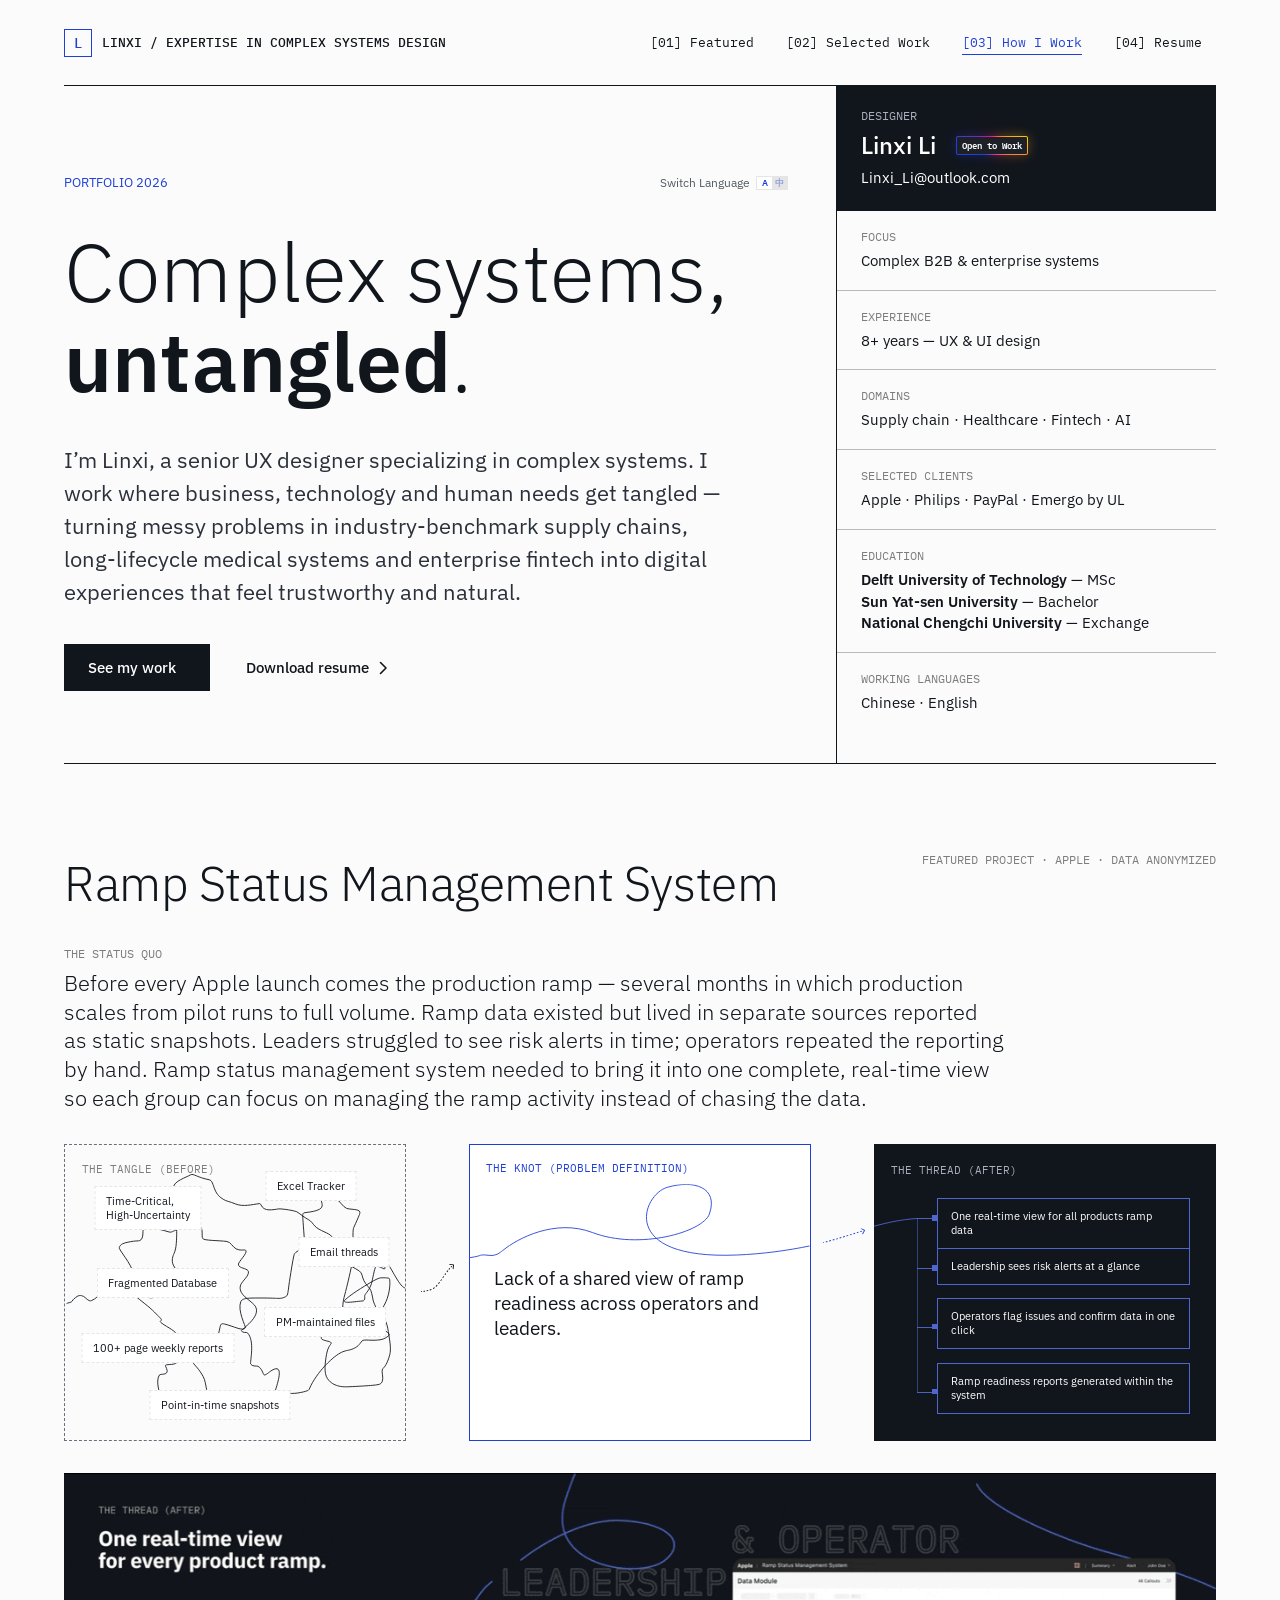
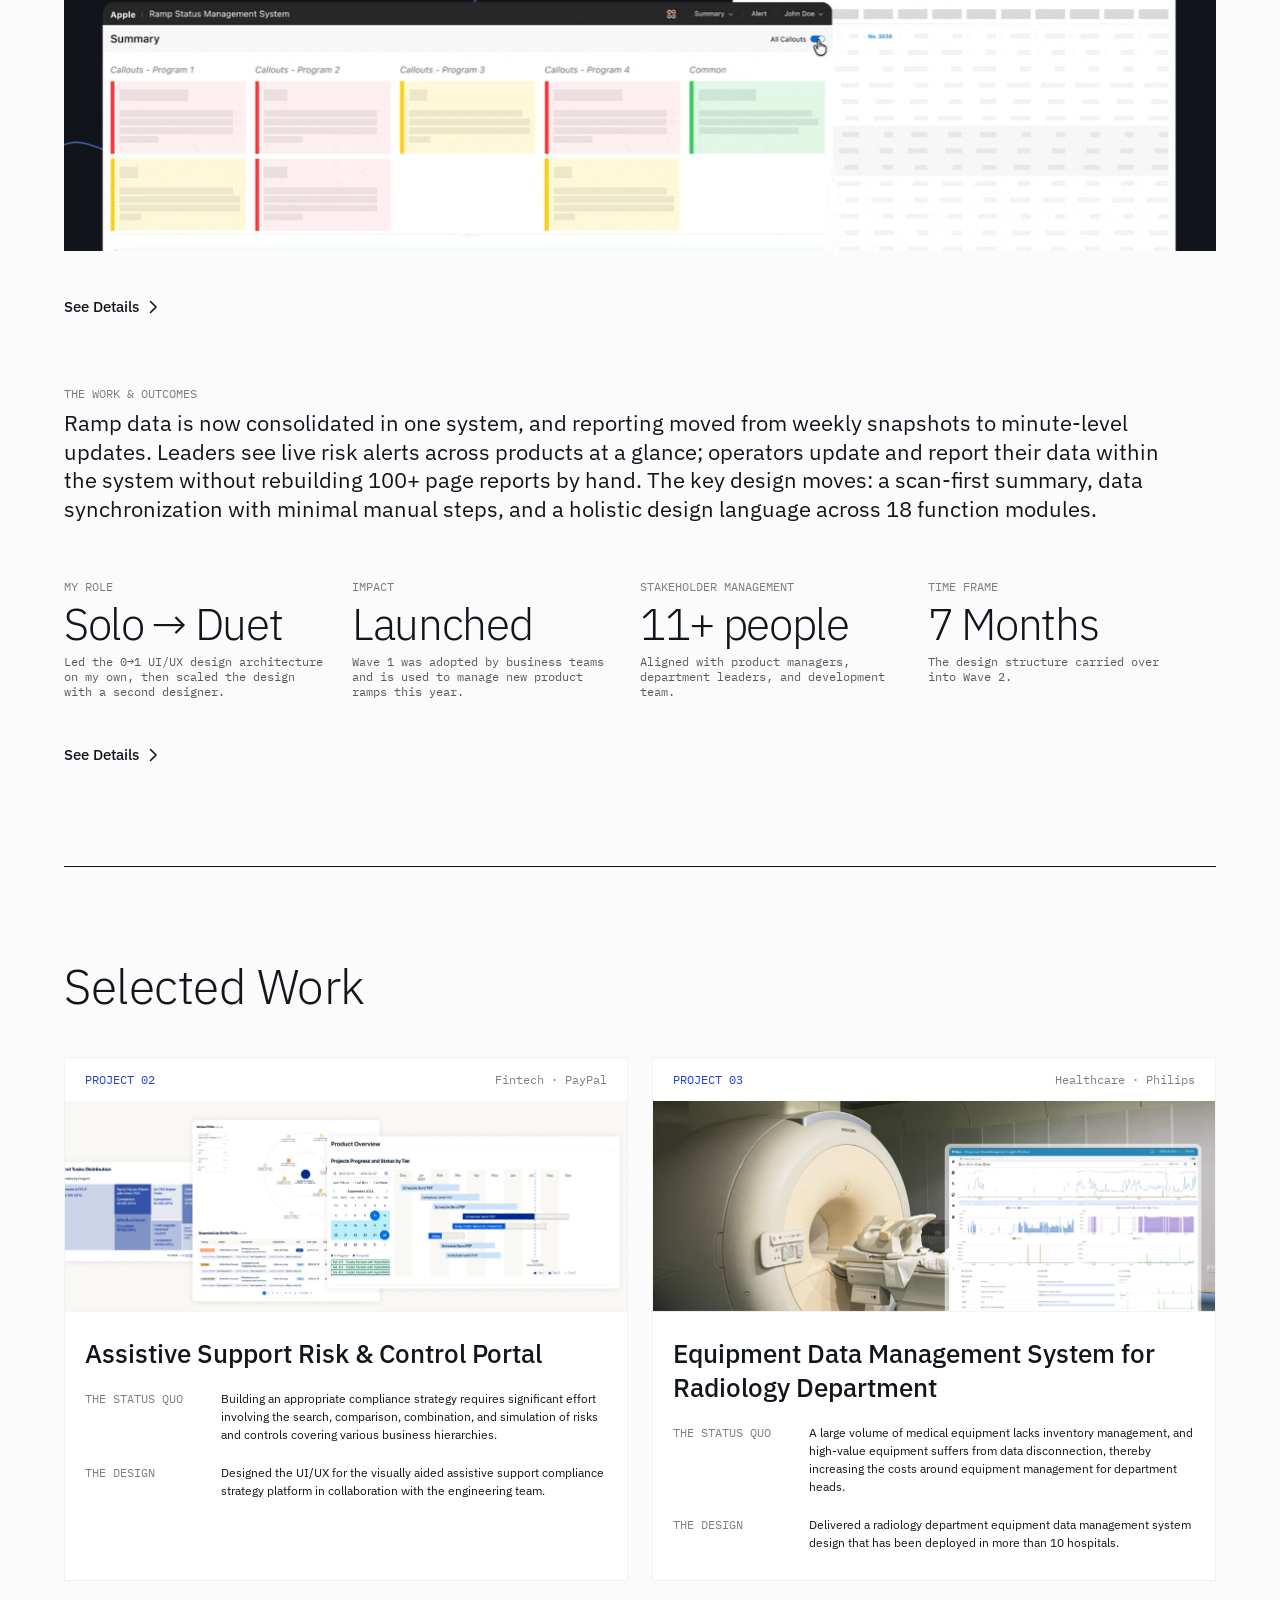
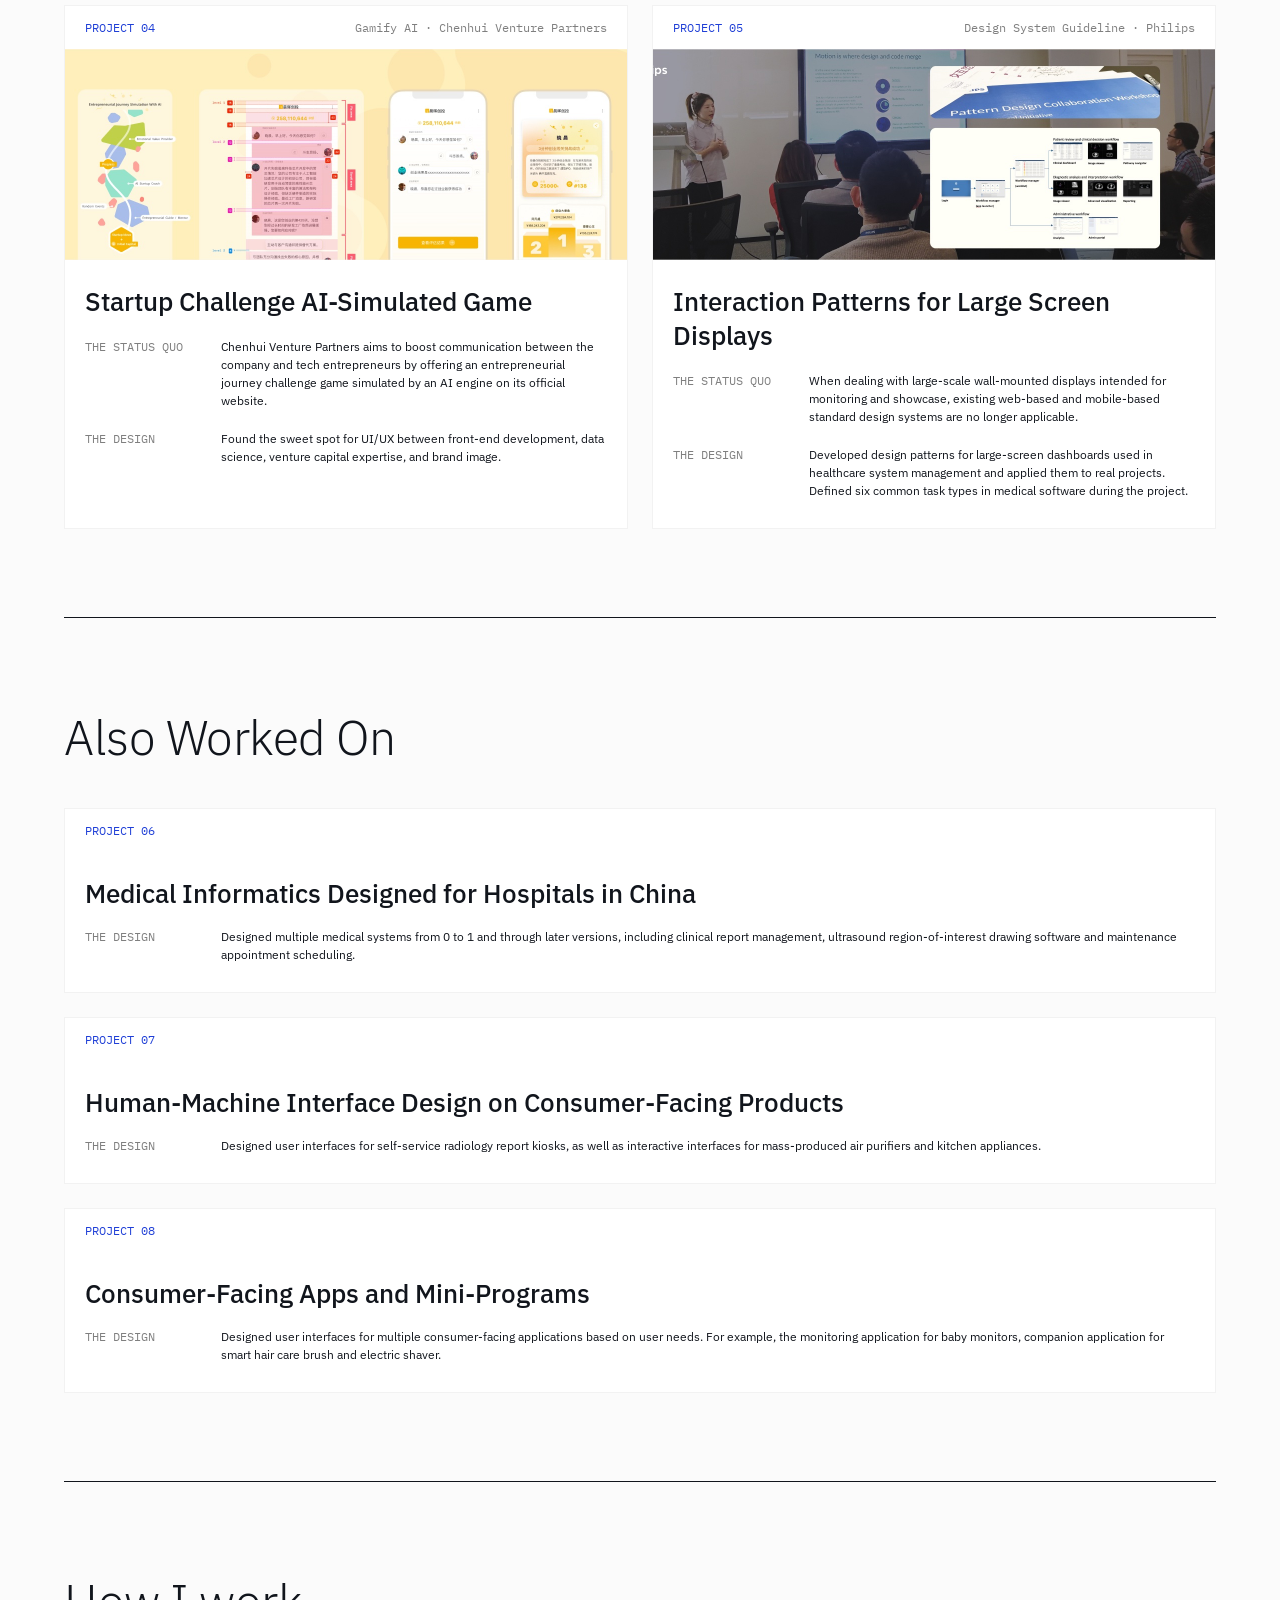
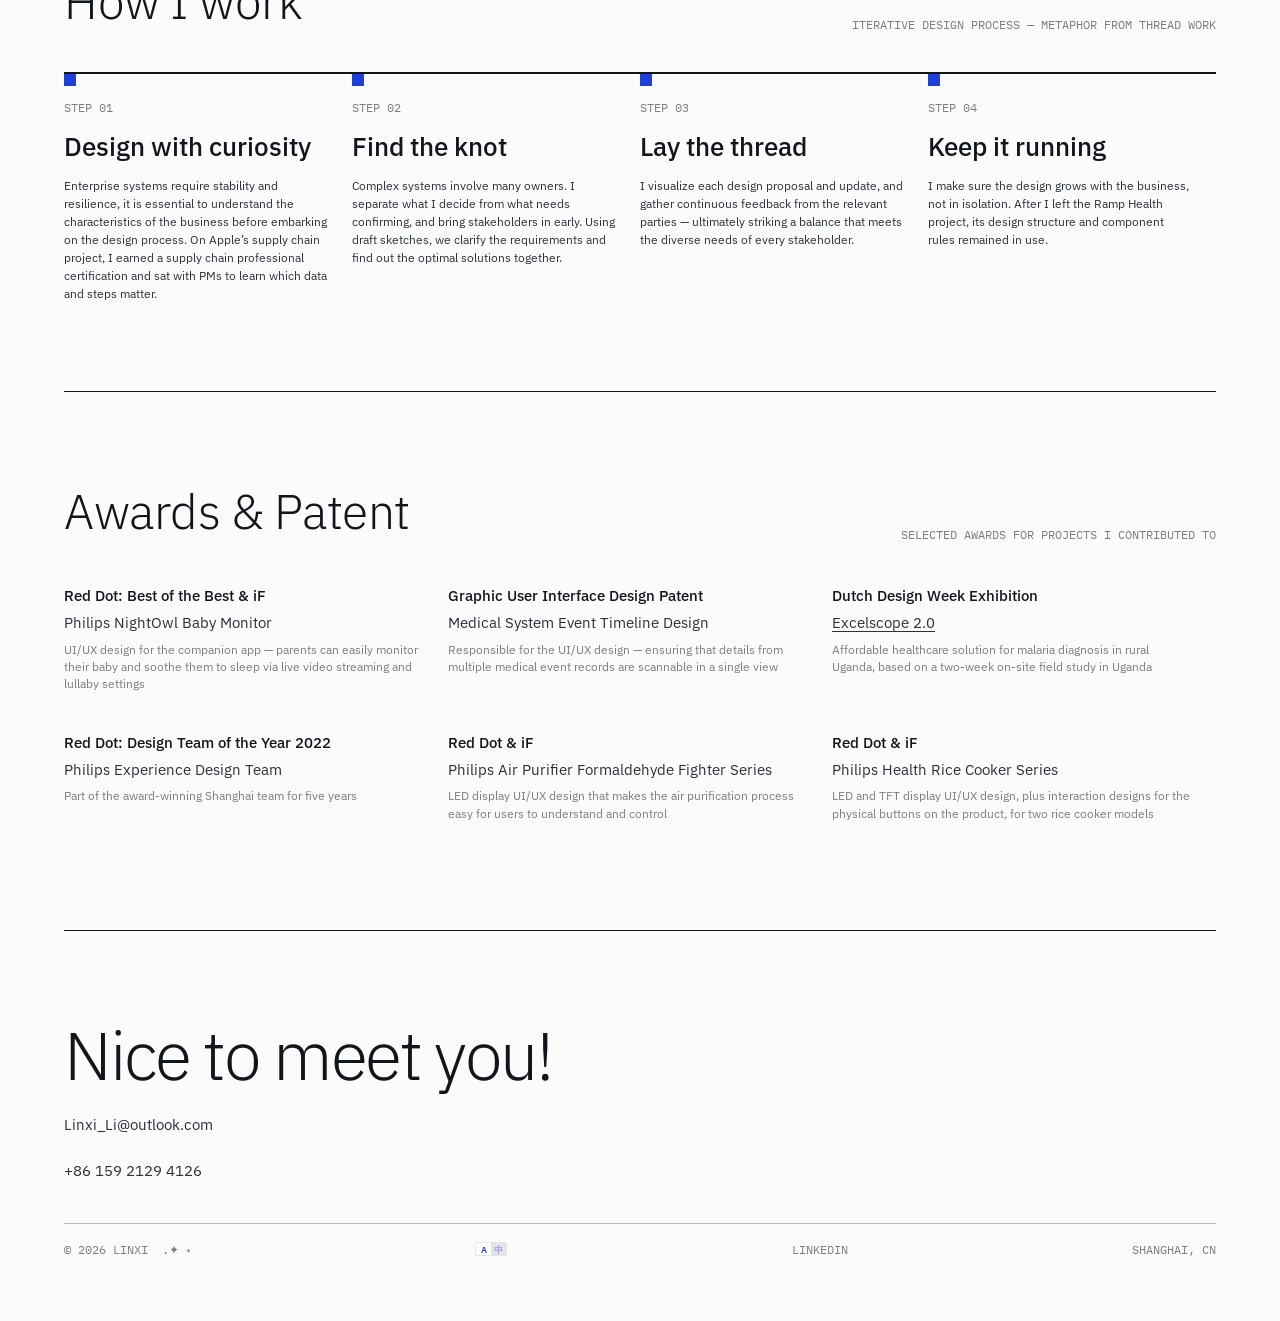
==== index.html @ 212a77ed "fix(ui): refresh cached shared stylesheet Version the shared stylesheet URL on both language homepag" ====
<!doctype html>
<html lang="en">
<head>
  <meta charset="utf-8">
  <meta name="viewport" content="width=device-width, initial-scale=1">
  <title>Linxi Li — Senior UX Designer, Complex Systems</title>
  <meta name="description" content="Linxi Li is a senior UX designer specializing in complex systems — supply chain, healthcare & MedTech, fintech and AI.">
  <meta property="og:title" content="Linxi Li — Complex systems, untangled.">
  <meta property="og:description" content="Senior UX designer specializing in complex B2B & enterprise systems.">
  <meta property="og:type" content="website">
  <meta property="og:locale" content="en_US">
  <meta property="og:locale:alternate" content="zh_CN">
  <meta property="og:url" content="https://hellolinxi.com/">
  <meta property="og:site_name" content="Linxi Li">
  <meta property="og:image" content="https://hellolinxi.com/assets/img/og-card.png">
  <meta property="og:image:width" content="1200">
  <meta property="og:image:height" content="630">
  <meta property="og:image:alt" content="Linxi Li, Senior UX Designer — Complex systems, untangled.">
  <meta name="twitter:card" content="summary_large_image">
  <link rel="canonical" href="https://hellolinxi.com/">
  <script type="application/ld+json">
  {
    "@context": "https://schema.org",
    "@type": "Person",
    "name": "Linxi Li",
    "alternateName": "李林溪",
    "jobTitle": "Senior UX Designer",
    "description": "Senior UX designer specializing in complex systems — supply chain, healthcare & MedTech, fintech and AI.",
    "url": "https://hellolinxi.com/",
    "image": "https://hellolinxi.com/assets/img/og-card.png",
    "email": "mailto:Linxi_Li@outlook.com",
    "address": { "@type": "PostalAddress", "addressLocality": "Shanghai", "addressCountry": "CN" },
    "alumniOf": [
      { "@type": "CollegeOrUniversity", "name": "Delft University of Technology" },
      { "@type": "CollegeOrUniversity", "name": "Sun Yat-sen University" }
    ],
    "knowsLanguage": ["en", "zh"],
    "sameAs": ["https://www.linkedin.com/in/lilinxi/"]
  }
  </script>
  <link rel="alternate" hreflang="en" href="https://hellolinxi.com/">
  <link rel="alternate" hreflang="zh-CN" href="https://hellolinxi.com/zh/">
  <link rel="alternate" hreflang="x-default" href="https://hellolinxi.com/">
  <link rel="icon" href="assets/img/favicon.svg" type="image/svg+xml">
  <link rel="preconnect" href="https://fonts.googleapis.com">
  <link rel="preconnect" href="https://fonts.gstatic.com" crossorigin>
  <link href="https://fonts.googleapis.com/css2?family=IBM+Plex+Mono:wght@400;500;600&family=IBM+Plex+Sans:wght@300;400;500;600&display=swap" rel="stylesheet">
  <link rel="stylesheet" href="assets/css/style.css?v=2b9e898">
  <script>
    document.documentElement.classList.add('js');
    // First visit: open the language the browser asks for. A choice made with the A/中 toggle wins; crawlers stay put.
    (function () {
      try {
        if (localStorage.getItem('lang') || /bot|crawl|spider|slurp|lighthouse/i.test(navigator.userAgent)) return;
        var want = ((navigator.languages && navigator.languages[0]) || navigator.language || '').toLowerCase();
        if (want.indexOf('zh') === 0) location.replace('zh/' + location.search + location.hash);
      } catch (e) {}
    })();
  </script>
</head>
<body>

  <header class="site-header" id="top">
    <div class="page">
      <div class="site-header__inner">
        <a class="logo" href="./" aria-label="Linxi — home">
          <span class="logo__mark">L</span>
          <span class="logo__text">Linxi / expertise in complex systems design</span>
        </a>
        <nav class="nav" aria-label="Main">
          <a class="nav__link" href="#featured">[01] Featured</a>
          <a class="nav__link" href="#work">[02] Selected Work</a>
          <a class="nav__link" href="#approach">[03] How I Work</a>
          <a class="nav__link" href="assets/resume/LinxiLi_Resume.pdf" download="LinxiLi_Resume.pdf">[04] Resume</a>
        </nav>
      </div>
    </div>
  </header>

  <main class="page">

    <!-- Hero -->
    <section class="hero" aria-label="Introduction">
      <div class="hero__intro">
        <div class="hero__top" data-reveal>
          <p class="hero__eyebrow">PORTFOLIO 2026</p>
          <a class="lang-switch" href="zh/" hreflang="zh-CN" data-lang-switch>
            <span class="lang-switch__label">Switch Language</span>
            <span class="lang-toggle" aria-hidden="true"><span class="is-on">A</span><span lang="zh-CN">中</span></span>
            <span class="visually-hidden" lang="zh-CN">（切换到中文）</span>
          </a>
        </div>
        <h1 class="hero__title" data-reveal style="--delay:.08s">Complex systems, <strong>untangled</strong>.</h1>
        <p class="hero__lede" data-reveal style="--delay:.16s">I’m Linxi, a senior UX designer specializing in complex systems. I work where business, technology and human needs get tangled — turning messy problems in industry-benchmark supply chains, long-lifecycle medical systems and enterprise fintech into digital experiences that feel trustworthy and natural.</p>
        <div class="hero__actions" data-reveal style="--delay:.24s">
          <a class="btn" href="#featured">See my work <span class="btn__arrow" aria-hidden="true">→</span></a>
          <a class="text-link" href="assets/resume/LinxiLi_Resume.pdf" download="LinxiLi_Resume.pdf">Download resume
            <svg viewBox="0 0 9 14" fill="none" aria-hidden="true"><path d="M1.5 1.5 7 7l-5.5 5.5" stroke="currentColor" stroke-width="1.6" stroke-linecap="round" stroke-linejoin="round"/></svg>
          </a>
        </div>
      </div>

      <aside class="profile" data-reveal style="--delay:.2s">
        <div class="profile__head">
          <p class="label">Designer</p>
          <div class="profile__name-row">
            <p class="profile__name">Linxi Li</p>
            <span class="status-badge">Open to Work</span>
          </div>
          <span class="profile__email">Linxi_Li@outlook.com</span>
        </div>
        <div class="profile__row">
          <p class="label">Focus</p>
          <p class="profile__value">Complex B2B &amp; enterprise systems</p>
        </div>
        <div class="profile__row">
          <p class="label">Experience</p>
          <p class="profile__value">8+ years — UX &amp; UI design</p>
        </div>
        <div class="profile__row">
          <p class="label">Domains</p>
          <p class="profile__value">Supply chain · Healthcare · Fintech · AI</p>
        </div>
        <div class="profile__row">
          <p class="label">Selected clients</p>
          <p class="profile__value">Apple · Philips · PayPal · Emergo by UL</p>
        </div>
        <div class="profile__row">
          <p class="label">Education</p>
          <p class="profile__value"><strong>Delft University of Technology</strong> — MSc<br><strong>Sun Yat-sen University</strong> — Bachelor<br><strong>National Chengchi University</strong> — Exchange</p>
        </div>
        <div class="profile__row">
          <p class="label">WORKING LANGUAGES</p>
          <p class="profile__value">Chinese · English</p>
        </div>
      </aside>
    </section>

    <!-- Featured project -->
    <section class="section section--featured section--ruled" id="featured" aria-labelledby="featured-title">
      <div class="section-header section-header--top" data-reveal>
        <h2 class="section-title" id="featured-title">Ramp Status Management System</h2>
        <p class="section-meta">Featured Project · Apple · Data Anonymized</p>
      </div>

      <div class="status-quo" data-reveal>
        <p class="label">The status quo</p>
        <p class="status-quo__text">Before every Apple launch comes the production ramp — several months in which production scales from pilot runs to full volume. Ramp data existed but lived in separate sources reported as static snapshots. Leaders struggled to see risk alerts in time; operators repeated the reporting by hand. Ramp status management system needed to bring it into one complete, real-time view so each group can focus on managing the ramp activity instead of chasing the data.</p>
      </div>

      <!-- Fig. 1 — tangle to thread -->
      <div class="flow" role="img" aria-label="Diagram: the tangle of scattered sources, the knot of the core problem, and the thread of the designed solution">
        <div class="flow__box tangle">
          <img class="tangle__lines wipe" src="assets/img/tangle-lines.svg" width="386" height="272.595" alt="" style="--delay:.1s">
          <p class="flow__label">The tangle (Before)</p>
          <div class="chip pop" style="left:calc(50% - 99px);top:46px;--delay:.35s">Time-Critical,<br>High-Uncertainty</div>
          <div class="chip pop" style="left:calc(50% + 86px);top:29px;--delay:.45s">Excel Tracker</div>
          <div class="chip pop" style="left:calc(50% + 123.5px);top:104px;--delay:.55s">Email threads</div>
          <div class="chip pop" style="left:calc(50% - 82.5px);top:140px;--delay:.65s">Fragmented Database</div>
          <div class="chip pop" style="left:calc(50% + 102.5px);top:184px;--delay:.75s">PM-maintained files</div>
          <div class="chip pop" style="left:calc(50% - 88px);top:214px;--delay:.85s">100+ page weekly reports</div>
          <div class="chip pop" style="left:calc(50% - 17px);top:279px;--delay:.95s">Point-in-time snapshots</div>
        </div>

        <div class="flow__arrow flow__arrow--1" aria-hidden="true">
          <img class="wipe" src="assets/img/arrow-1.svg" width="38.0937" height="32.6339" alt="" style="--delay:1.1s">
        </div>

        <div class="flow__box knot">
          <p class="flow__label">The knot (Problem Definition)</p>
          <img class="knot__line wipe" src="assets/img/knot-line.svg" width="387" height="84.4166" alt="" style="--delay:1.25s">
          <p class="knot__text pop" style="--delay:1.7s">Lack of a shared view of ramp readiness across operators and leaders.</p>
        </div>

        <div class="flow__arrow flow__arrow--2" aria-hidden="true">
          <img class="wipe" src="assets/img/arrow-2.svg" width="48.2404" height="17.0959" alt="" style="--delay:1.9s">
        </div>

        <div class="flow__box thread">
          <p class="flow__label">The thread (After)</p>
          <img class="thread__in wipe" src="assets/img/thread-in.svg" width="60.5001" height="12.3673" alt="" style="--delay:2.05s">
          <img class="thread__spine wipe wipe--down" src="assets/img/thread-vline.svg" width="1" height="198.5" alt="" style="--delay:2.25s">
          <img class="thread__tick pop" src="assets/img/thread-hline.svg" width="21" height="1" alt="" style="top:84px;--delay:2.35s">
          <img class="thread__tick pop" src="assets/img/thread-hline.svg" width="21" height="1" alt="" style="top:141px;--delay:2.5s">
          <img class="thread__tick pop" src="assets/img/thread-hline.svg" width="21" height="1" alt="" style="top:208px;--delay:2.65s">
          <img class="thread__tick pop" src="assets/img/thread-hline.svg" width="21" height="1" alt="" style="top:282px;--delay:2.8s">
          <span class="thread__node pop" style="top:81px;--delay:2.35s"></span>
          <span class="thread__node pop" style="top:138px;--delay:2.5s"></span>
          <span class="thread__node pop" style="top:205px;--delay:2.65s"></span>
          <span class="thread__node pop" style="top:279px;--delay:2.8s"></span>
          <p class="thread__item pop" style="top:61px;--delay:2.4s">One real-time view for all products ramp data</p>
          <p class="thread__item pop" style="top:118px;--delay:2.55s">Leadership sees risk alerts at a glance</p>
          <p class="thread__item pop" style="top:175px;--delay:2.7s">Operators flag issues and confirm data in one click</p>
          <p class="thread__item pop" style="top:249px;--delay:2.85s">Ramp readiness reports generated within the system</p>
        </div>
      </div>

      <a class="feature-image" href="ramp-health/" aria-label="Ramp Status Management System — view the case study" data-reveal>
        <picture>
          <source srcset="assets/img/ramp-health-banner.png" media="(prefers-reduced-motion: reduce)">
          <img src="assets/img/ramp-health-banner.gif" alt="Ramp Status Management System — the Summary view and a data module, connecting leadership and operators" width="1310" height="430">
        </picture>
      </a>

      <div data-reveal>
        <a class="text-link" href="ramp-health/">See Details
          <svg viewBox="0 0 9 14" fill="none" aria-hidden="true"><path d="M1.5 1.5 7 7l-5.5 5.5" stroke="currentColor" stroke-width="1.6" stroke-linecap="round" stroke-linejoin="round"/></svg>
        </a>
      </div>

      <div class="outcomes" data-reveal>
        <p class="label">The work &amp; outcomes</p>
        <p class="outcomes__text">Ramp data is now consolidated in one system, and reporting moved from weekly snapshots to minute-level updates. Leaders see live risk alerts across products at a glance; operators update and report their data within the system without rebuilding 100+ page reports by hand. The key design moves: a scan-first summary, data synchronization with minimal manual steps, and a holistic design language across 18 function modules.</p>
      </div>

      <div class="stats">
        <div class="stat" data-reveal>
          <p class="label">My Role</p>
          <p class="stat__value">Solo → Duet</p>
          <p class="stat__note">Led the 0→1 UI/UX design architecture on my own, then scaled the design with a second designer.</p>
        </div>
        <div class="stat" data-reveal style="--delay:.08s">
          <p class="label">Impact</p>
          <p class="stat__value">Launched</p>
          <p class="stat__note">Wave 1 was adopted by business teams and is used to manage new product ramps this year.</p>
        </div>
        <div class="stat" data-reveal style="--delay:.16s">
          <p class="label">Stakeholder Management</p>
          <p class="stat__value"><span data-count="11">11</span>+ people</p>
          <p class="stat__note">Aligned with product managers, department leaders, and development team.</p>
        </div>
        <div class="stat" data-reveal style="--delay:.24s">
          <p class="label">Time Frame</p>
          <p class="stat__value"><span data-count="7">7</span> Months</p>
          <p class="stat__note">The design structure carried over into Wave 2.</p>
        </div>
      </div>

      <div data-reveal>
        <a class="text-link" href="ramp-health/">See Details
          <svg viewBox="0 0 9 14" fill="none" aria-hidden="true"><path d="M1.5 1.5 7 7l-5.5 5.5" stroke="currentColor" stroke-width="1.6" stroke-linecap="round" stroke-linejoin="round"/></svg>
        </a>
      </div>
    </section>

    <!-- Selected work -->
    <section class="section section--ruled" id="work" aria-labelledby="work-title">
      <div class="section-header" data-reveal>
        <h2 class="section-title" id="work-title">Selected Work</h2>
      </div>

      <div class="cards">
        <a class="card" role="button" tabindex="0" data-soon data-reveal>
          <div class="card__bar">
            <span class="card__num">PROJECT 02 <svg viewBox="0 0 12 12" fill="none" aria-hidden="true"><path d="M2 10 10 2M4 2h6v6" stroke="currentColor" stroke-width="1.4"/></svg></span>
            <span class="card__client">Fintech · PayPal</span>
          </div>
          <div class="card__media"><img src="assets/img/card-paypal.jpg" alt="" width="1284" height="423" loading="lazy"></div>
          <div class="card__body">
            <h3 class="card__title">Assistive Support Risk &amp; Control Portal</h3>
            <div class="card__details">
              <div class="card__detail">
                <p class="label">The status quo</p>
                <p>Building an appropriate compliance strategy requires significant effort involving the search, comparison, combination, and simulation of risks and controls covering various business hierarchies.</p>
              </div>
              <div class="card__detail">
                <p class="label">The design</p>
                <p>Designed the UI/UX for the visually aided assistive support compliance strategy platform in collaboration with the engineering team.</p>
              </div>
            </div>
          </div>
        </a>

        <a class="card" role="button" tabindex="0" data-soon data-reveal style="--delay:.1s">
          <div class="card__bar">
            <span class="card__num">PROJECT 03 <svg viewBox="0 0 12 12" fill="none" aria-hidden="true"><path d="M2 10 10 2M4 2h6v6" stroke="currentColor" stroke-width="1.4"/></svg></span>
            <span class="card__client">Healthcare · Philips</span>
          </div>
          <div class="card__media"><img src="assets/img/card-philips-radiology.jpg" alt="" width="1284" height="423" loading="lazy"></div>
          <div class="card__body">
            <h3 class="card__title">Equipment Data Management System for Radiology Department</h3>
            <div class="card__details">
              <div class="card__detail">
                <p class="label">The status quo</p>
                <p>A large volume of medical equipment lacks inventory management, and high-value equipment suffers from data disconnection, thereby increasing the costs around equipment management for department heads.</p>
              </div>
              <div class="card__detail">
                <p class="label">The design</p>
                <p>Delivered a radiology department equipment data management system design that has been deployed in more than 10 hospitals.</p>
              </div>
            </div>
          </div>
        </a>

        <a class="card" role="button" tabindex="0" data-soon data-reveal>
          <div class="card__bar">
            <span class="card__num">PROJECT 04 <svg viewBox="0 0 12 12" fill="none" aria-hidden="true"><path d="M2 10 10 2M4 2h6v6" stroke="currentColor" stroke-width="1.4"/></svg></span>
            <span class="card__client">Gamify AI · Chenhui Venture Partners</span>
          </div>
          <div class="card__media"><img src="assets/img/card-ai-game.jpg" alt="" width="1284" height="423" loading="lazy"></div>
          <div class="card__body">
            <h3 class="card__title">Startup Challenge AI-Simulated Game</h3>
            <div class="card__details">
              <div class="card__detail">
                <p class="label">The status quo</p>
                <p>Chenhui Venture Partners aims to boost communication between the company and tech entrepreneurs by offering an entrepreneurial journey challenge game simulated by an AI engine on its official website.</p>
              </div>
              <div class="card__detail">
                <p class="label">The design</p>
                <p>Found the sweet spot for UI/UX between front-end development, data science, venture capital expertise, and brand image.</p>
              </div>
            </div>
          </div>
        </a>

        <a class="card" role="button" tabindex="0" data-soon data-reveal style="--delay:.1s">
          <div class="card__bar">
            <span class="card__num">PROJECT 05 <svg viewBox="0 0 12 12" fill="none" aria-hidden="true"><path d="M2 10 10 2M4 2h6v6" stroke="currentColor" stroke-width="1.4"/></svg></span>
            <span class="card__client">Design System Guideline · Philips</span>
          </div>
          <div class="card__media"><img src="assets/img/card-large-screen.jpg" alt="" width="1284" height="423" loading="lazy"></div>
          <div class="card__body">
            <h3 class="card__title">Interaction Patterns for Large Screen Displays</h3>
            <div class="card__details">
              <div class="card__detail">
                <p class="label">The status quo</p>
                <p>When dealing with large-scale wall-mounted displays intended for monitoring and showcase, existing web-based and mobile-based standard design systems are no longer applicable.</p>
              </div>
              <div class="card__detail">
                <p class="label">The design</p>
                <p>Developed design patterns for large-screen dashboards used in healthcare system management and applied them to real projects. Defined six common task types in medical software during the project.</p>
              </div>
            </div>
          </div>
        </a>
      </div>
    </section>

    <!-- Also worked on -->
    <section class="section section--ruled" aria-labelledby="also-title">
      <div class="section-header" data-reveal>
        <h2 class="section-title" id="also-title">Also Worked On</h2>
      </div>

      <div class="cards cards--stack">
        <a class="card" role="button" tabindex="0" data-soon data-reveal>
          <div class="card__bar">
            <span class="card__num">PROJECT 06 <svg viewBox="0 0 12 12" fill="none" aria-hidden="true"><path d="M2 10 10 2M4 2h6v6" stroke="currentColor" stroke-width="1.4"/></svg></span>
          </div>
          <div class="card__body">
            <h3 class="card__title">Medical Informatics Designed for Hospitals in China</h3>
            <div class="card__details">
              <div class="card__detail">
                <p class="label">The design</p>
                <p>Designed multiple medical systems from 0 to 1 and through later versions, including clinical report management, ultrasound region-of-interest drawing software and maintenance appointment scheduling.</p>
              </div>
            </div>
          </div>
        </a>

        <a class="card" role="button" tabindex="0" data-soon data-reveal>
          <div class="card__bar">
            <span class="card__num">PROJECT 07 <svg viewBox="0 0 12 12" fill="none" aria-hidden="true"><path d="M2 10 10 2M4 2h6v6" stroke="currentColor" stroke-width="1.4"/></svg></span>
          </div>
          <div class="card__body">
            <h3 class="card__title">Human-Machine Interface Design on Consumer-Facing Products</h3>
            <div class="card__details">
              <div class="card__detail">
                <p class="label">The design</p>
                <p>Designed user interfaces for self-service radiology report kiosks, as well as interactive interfaces for mass-produced air purifiers and kitchen appliances.</p>
              </div>
            </div>
          </div>
        </a>

        <a class="card" role="button" tabindex="0" data-soon data-reveal>
          <div class="card__bar">
            <span class="card__num">PROJECT 08 <svg viewBox="0 0 12 12" fill="none" aria-hidden="true"><path d="M2 10 10 2M4 2h6v6" stroke="currentColor" stroke-width="1.4"/></svg></span>
          </div>
          <div class="card__body">
            <h3 class="card__title">Consumer-Facing Apps and Mini-Programs</h3>
            <div class="card__details">
              <div class="card__detail">
                <p class="label">The design</p>
                <p>Designed user interfaces for multiple consumer-facing applications based on user needs. For example, the monitoring application for baby monitors, companion application for smart hair care brush and electric shaver.</p>
              </div>
            </div>
          </div>
        </a>
      </div>
    </section>

    <!-- How I work -->
    <section class="section section--ruled" id="approach" aria-labelledby="approach-title">
      <div class="section-header" data-reveal>
        <h2 class="section-title" id="approach-title">How I work</h2>
        <p class="section-meta">Iterative design process — metaphor from thread work</p>
      </div>

      <div class="steps">
        <div class="step" data-reveal>
          <span class="step__marker"></span>
          <p class="step__num">STEP 01</p>
          <h3 class="step__title">Design with curiosity</h3>
          <p class="step__text">Enterprise systems require stability and resilience, it is essential to understand the characteristics of the business before embarking on the design process. On Apple’s supply chain project, I earned a supply chain professional certification and sat with PMs to learn which data and steps matter.</p>
        </div>
        <div class="step" data-reveal style="--delay:.1s">
          <span class="step__marker"></span>
          <p class="step__num">STEP 02</p>
          <h3 class="step__title">Find the knot</h3>
          <p class="step__text">Complex systems involve many owners. I separate what I decide from what needs confirming, and bring stakeholders in early. Using draft sketches, we clarify the requirements and find out the optimal solutions together.</p>
        </div>
        <div class="step" data-reveal style="--delay:.2s">
          <span class="step__marker"></span>
          <p class="step__num">STEP 03</p>
          <h3 class="step__title">Lay the thread</h3>
          <p class="step__text">I visualize each design proposal and update, and gather continuous feedback from the relevant parties — ultimately striking a balance that meets the diverse needs of every stakeholder.</p>
        </div>
        <div class="step" data-reveal style="--delay:.3s">
          <span class="step__marker"></span>
          <p class="step__num">STEP 04</p>
          <h3 class="step__title">Keep it running</h3>
          <p class="step__text">I make sure the design grows with the business, not in isolation. After I left the Ramp Health project, its design structure and component rules remained in use.</p>
        </div>
      </div>
    </section>

    <!-- Awards & patent -->
    <section class="section section--tight" aria-labelledby="awards-title">
      <div class="section-header" data-reveal>
        <h2 class="section-title" id="awards-title">Awards &amp; Patent</h2>
        <p class="section-meta">Selected awards for projects I contributed to</p>
      </div>

      <div class="awards">
        <div class="award" data-reveal>
          <p class="award__title">Red Dot: Best of the Best &amp; iF</p>
          <p class="award__project">Philips NightOwl Baby Monitor</p>
          <p class="award__role">UI/UX design for the companion app — parents can easily monitor their baby and soothe them to sleep via live video streaming and lullaby settings</p>
        </div>
        <div class="award" data-reveal style="--delay:.08s">
          <p class="award__title">Graphic User Interface Design Patent</p>
          <p class="award__project">Medical System Event Timeline Design</p>
          <p class="award__role">Responsible for the UI/UX design — ensuring that details from multiple medical event records are scannable in a single view</p>
        </div>
        <div class="award" data-reveal style="--delay:.16s">
          <p class="award__title">Dutch Design Week Exhibition</p>
          <p class="award__project"><a href="https://www.tudelft.nl/en/innovatie-impact/project-cases/excelscope" target="_blank" rel="noopener">Excelscope 2.0</a></p>
          <p class="award__role">Affordable healthcare solution for malaria diagnosis in rural Uganda, based on a two-week on-site field study in Uganda</p>
        </div>
        <div class="award" data-reveal>
          <p class="award__title">Red Dot: Design Team of the Year 2022</p>
          <p class="award__project">Philips Experience Design Team</p>
          <p class="award__role">Part of the award-winning Shanghai team for five years</p>
        </div>
        <div class="award" data-reveal style="--delay:.08s">
          <p class="award__title">Red Dot &amp; iF</p>
          <p class="award__project">Philips Air Purifier Formaldehyde Fighter Series</p>
          <p class="award__role">LED display UI/UX design that makes the air purification process easy for users to understand and control</p>
        </div>
        <div class="award" data-reveal style="--delay:.16s">
          <p class="award__title">Red Dot &amp; iF</p>
          <p class="award__project">Philips Health Rice Cooker Series</p>
          <p class="award__role">LED and TFT display UI/UX design, plus interaction designs for the physical buttons on the product, for two rice cooker models</p>
        </div>
      </div>
    </section>

    <!-- Footer -->
    <footer class="footer" id="contact">
      <div class="footer__contact">
        <p class="footer__title" data-reveal>Nice to meet you!</p>
        <span class="footer__link">Linxi_Li@outlook.com</span>
        <a class="footer__link" href="tel:+8615921294126">+86 159 2129 4126</a>
      </div>
      <div class="legal">
        <p>© 2026 LINXI&nbsp;&nbsp;.✦ ˖</p>
        <a class="lang-toggle" href="zh/" hreflang="zh-CN" data-lang-switch aria-label="切换到中文 (Switch to Chinese)" lang="zh-CN"><span class="is-on" lang="en">A</span><span>中</span></a>
        <a href="https://www.linkedin.com/in/lilinxi/" target="_blank" rel="noopener">LINKEDIN</a>
        <p>SHANGHAI, CN</p>
      </div>
    </footer>

  </main>

  <!-- Case studies aren't online yet: their links show this toast instead -->
  <div class="toast" role="status" aria-live="polite">
    <div class="toast__inner">
      <p class="toast__title">Coming soon.</p>
      <p class="toast__text">The full story of this project is on its way. In the meantime, I’m happy to walk you through it in person.</p>
    </div>
  </div>

  <script src="assets/js/main.js"></script>
</body>
</html>
---- assets/css/style.css ----
/* ==========================================================================
   Linxi Li — Portfolio
   Built from Figma "LinxiWebsite-MainPage"
   ========================================================================== */

:root {
  --bg: #fbfbfb;
  --ink: #11151c;
  --ink-2: #2b313b;
  --muted: #555b63;
  --label: rgba(0, 0, 0, 0.5);
  --hairline: rgba(0, 0, 0, 0.05);
  --muted-on-dark: #a9b0bc;
  --blue: #1f3fd6;
  --blue-soft: #4f66d0;
  --rule: #b9bcb5;
  --paper: #f3f4f1;
  --dash: #6a707a;
  --chip-border: #e6e6e6;
  --white: #ffffff;

  --sans: "IBM Plex Sans", system-ui, -apple-system, "Helvetica Neue", Arial, sans-serif;
  --mono: "IBM Plex Mono", ui-monospace, "SFMono-Regular", Menlo, monospace;

  --page-max: 1312px;
  --gutter: 64px;
  --section-pad: 88px;

  --ease: cubic-bezier(0.22, 1, 0.36, 1);
}

*,
*::before,
*::after {
  box-sizing: border-box;
}

html {
  scroll-behavior: smooth;
  scroll-padding-top: 96px;
  -webkit-text-size-adjust: 100%;
}

body {
  margin: 0;
  background: var(--bg);
  color: var(--ink);
  font-family: var(--sans);
  -webkit-font-smoothing: antialiased;
  -moz-osx-font-smoothing: grayscale;
  overflow-x: hidden;
}

p,
h1,
h2,
h3 {
  margin: 0;
}

h1,
h2,
h3 {
  font-weight: inherit;
}

a {
  color: inherit;
  text-decoration: none;
}

img {
  display: block;
  max-width: none;
}

::selection {
  background: var(--blue);
  color: var(--white);
}

:focus-visible {
  outline: 2px solid var(--blue);
  outline-offset: 3px;
}

.page {
  max-width: calc(var(--page-max) + var(--gutter) * 2);
  margin: 0 auto;
  padding: 0 var(--gutter);
}

.visually-hidden {
  position: absolute;
  width: 1px;
  height: 1px;
  margin: -1px;
  padding: 0;
  overflow: hidden;
  clip: rect(0 0 0 0);
  white-space: nowrap;
  border: 0;
}

.mono {
  font-family: var(--mono);
  font-weight: 400;
}

.label {
  font-family: var(--mono);
  font-size: 12px;
  line-height: normal;
  color: var(--label);
  text-transform: uppercase;
}

/* --------------------------------------------------------------------------
   Header
   -------------------------------------------------------------------------- */

.site-header {
  position: sticky;
  top: 0;
  z-index: 50;
  background: rgba(251, 251, 251, 0.86);
  backdrop-filter: saturate(1.4) blur(10px);
  -webkit-backdrop-filter: saturate(1.4) blur(10px);
}

.site-header__inner {
  display: flex;
  align-items: center;
  justify-content: space-between;
  gap: 16px;
  padding: 22px 0;
  border-bottom: 1px solid var(--ink);
  transition: padding 0.4s var(--ease);
}

.site-header.is-scrolled .site-header__inner {
  padding: 12px 0;
}

.logo {
  display: flex;
  align-items: center;
  gap: 10px;
  min-width: 0;
}

.logo__mark {
  display: flex;
  align-items: center;
  justify-content: center;
  flex-shrink: 0;
  width: 28px;
  height: 28px;
  border: 1.5px solid var(--blue);
  font-family: var(--mono);
  font-weight: 500;
  font-size: 14px;
  color: var(--blue);
  transition: background-color 0.35s var(--ease), color 0.35s var(--ease), transform 0.5s var(--ease);
}

.logo:hover .logo__mark,
.logo:focus-visible .logo__mark,
.logo.is-leaving .logo__mark {
  background: var(--blue);
  color: var(--white);
  transform: rotate(-90deg);
}

.logo__text {
  font-family: var(--mono);
  font-weight: 500;
  font-size: 13px;
  text-transform: uppercase;
  white-space: nowrap;
}

.nav {
  display: flex;
  gap: 4px;
}

.nav__link {
  position: relative;
  padding: 12px 14px;
  font-family: var(--mono);
  font-size: 13px;
  white-space: nowrap;
}

.nav__link::after {
  content: "";
  position: absolute;
  left: 14px;
  right: 14px;
  bottom: 8px;
  height: 1px;
  background: var(--blue);
  transform: scaleX(0);
  transform-origin: right center;
  transition: transform 0.45s var(--ease);
}

.nav__link:hover,
.nav__link.is-active {
  color: var(--blue);
}

.nav__link:hover::after,
.nav__link.is-active::after {
  transform: scaleX(1);
  transform-origin: left center;
}

/* --------------------------------------------------------------------------
   Buttons & links
   -------------------------------------------------------------------------- */

.btn {
  position: relative;
  display: inline-flex;
  align-items: center;
  gap: 10px;
  padding: 14px 24px;
  background: var(--ink);
  color: var(--white);
  font-family: var(--sans);
  font-weight: 500;
  font-size: 15px;
  overflow: hidden;
  isolation: isolate;
}

.btn::before {
  content: "";
  position: absolute;
  inset: 0;
  z-index: -1;
  background: var(--blue);
  transform: translateY(101%);
  transition: transform 0.5s var(--ease);
}

.btn:hover::before {
  transform: translateY(0);
}

.btn__arrow {
  display: inline-block;
  width: 0;
  opacity: 0;
  transform: translateX(-6px);
  transition: width 0.45s var(--ease), opacity 0.3s ease, transform 0.45s var(--ease);
}

.btn:hover .btn__arrow {
  width: 14px;
  opacity: 1;
  transform: translateX(0);
}

.text-link {
  display: inline-flex;
  align-items: center;
  gap: 10px;
  padding: 14px 0;
  font-weight: 500;
  font-size: 15px;
  color: var(--ink);
  background-image: linear-gradient(var(--blue), var(--blue));
  background-size: 0% 1px;
  background-position: 0 calc(100% - 10px);
  background-repeat: no-repeat;
  transition: color 0.3s ease, background-size 0.5s var(--ease);
}

.text-link svg {
  width: 9px;
  height: 14px;
  transition: transform 0.45s var(--ease);
}

.text-link:hover {
  color: var(--blue);
  background-size: 100% 1px;
}

.text-link:hover svg {
  transform: translateX(5px);
}

/* --------------------------------------------------------------------------
   Hero
   -------------------------------------------------------------------------- */

.hero {
  display: grid;
  grid-template-columns: minmax(0, 1fr) 380px;
  border-bottom: 1px solid var(--ink);
}

.hero__intro {
  display: flex;
  flex-direction: column;
  align-items: flex-start;
  gap: 36px;
  padding: 88px 48px 72px 0;
}

.hero__top {
  display: flex;
  align-items: center;
  justify-content: space-between;
  gap: 24px;
  align-self: stretch;
}

.hero__eyebrow {
  font-family: var(--sans);
  font-size: 13px;
  color: var(--blue);
}

.hero__title {
  font-weight: 300;
  font-size: clamp(48px, 6.4vw, 92px);
  line-height: 1.1;
  letter-spacing: 0.003em;
}

.hero__title strong {
  font-weight: 600;
}

.hero__lede {
  max-width: 680px;
  font-size: 22px;
  line-height: 1.5;
  color: var(--ink-2);
}

.profile {
  display: flex;
  flex-direction: column;
  border-left: 1px solid var(--ink);
}

.profile__head {
  display: flex;
  flex-direction: column;
  gap: 6px;
  min-height: 120px;
  padding: 22px 24px;
  background: var(--ink);
}

.profile__head .label {
  color: var(--muted-on-dark);
}

.profile__name {
  font-weight: 500;
  font-size: 24px;
  color: var(--white);
}

.profile__name-row {
  display: flex;
  flex-wrap: wrap;
  align-items: center;
  gap: 6px 20px;
}

.profile__name-row .profile__name {
  flex-shrink: 0;
}

/* "Open to Work" badge — a gradient stroke that drifts around the badge */
@property --badge-angle {
  syntax: "<angle>";
  inherits: false;
  initial-value: 0deg;
}

.status-badge {
  position: relative;
  padding: 2px 5px;
  border: 1px solid transparent;
  /* Paint the opaque center above the border; no mask can cover the text. */
  background:
    linear-gradient(#1d2127, #1d2127) padding-box,
    conic-gradient(from var(--badge-angle), #ff0f7f, #fdca00 22%, #ff398b 40%, #1f3fd6 62%, #1f3fd6 75%, #ff0f7f) border-box;
  border-radius: 2px;
  font-family: var(--mono);
  font-weight: 600;
  font-size: 9px;
  line-height: 13px;
  color: var(--white);
  white-space: nowrap;
  animation: badge-drift 4s linear infinite;
}

:lang(zh) .status-badge {
  font-weight: 500;
  letter-spacing: 0.06em;
}

/* a soft glow that breathes behind the opaque badge */
.status-badge::after {
  content: "";
  position: absolute;
  z-index: -1;
  inset: -1px;
  border-radius: inherit;
  background: conic-gradient(from var(--badge-angle), #ff0f7f, #fdca00 22%, #ff398b 40%, #1f3fd6 62%, #1f3fd6 75%, #ff0f7f);
  pointer-events: none;
  filter: blur(6px);
  opacity: 0.35;
  animation: badge-drift 4s linear infinite, badge-glow 2s ease-in-out infinite alternate;
}

.profile__head {
  isolation: isolate;
}

@keyframes badge-drift {
  to {
    --badge-angle: 360deg;
  }
}

@keyframes badge-glow {
  from {
    opacity: 0.15;
  }

  to {
    opacity: 0.5;
  }
}

.profile__email {
  align-self: flex-start;
  font-size: 15px;
  line-height: 1.45;
  color: #ffffff;
}

.profile__row {
  display: flex;
  flex-direction: column;
  gap: 6px;
  padding: 18px 24px;
  border-bottom: 1px solid var(--rule);
  transition: background-color 0.35s ease;
}

.profile__row:last-child {
  border-bottom: 0;
}

.profile__row:hover {
  background: var(--paper);
}

.profile__value {
  font-size: 15px;
  line-height: 1.45;
}

.profile__value strong {
  font-weight: 600;
}

/* --------------------------------------------------------------------------
   Sections
   -------------------------------------------------------------------------- */

.section {
  display: flex;
  flex-direction: column;
  gap: 40px;
  padding: var(--section-pad) 0;
}

.section--ruled {
  border-bottom: 1px solid var(--ink);
}

.section--tight {
  gap: 24px;
}

.section--featured {
  gap: 32px;
}

.section-header {
  display: flex;
  align-items: flex-end;
  justify-content: space-between;
  gap: 24px;
  flex-wrap: wrap;
}

.section-title {
  font-weight: 300;
  font-size: 48px;
  letter-spacing: -0.01em;
  line-height: normal;
}

.section-meta {
  font-family: var(--mono);
  font-size: 12px;
  color: var(--label);
  text-transform: uppercase;
}

.section-header--top {
  align-items: flex-start;
}

.section-header--top .section-meta {
  text-transform: uppercase;
}

/* --------------------------------------------------------------------------
   Featured project
   -------------------------------------------------------------------------- */

.status-quo {
  display: flex;
  flex-direction: column;
  gap: 8px;
}

.status-quo__text {
  max-width: 940px;
  font-weight: 300;
  font-size: 22px;
  line-height: 1.3;
}

.feature-image {
  position: relative;
  display: block;
  width: 100%;
  aspect-ratio: 1310 / 430;
  background: var(--ink);
  overflow: hidden;
}

.feature-image img {
  width: 100%;
  height: 100%;
  object-fit: cover;
  transition: transform 1.2s var(--ease);
}

.feature-image:hover img {
  transform: scale(1.025);
}

/* Fig. 1 — tangle → knot → thread */

.flow {
  display: flex;
  align-items: stretch;
  width: 1312px;
  /* main.js scales the diagram with `zoom` to fit narrower screens */
}

.flow__box {
  position: relative;
  flex: 0 0 390px;
  height: 338px;
  overflow: hidden;
}

.flow__label {
  position: absolute;
  font-family: var(--mono);
  font-size: 12px;
  text-transform: uppercase;
  white-space: nowrap;
}

.flow__arrow {
  position: relative;
  flex: 0 0 71px;
}

.flow__arrow img {
  position: absolute;
}

.flow__arrow--1 img {
  left: calc(50% - 19px);
  top: 136px;
}

.flow__arrow--2 img {
  left: calc(50% - 22px);
  top: 96px;
}

/* tangle */
.tangle {
  border: 1px dashed var(--dash);
}

.tangle__lines {
  position: absolute;
  left: 1.5px;
  top: 32.6px;
}

.tangle .flow__label {
  left: 19px;
  top: 19px;
  color: var(--label);
}

.chip {
  position: absolute;
  transform: translateX(-50%);
  padding: 8px 12px;
  background: var(--white);
  border: 1px dashed var(--chip-border);
  font-size: 12px;
  line-height: normal;
  white-space: nowrap;
  transition: border-color 0.3s ease, transform 0.45s var(--ease), box-shadow 0.45s var(--ease);
}

.chip:hover {
  border-color: var(--ink);
  border-style: solid;
  transform: translateX(-50%) translateY(-3px) rotate(-1.5deg);
  box-shadow: 3px 3px 0 var(--ink);
  z-index: 2;
}

/* knot */
.knot {
  background: var(--white);
  border: 1.5px solid var(--blue);
}

.knot .flow__label {
  left: 18.5px;
  top: 18.5px;
  color: var(--blue);
}

.knot__line {
  position: absolute;
  left: 0;
  top: 44.58px;
}

.knot__text {
  position: absolute;
  left: 28px;
  right: 28px;
  top: 136.5px;
  font-weight: 400;
  font-size: 22px;
  line-height: 1.3;
}

/* thread */
.thread {
  background: var(--ink);
}

.thread .flow__label {
  left: 20px;
  top: 21px;
  color: var(--muted-on-dark);
}

.thread__in {
  position: absolute;
  left: -9.5px;
  top: 84px;
}

.thread__spine {
  position: absolute;
  left: 50px;
  top: 84px;
}

.thread__tick {
  position: absolute;
  left: 49.5px;
}

.thread__node {
  position: absolute;
  left: 67px;
  width: 6px;
  height: 6px;
  background: var(--blue-soft);
}

.thread__item {
  position: absolute;
  left: 72.83px;
  right: 30px;
  padding: 12px 14px;
  border: 1px solid var(--blue-soft);
  font-size: 12px;
  line-height: normal;
  color: var(--white);
  transition: background-color 0.35s ease, border-color 0.35s ease;
}

.thread__item:hover {
  background: rgba(79, 102, 208, 0.18);
}

/* Stats */

.outcomes {
  display: flex;
  flex-direction: column;
  gap: 8px;
  padding: 24px 24px 0 0;
}

.outcomes__text {
  font-weight: 400;
  font-size: 22px;
  line-height: 1.3;
}

.stats {
  display: grid;
  grid-template-columns: repeat(4, minmax(0, 1fr));
}

.stat {
  display: flex;
  flex-direction: column;
  gap: 8px;
  padding: 24px 24px 0 0;
}

.stat__value {
  font-weight: 300;
  font-size: 48px;
  line-height: 1;
  letter-spacing: -0.03em;
  white-space: nowrap;
}

.stat__note {
  font-family: var(--mono);
  font-size: 12px;
  line-height: normal;
  color: var(--muted);
}

/* --------------------------------------------------------------------------
   Project cards
   -------------------------------------------------------------------------- */

.cards {
  display: grid;
  grid-template-columns: repeat(2, minmax(0, 1fr));
  gap: 24px;
}

.cards--stack {
  grid-template-columns: minmax(0, 1fr);
}

.card {
  display: flex;
  flex-direction: column;
  min-height: 500px;
  background: var(--white);
  border: 1px solid var(--hairline);
  transition: translate 0.5s var(--ease), box-shadow 0.5s var(--ease), border-color 0.5s var(--ease);
}

.cards--stack .card {
  min-height: 0;
}

.cards:not(.cards--stack) .card__body,
.cards:not(.cards--stack) .card__details {
  gap: 20px;
}

/* Lift with `translate`, not `transform`: the scroll reveal owns `transform` */
a.card:hover {
  translate: 0 -4px;
  border-color: rgba(0, 0, 0, 0.12);
  box-shadow: 0 16px 40px rgba(17, 21, 28, 0.08);
}

.card__bar {
  display: flex;
  justify-content: space-between;
  gap: 16px;
  padding: 14px 20px;
  font-family: var(--mono);
  font-size: 12px;
  line-height: normal;
  white-space: nowrap;
}

.card__num {
  color: var(--blue);
  display: inline-flex;
  align-items: center;
  gap: 8px;
}

.card__num svg {
  width: 12px;
  height: 12px;
  opacity: 0;
  transform: translate(-4px, 4px);
  transition: opacity 0.3s ease, transform 0.45s var(--ease);
}

a.card:hover .card__num svg {
  opacity: 1;
  transform: translate(0, 0);
}

.card__client {
  color: var(--label);
  overflow: hidden;
  text-overflow: ellipsis;
}

.card__media {
  position: relative;
  height: 211px;
  background: var(--paper);
  overflow: hidden;
}

.card__media img {
  width: 100%;
  height: 100%;
  object-fit: cover;
  object-position: 50% 50%;
  transition: transform 1s var(--ease);
}

a.card:hover .card__media img {
  transform: scale(1.04);
}

.card__body {
  display: flex;
  flex-direction: column;
  gap: 18px;
  padding: 24px 20px 28px;
}

.card__title {
  font-weight: 500;
  font-size: 26px;
  line-height: normal;
  transition: color 0.3s ease;
}

a.card:hover .card__title {
  color: var(--blue);
}

.card__details {
  display: flex;
  flex-direction: column;
  gap: 12px;
}

.card__detail {
  display: flex;
  gap: 16px;
}

.card__detail .label {
  flex: 0 0 120px;
}

.card__detail .label {
  line-height: 1.5;
}

.card__detail p:last-child {
  flex: 1 1 0;
  min-width: 0;
  font-size: 12px;
  line-height: 1.5;
}

/* --------------------------------------------------------------------------
   How I work
   -------------------------------------------------------------------------- */

.steps {
  display: grid;
  grid-template-columns: repeat(4, minmax(0, 1fr));
  border-top: 2px solid var(--ink);
}

.step {
  display: flex;
  flex-direction: column;
  gap: 14px;
  padding-right: 24px;
}

.step__marker {
  width: 12px;
  height: 12px;
  background: var(--blue);
  transition: transform 0.6s var(--ease), border-radius 0.6s var(--ease);
}

.step:hover .step__marker {
  transform: rotate(45deg) scale(1.15);
}

.step__num {
  font-family: var(--mono);
  font-size: 12px;
  color: var(--label);
}

.step__title {
  font-weight: 500;
  font-size: 26px;
  line-height: normal;
}

.step__text {
  font-size: 12px;
  line-height: 1.5;
  color: var(--ink-2);
}

/* --------------------------------------------------------------------------
   Awards
   -------------------------------------------------------------------------- */

.awards {
  display: grid;
  grid-template-columns: repeat(3, minmax(0, 1fr));
}

.award {
  position: relative;
  display: flex;
  flex-direction: column;
  gap: 6px;
  padding: 20px 24px 20px 0;
}

.award__title {
  font-weight: 500;
  font-size: 15px;
  line-height: normal;
}

.award__project {
  font-size: 15px;
  line-height: 1.55;
  color: var(--ink-2);
}

.award__project a {
  text-decoration: underline;
  text-decoration-thickness: 1px;
  text-underline-offset: 3px;
  transition: color 0.3s ease;
}

.award__project a:hover {
  color: var(--blue);
}

.award__role {
  font-size: 12px;
  line-height: 1.45;
  color: var(--label);
}

/* --------------------------------------------------------------------------
   Hero actions
   -------------------------------------------------------------------------- */

.hero__actions {
  display: flex;
  align-items: center;
  gap: 36px;
  flex-wrap: wrap;
}

/* --------------------------------------------------------------------------
   Footer
   -------------------------------------------------------------------------- */

.footer {
  display: flex;
  flex-direction: column;
  gap: 40px;
  padding: 88px 0 64px;
  border-top: 1px solid var(--ink);
}

.footer__contact {
  display: flex;
  flex-direction: column;
  align-items: flex-start;
  gap: 23px;
}

.footer__title {
  font-weight: 300;
  font-size: clamp(44px, 5.3vw, 76px);
  line-height: 1.05;
  letter-spacing: -0.035em;
}

.footer__link {
  font-size: 15px;
  line-height: 1.55;
  color: var(--ink-2);
}

a.footer__link {
  background-image: linear-gradient(var(--blue), var(--blue));
  background-size: 0% 1px;
  background-position: 0 100%;
  background-repeat: no-repeat;
  transition: color 0.3s ease, background-size 0.5s var(--ease);
}

a.footer__link:hover {
  color: var(--blue);
  background-size: 100% 1px;
}

.legal {
  display: flex;
  justify-content: space-between;
  gap: 16px;
  flex-wrap: wrap;
  padding-top: 18px;
  border-top: 1px solid var(--rule);
  font-family: var(--mono);
  font-size: 12px;
  line-height: normal;
  color: var(--label);
}

.legal a:hover {
  color: var(--blue);
}

/* --------------------------------------------------------------------------
   Language switch — A / 中 toggle (Figma "LanguageSwitch")
   -------------------------------------------------------------------------- */

.lang-switch {
  display: inline-flex;
  align-items: center;
  gap: 6px;
  font-size: 12px;
  color: var(--muted);
  transition: color 0.3s ease;
}

.lang-switch:hover {
  color: var(--blue);
}

.lang-toggle {
  position: relative;
  display: inline-flex;
  flex-shrink: 0;
  width: 32px;
  height: 14px;
  padding: 1px;
  background: #e5e5e5;
  border-radius: 1px;
}

/* the white pill marks the current language and slides over on switch */
.lang-toggle::before {
  content: "";
  position: absolute;
  top: 1px;
  left: 1px;
  width: 15px;
  height: 12px;
  background: var(--white);
  border-radius: 0.6px;
  transition: transform 0.3s var(--ease);
}

.lang-toggle > span {
  position: relative;
  display: flex;
  flex: 1;
  align-items: center;
  justify-content: center;
  font-family: var(--sans);
  font-weight: 600;
  font-size: 9px;
  line-height: 1;
  color: var(--blue);
  opacity: 0.4;
  transition: opacity 0.3s ease;
}

.lang-toggle > span.is-on {
  opacity: 1;
}

:root:lang(zh) .lang-toggle::before {
  transform: translateX(15px);
}

.lang-toggle.is-switching::before {
  transform: translateX(15px);
}

:root:lang(zh) .lang-toggle.is-switching::before {
  transform: none;
}

.lang-switch:hover .lang-toggle > span:not(.is-on),
a.lang-toggle:hover > span:not(.is-on),
.lang-toggle.is-switching > span {
  opacity: 1;
}

.lang-toggle.is-switching > span.is-on {
  opacity: 0.4;
}

.legal .lang-toggle {
  align-self: center;
}

/* --------------------------------------------------------------------------
   Toast — "coming soon" for case studies that aren't online yet
   -------------------------------------------------------------------------- */

[data-soon] {
  cursor: pointer;
}

.toast {
  position: fixed;
  left: 50%;
  bottom: 32px;
  z-index: 60;
  width: max-content;
  max-width: calc(100vw - 32px);
  pointer-events: none;
  transform: translateX(-50%);
}

.toast__inner {
  max-width: 440px;
  padding: 18px 22px;
  background: var(--ink);
  color: var(--white);
  box-shadow: 0 16px 40px rgba(17, 21, 28, 0.18);
  opacity: 0;
  transform: translateY(16px);
  transition: opacity 0.4s var(--ease), transform 0.5s var(--ease);
  cursor: pointer;
}

.toast.is-open {
  pointer-events: auto;
}

.toast.is-open .toast__inner {
  opacity: 1;
  transform: none;
}

.toast__title {
  font-weight: 500;
  font-size: 15px;
}

.toast__text {
  margin-top: 6px;
  font-size: 13px;
  line-height: 1.5;
  color: var(--muted-on-dark);
}

/* --------------------------------------------------------------------------
   Motion — scroll reveal & diagram draw-in
   -------------------------------------------------------------------------- */

.js [data-reveal] {
  opacity: 0;
  transform: translateY(18px);
  transition: opacity 0.9s var(--ease), transform 0.9s var(--ease);
  transition-delay: var(--delay, 0s);
}

.js [data-reveal].is-visible {
  opacity: 1;
  transform: none;
}

/* Cards keep their hover transitions alongside the reveal, without its delay */
.js .card[data-reveal] {
  transition: opacity 0.9s var(--ease), transform 0.9s var(--ease),
    translate 0.5s var(--ease), box-shadow 0.5s var(--ease), border-color 0.5s var(--ease);
  transition-delay: var(--delay, 0s), var(--delay, 0s), 0s, 0s, 0s;
}

/* Hero entrance */
.js .hero [data-reveal] {
  transition-duration: 1.1s;
}

/* Fig. 1 sequence: tangle draws, knot forms, thread lays out */
.js .flow .wipe {
  clip-path: inset(0 100% 0 0);
  transition: clip-path 1.6s var(--ease);
  transition-delay: var(--delay, 0s);
}

.js .flow .wipe--down {
  clip-path: inset(0 0 100% 0);
}

.js .flow .pop {
  opacity: 0;
  transform: translateY(8px);
  transition: opacity 0.6s var(--ease), transform 0.6s var(--ease);
  transition-delay: var(--delay, 0s);
}

.js .flow .chip.pop {
  transform: translateX(-50%) translateY(8px);
}

.js .flow.is-visible .wipe {
  clip-path: inset(0 0 0 0);
}

.js .flow.is-visible .pop {
  opacity: 1;
  transform: none;
}

.js .flow.is-visible .chip.pop {
  transform: translateX(-50%);
}

.js .flow.is-visible .chip.pop:hover {
  transform: translateX(-50%) translateY(-3px) rotate(-1.5deg);
  transition-delay: 0s;
}

@media (prefers-reduced-motion: reduce) {
  html {
    scroll-behavior: auto;
  }

  *,
  *::before,
  *::after {
    transition-duration: 0.01ms !important;
    transition-delay: 0s !important;
    animation: none !important;
  }

  .js [data-reveal],
  .js .flow .pop,
  .js .flow .wipe {
    opacity: 1 !important;
    clip-path: none !important;
  }
}

/* --------------------------------------------------------------------------
   Chinese page — same scale as English; CJK glyphs come from Noto Sans SC,
   with looser line heights and no tight tracking
   -------------------------------------------------------------------------- */

:root:lang(zh) {
  --sans: "IBM Plex Sans", "Noto Sans SC", "PingFang SC", "Microsoft YaHei", system-ui, sans-serif;
  --mono: "IBM Plex Mono", "Noto Sans SC", "PingFang SC", ui-monospace, monospace;
}

:lang(zh) .hero__title {
  line-height: 1.2;
  letter-spacing: 0.015em;
}

:lang(zh) .hero__title strong,
:lang(zh) .profile__value strong {
  font-weight: 500;
}

:lang(zh) .hero__lede {
  font-size: 20px;
  line-height: 1.7;
}

:lang(zh) .status-quo__text,
:lang(zh) .outcomes__text {
  line-height: 1.6;
}

:lang(zh) .knot__text {
  line-height: 1.5;
}

/* "独立设计 → 双人" needs the Figma CN size to fit a quarter column */
:lang(zh) .stat__value {
  font-size: 40px;
  line-height: 1.2;
  letter-spacing: -0.01em;
}

:lang(zh) .stat__note {
  line-height: 1.5;
}

:lang(zh) .award__role {
  line-height: 1.55;
}

:lang(zh) .footer__title {
  line-height: 1.15;
  letter-spacing: -0.01em;
}

/* --------------------------------------------------------------------------
   Responsive
   -------------------------------------------------------------------------- */

@media (max-width: 1280px) {
  .stat__value {
    font-size: 44px;
  }
}

/* logo and the four nav links need ~1040px side by side; stack them below that */
@media (max-width: 1060px) {
  .site-header__inner {
    flex-direction: column;
    align-items: flex-start;
    gap: 6px;
    padding: 14px 0 6px;
  }

  .site-header.is-scrolled .site-header__inner {
    padding: 10px 0 2px;
  }

  .nav {
    margin-left: -14px;
  }
}

@media (max-width: 960px) {
  .flow {
    flex-direction: column;
    align-items: center;
    width: 390px;
    margin: 0 auto;
  }

  .flow__box {
    flex: 0 0 338px;
    width: 390px;
  }

  .flow__arrow {
    flex: 0 0 64px;
    width: 72px;
    transform: rotate(90deg);
  }

  .flow__arrow--1 img,
  .flow__arrow--2 img {
    top: calc(50% - 14px);
  }
}

@media (max-width: 1100px) {
  :root {
    --gutter: 40px;
    --section-pad: 72px;
  }

  .hero {
    grid-template-columns: minmax(0, 1fr);
  }

  .hero__intro {
    padding-right: 0;
  }

  .profile {
    border-left: 0;
    border-top: 1px solid var(--ink);
    margin-bottom: 48px;
    border: 1px solid var(--ink);
  }

  .stats,
  .steps {
    grid-template-columns: repeat(2, minmax(0, 1fr));
    row-gap: 32px;
  }

  .awards {
    grid-template-columns: repeat(2, minmax(0, 1fr));
  }

  .outcomes__text {
    font-size: 28px;
  }
}

@media (max-width: 900px) {
  .cards {
    grid-template-columns: minmax(0, 1fr);
  }

  .card {
    min-height: 0;
  }

}

@media (max-width: 760px) {
  :root {
    --gutter: 16px;
    --section-pad: 56px;
  }

  .site-header__inner {
    flex-direction: column;
    align-items: flex-start;
    gap: 6px;
    padding: 14px 0 6px;
  }

  .site-header.is-scrolled .site-header__inner {
    padding: 10px 0 2px;
  }

  .logo__text {
    font-size: 11px;
    white-space: normal;
  }

  .nav {
    margin-left: -14px;
    max-width: calc(100% + 14px);
    overflow-x: auto;
    scrollbar-width: none;
  }

  .nav__link {
    padding: 10px 14px;
    font-size: 12px;
  }

  .hero__intro {
    gap: 28px;
    padding: 56px 0 48px;
  }

  .hero__lede {
    font-size: 18px;
  }

  .section-title {
    font-size: 38px;
  }

  .status-quo__text {
    font-size: 19px;
  }

  .outcomes__text {
    font-size: 22px;
  }

  .stats,
  .steps,
  .awards {
    grid-template-columns: minmax(0, 1fr);
  }

  .stat__value {
    font-size: 40px;
  }

  .card__bar {
    flex-direction: column;
    gap: 4px;
  }

  .card__title {
    font-size: 24px;
  }

  .card__detail {
    flex-direction: column;
    gap: 6px;
  }

  .card__detail .label {
    flex: none;
  }

  .card__media {
    height: 180px;
  }

  .legal {
    gap: 12px 24px;
    justify-content: flex-start;
  }
}
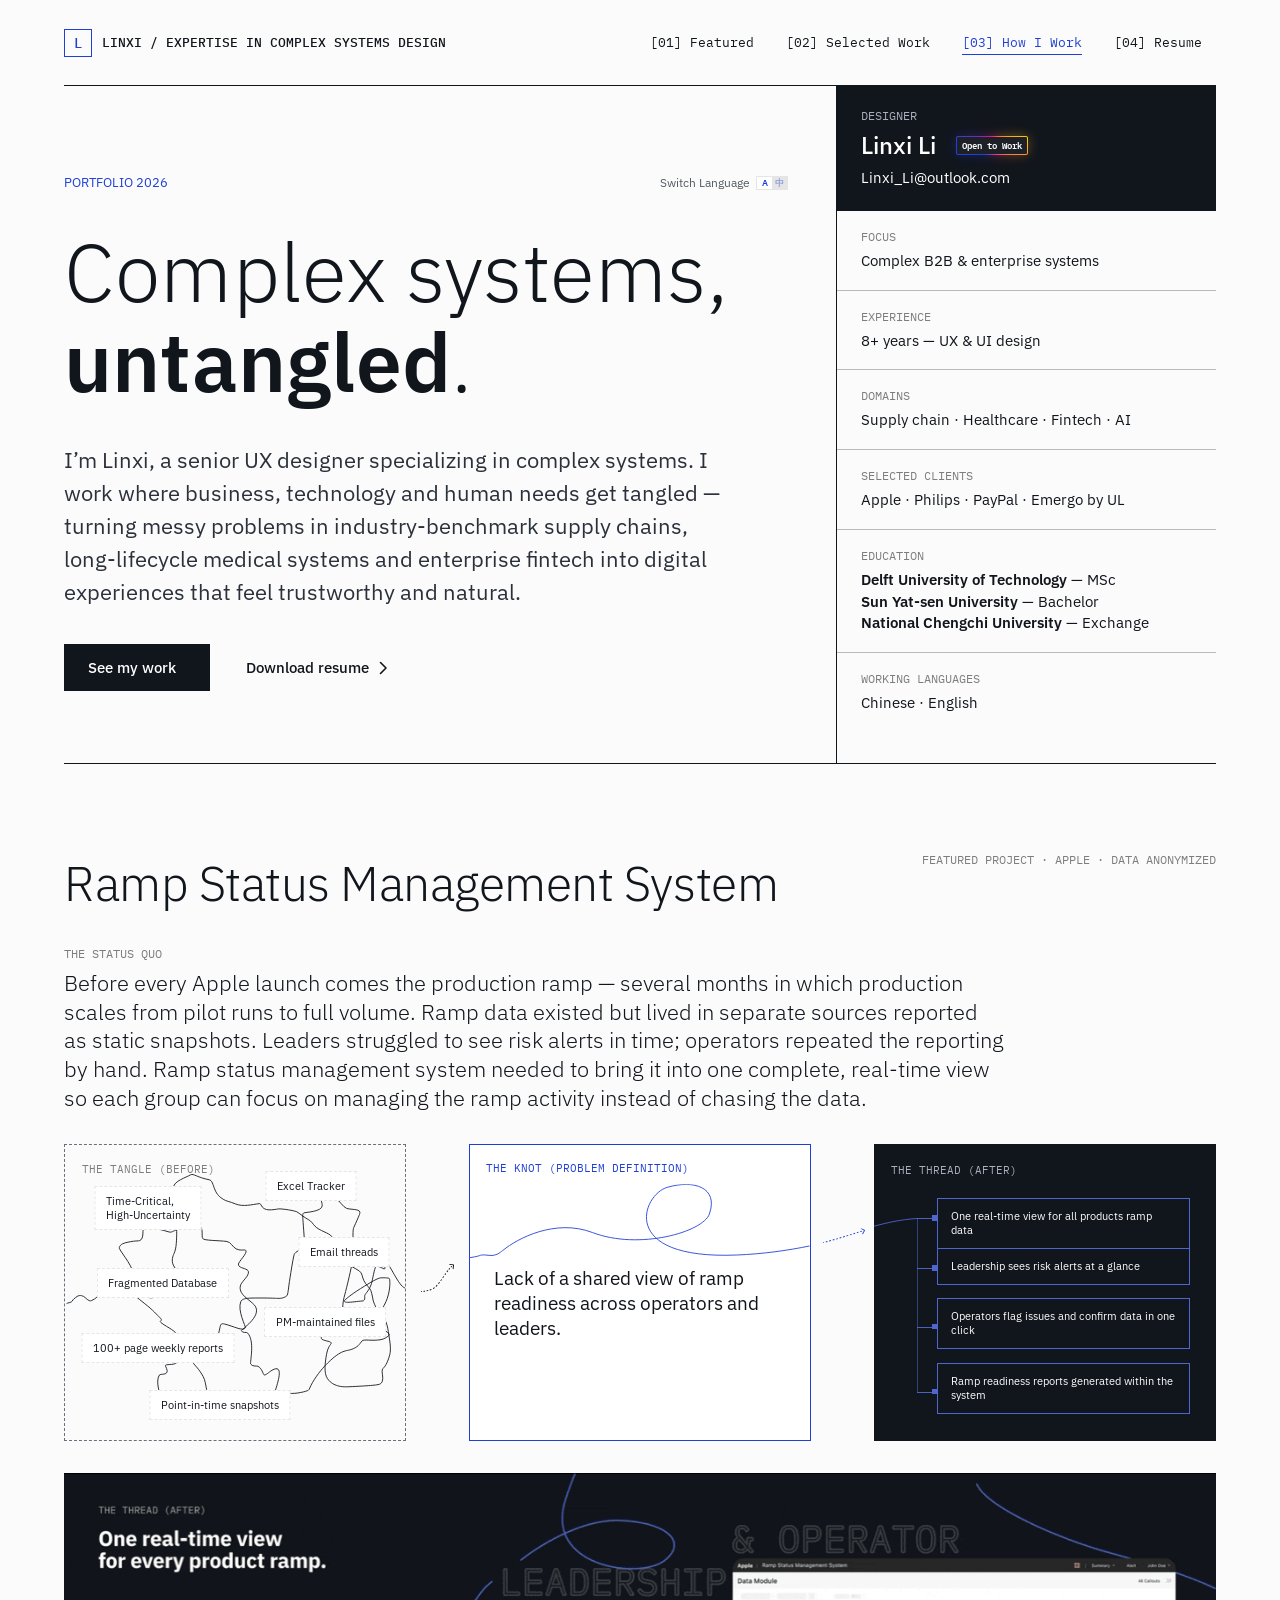
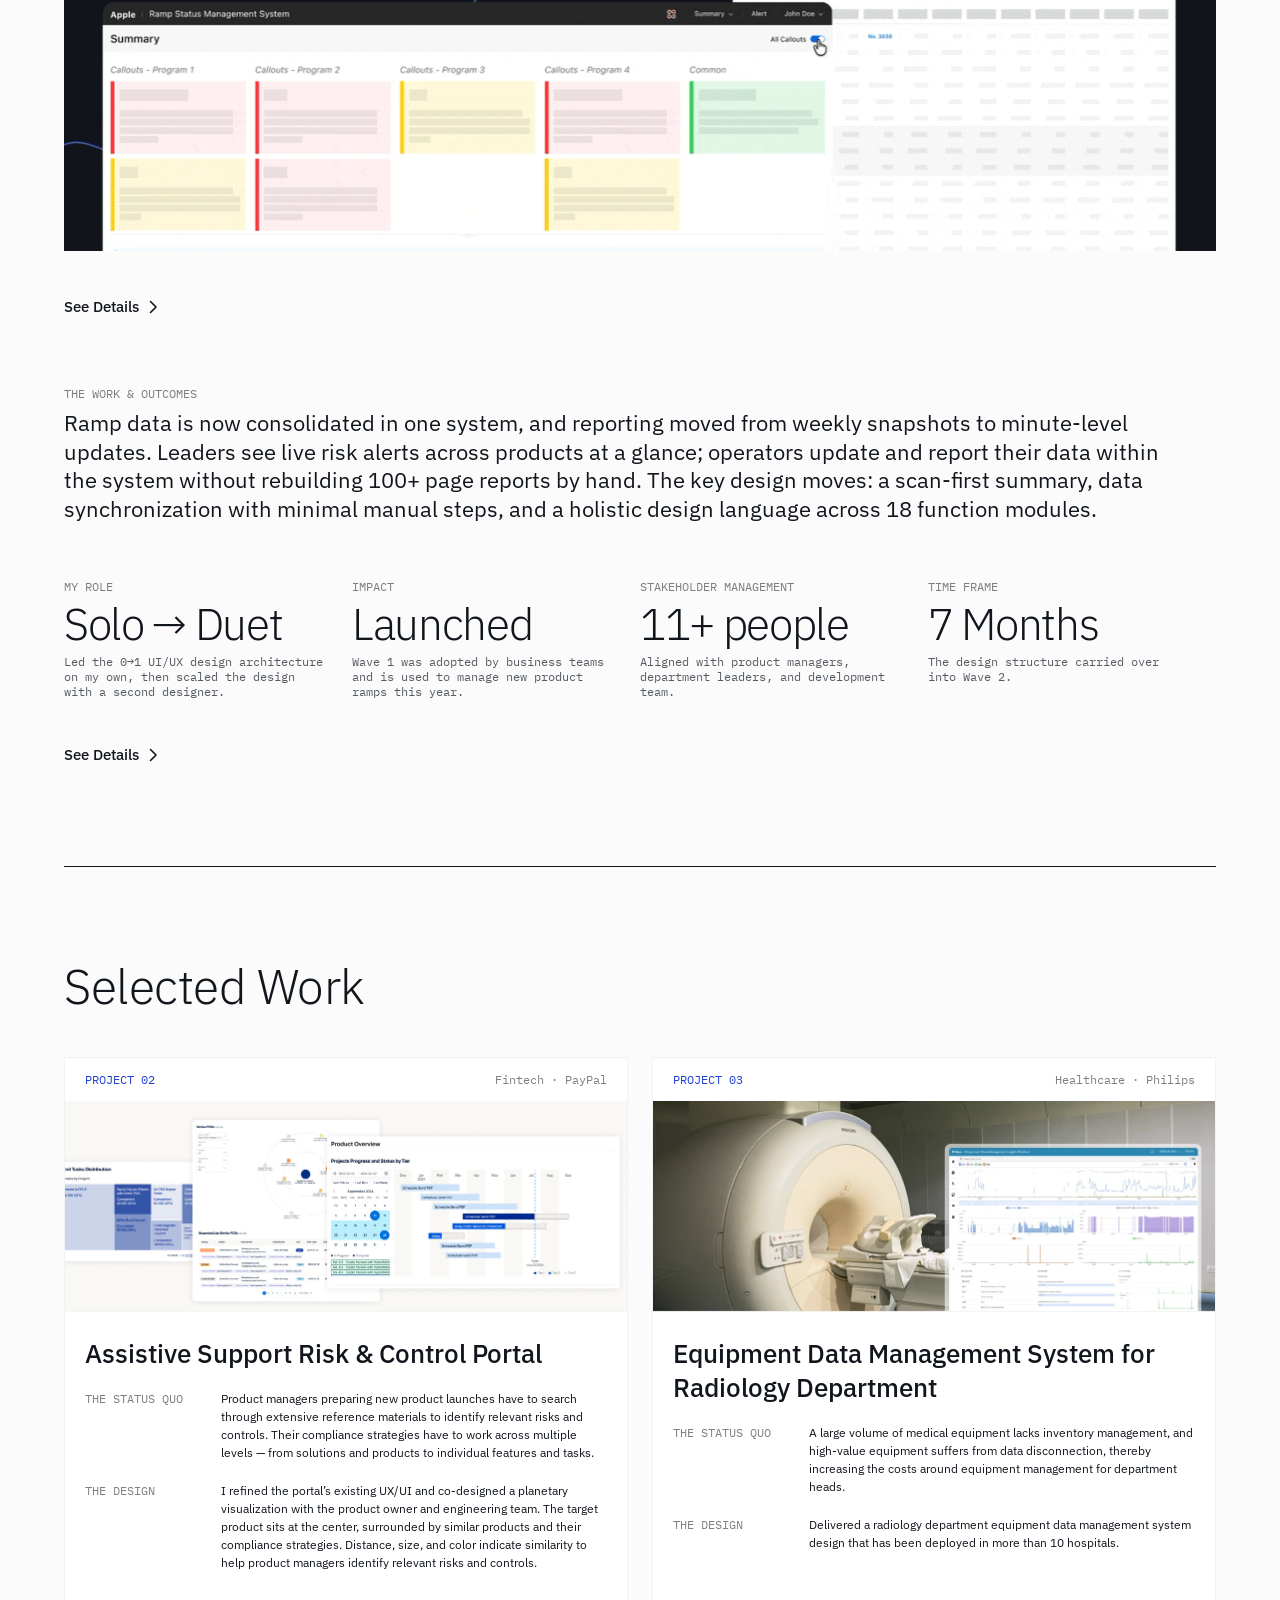
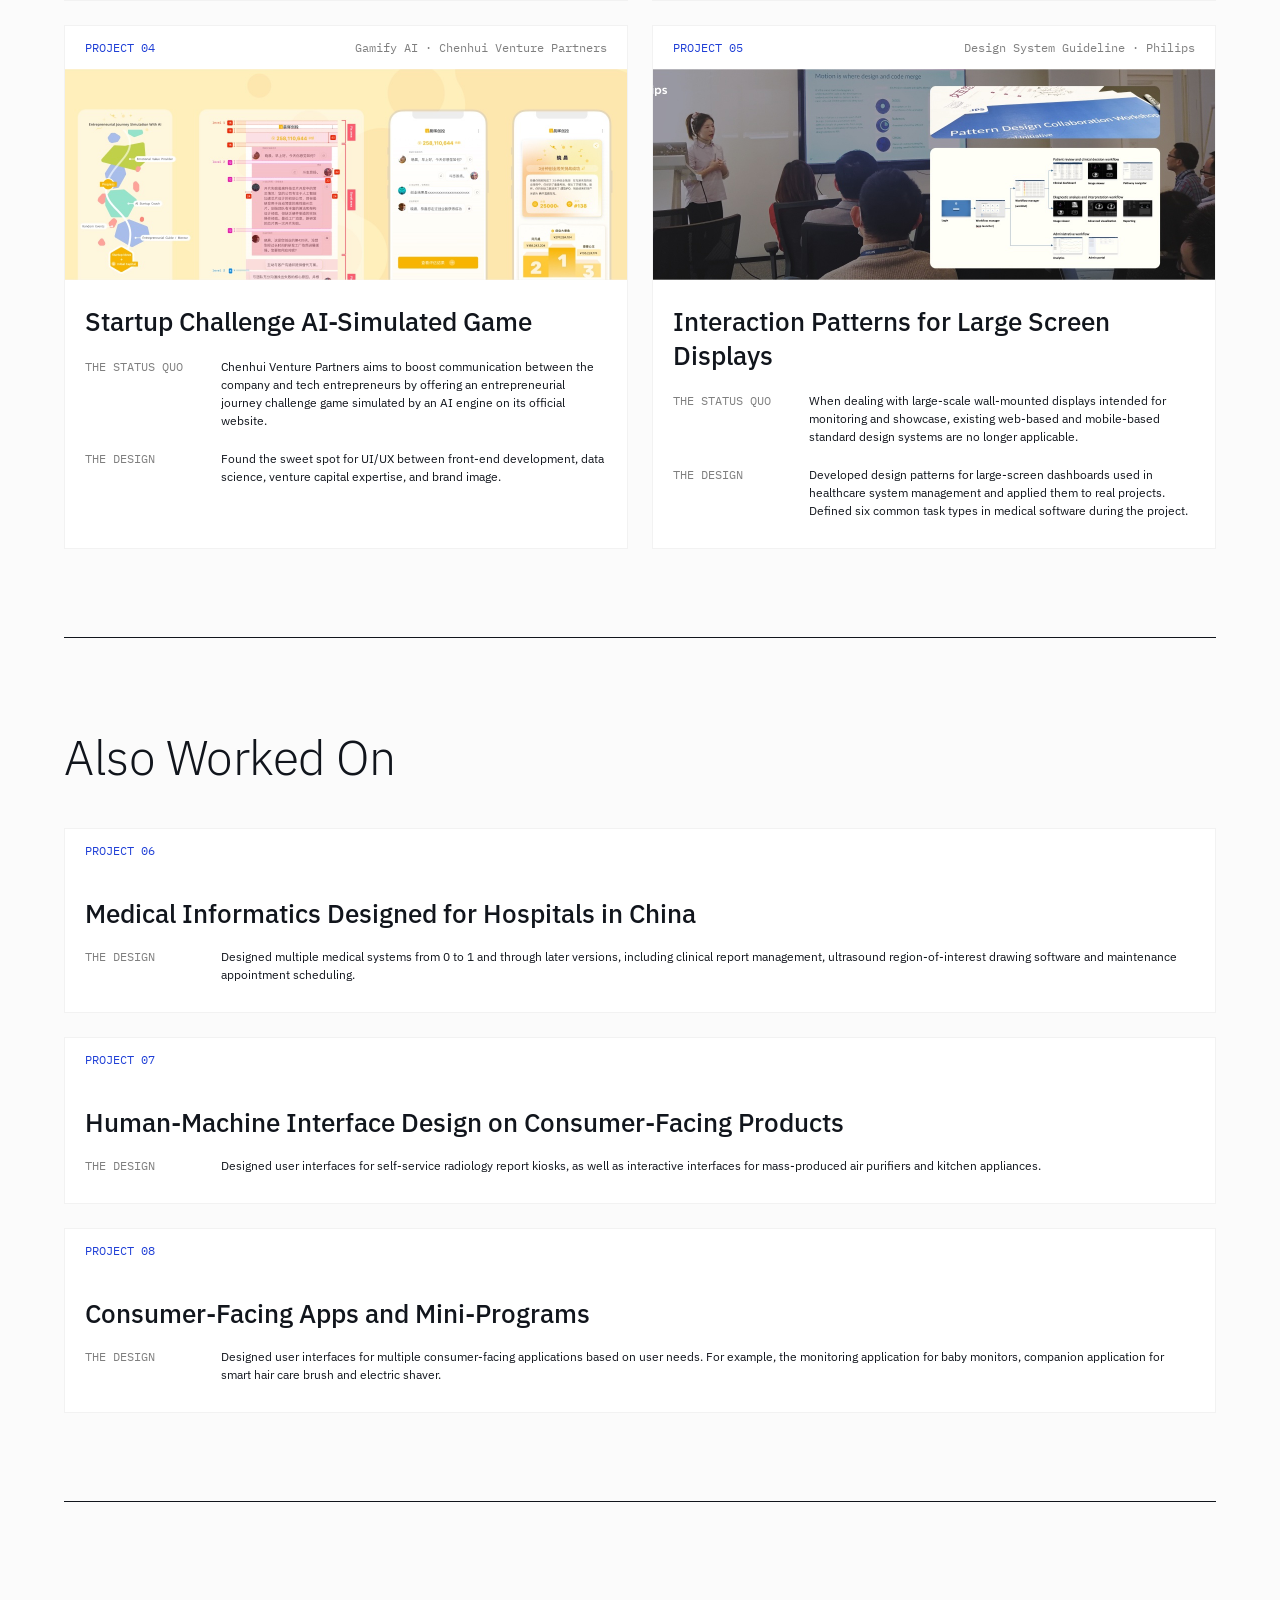
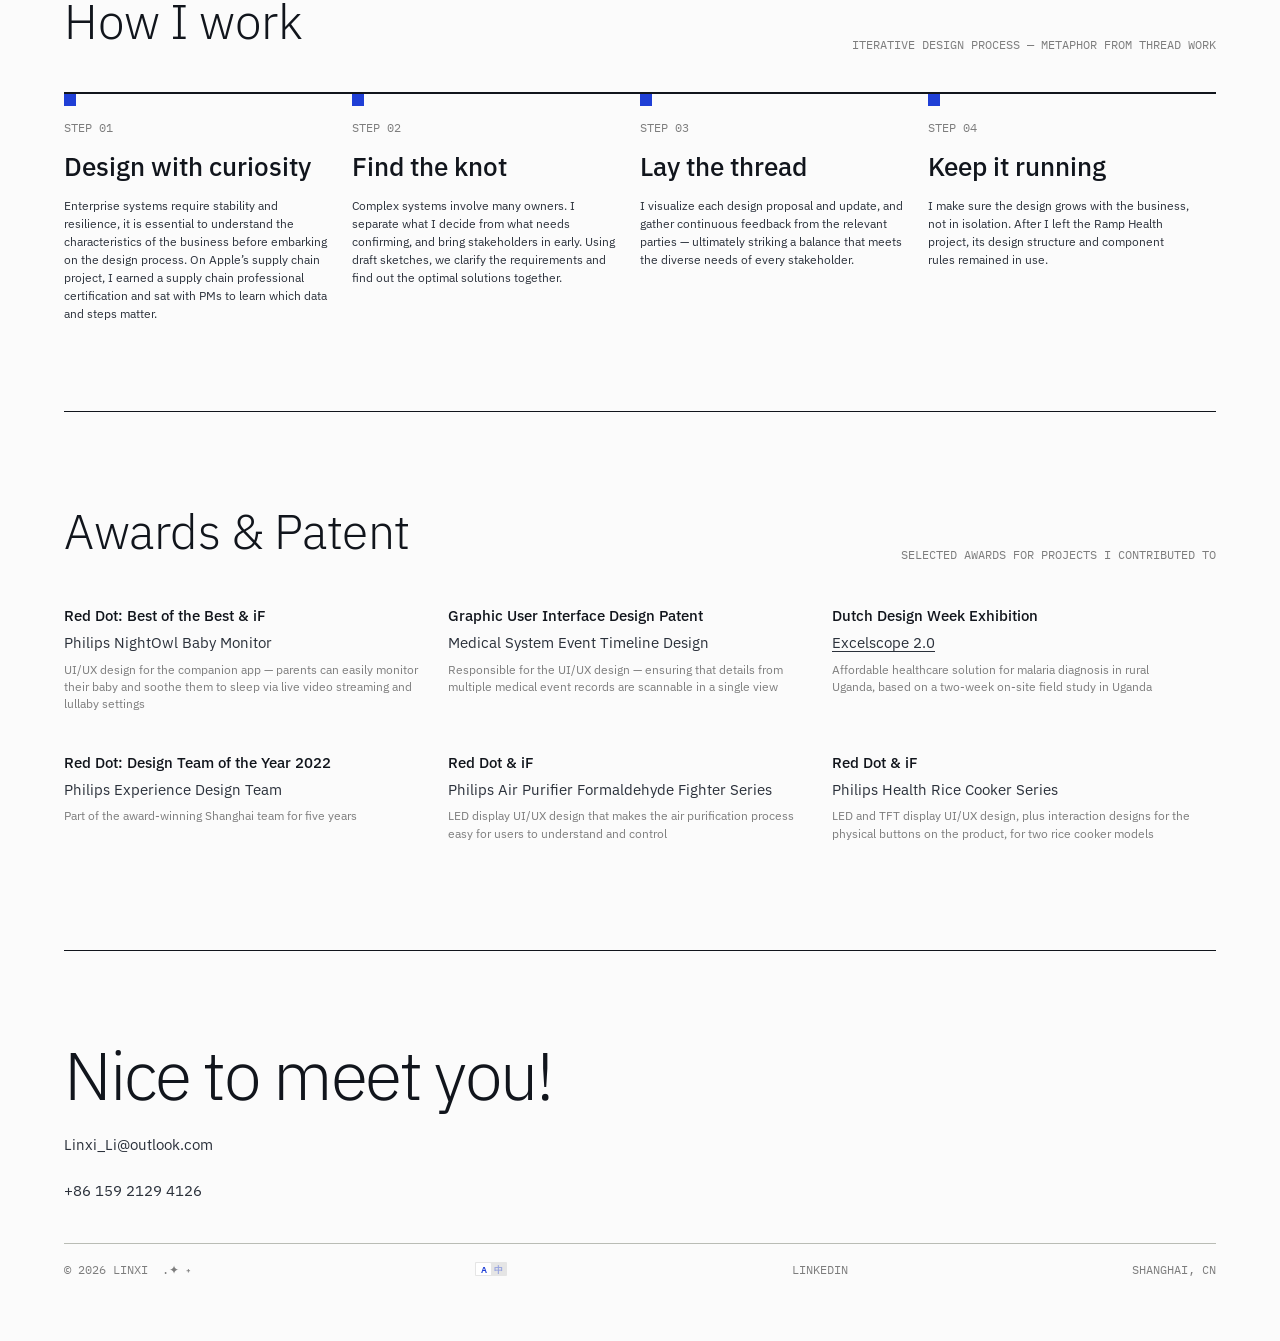
==== commit 8495e568: "fix(content): clarify PayPal project overview Update the English and Chinese project introductions w" ====
--- a/index.html
+++ b/index.html
@@ -261,11 +261,11 @@
             <div class="card__details">
               <div class="card__detail">
                 <p class="label">The status quo</p>
-                <p>Building an appropriate compliance strategy requires significant effort involving the search, comparison, combination, and simulation of risks and controls covering various business hierarchies.</p>
-              </div>
-              <div class="card__detail">
-                <p class="label">The design</p>
-                <p>Designed the UI/UX for the visually aided assistive support compliance strategy platform in collaboration with the engineering team.</p>
+                <p>Product managers preparing new product launches have to search through extensive reference materials to identify relevant risks and controls. Their compliance strategies have to work across multiple levels — from solutions and products to individual features and tasks.</p>
+              </div>
+              <div class="card__detail">
+                <p class="label">The design</p>
+                <p>I refined the portal’s existing UX/UI and co-designed a planetary visualization with the product owner and engineering team. The target product sits at the center, surrounded by similar products and their compliance strategies. Distance, size, and color indicate similarity to help product managers identify relevant risks and controls.</p>
               </div>
             </div>
           </div>
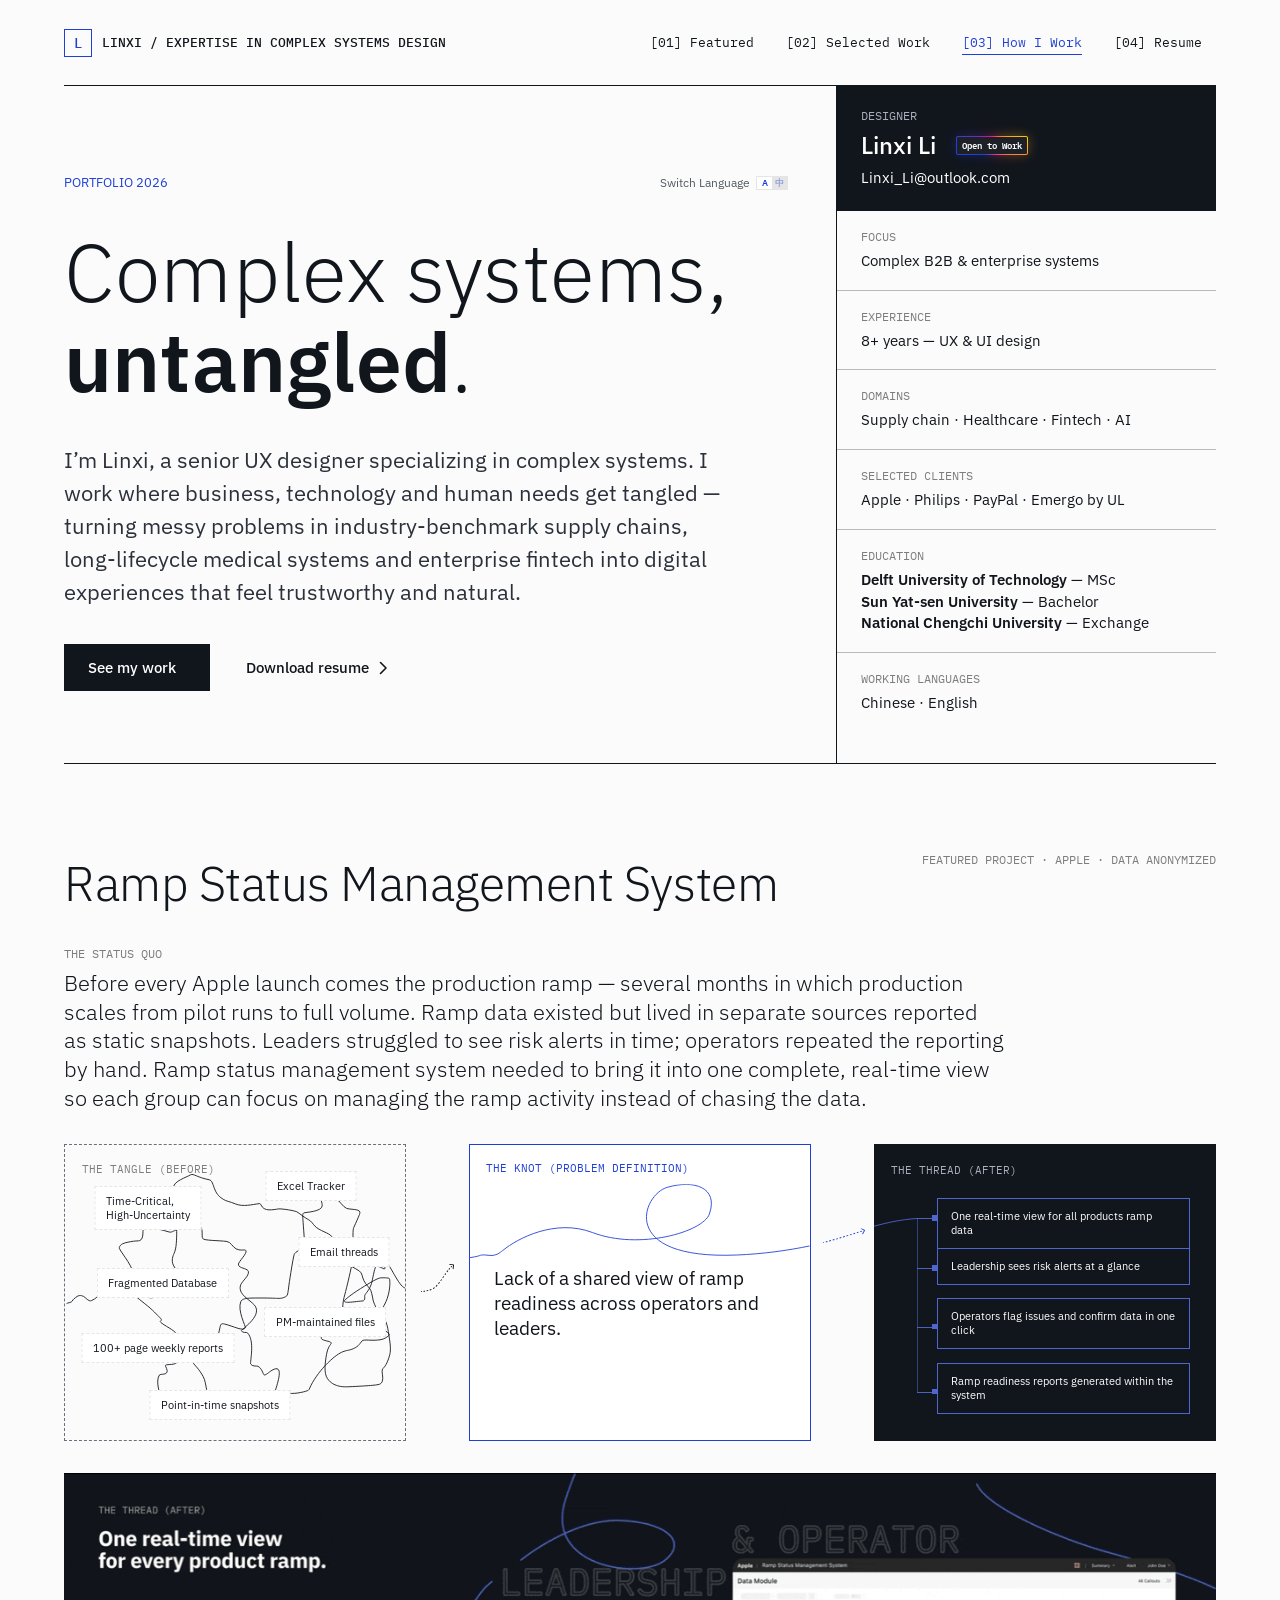
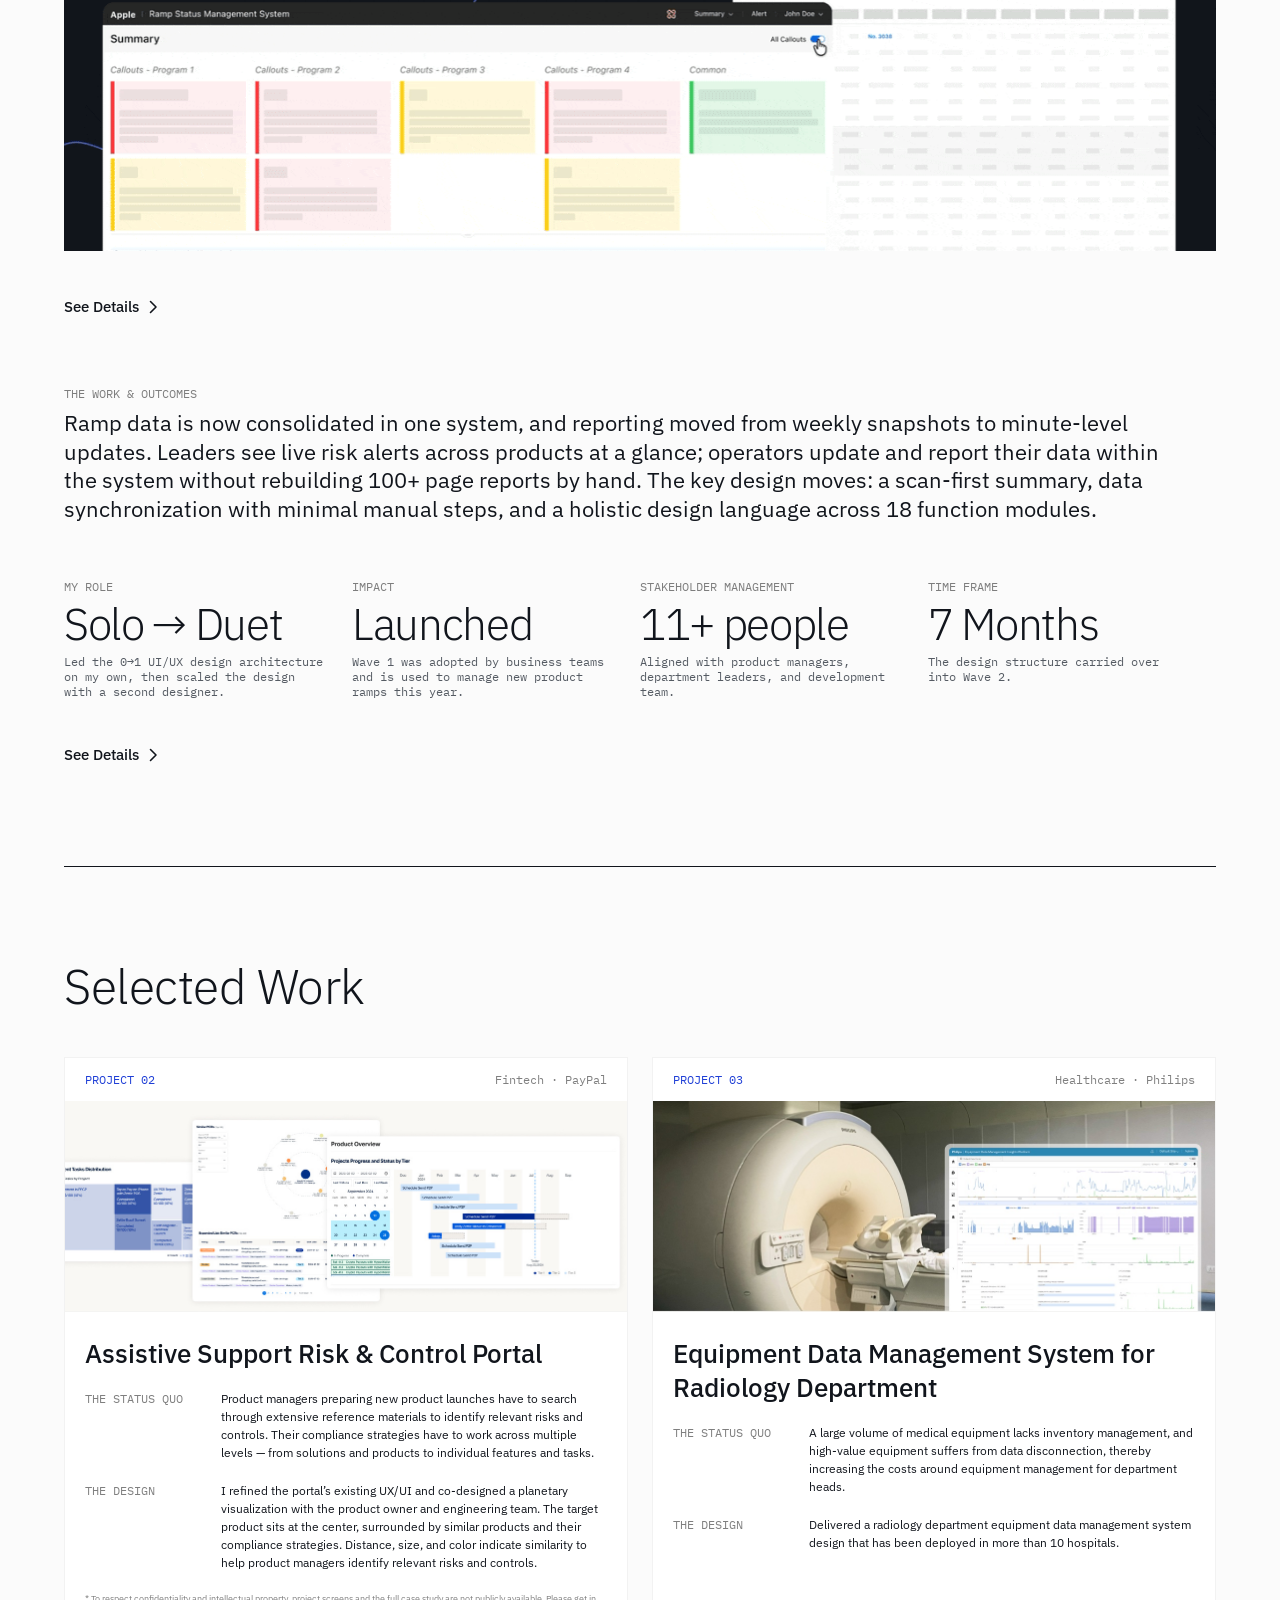
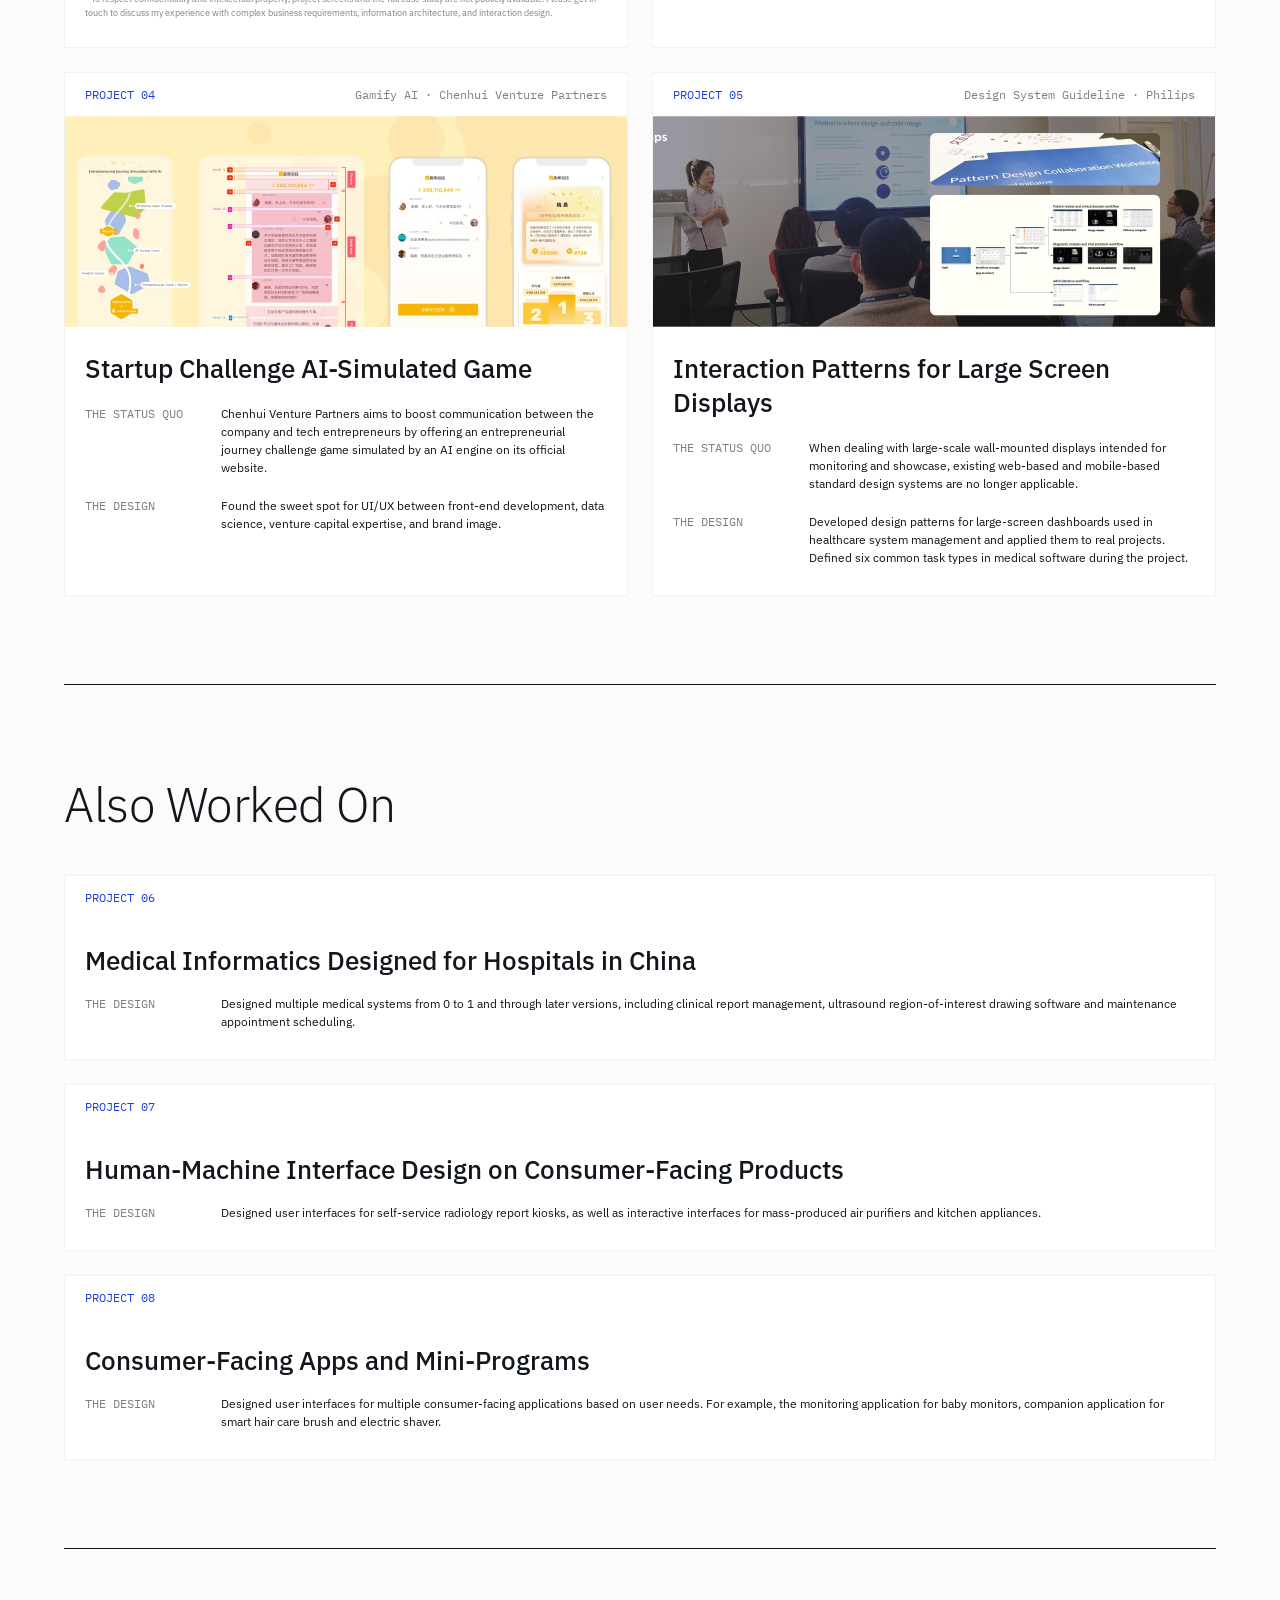
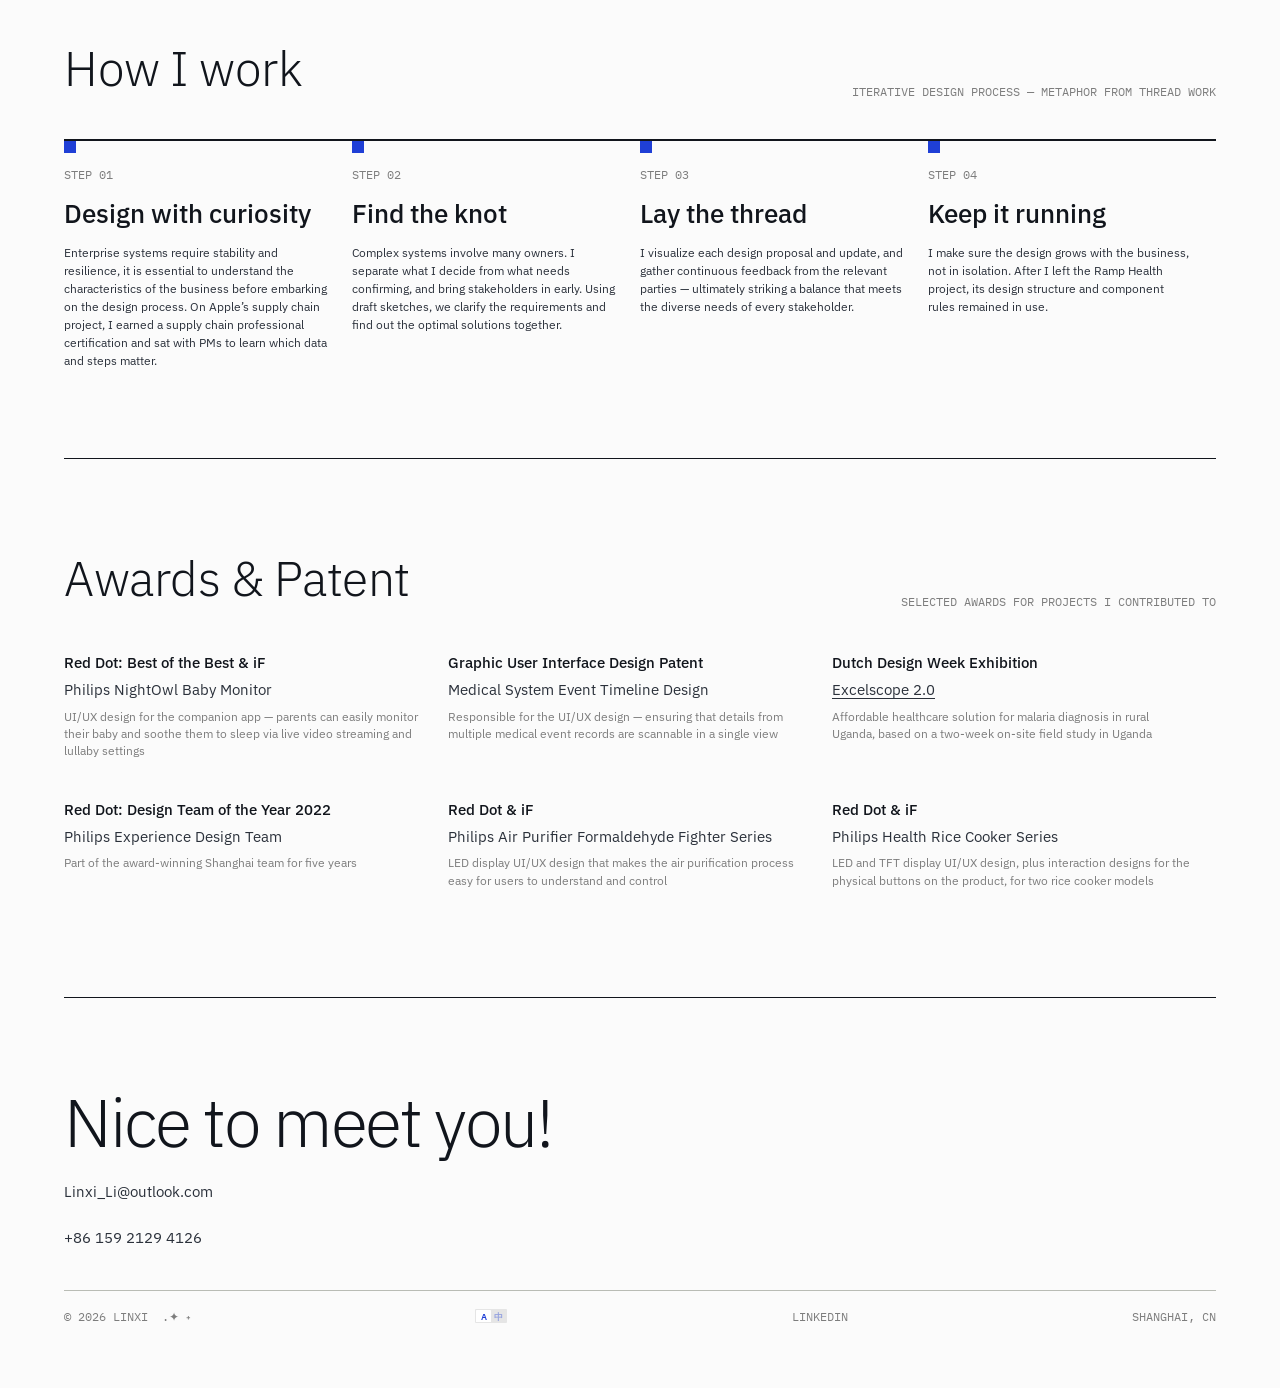
==== commit 421bac6b: "fix(ui): clarify private project availability Add bilingual confidentiality notices and remove the P" ====
--- a/index.html
+++ b/index.html
@@ -45,7 +45,7 @@
   <link rel="preconnect" href="https://fonts.googleapis.com">
   <link rel="preconnect" href="https://fonts.gstatic.com" crossorigin>
   <link href="https://fonts.googleapis.com/css2?family=IBM+Plex+Mono:wght@400;500;600&family=IBM+Plex+Sans:wght@300;400;500;600&display=swap" rel="stylesheet">
-  <link rel="stylesheet" href="assets/css/style.css?v=2b9e898">
+  <link rel="stylesheet" href="assets/css/style.css?v=3d1bd3f">
   <script>
     document.documentElement.classList.add('js');
     // First visit: open the language the browser asks for. A choice made with the A/中 toggle wins; crawlers stay put.
@@ -250,14 +250,14 @@
       </div>
 
       <div class="cards">
-        <a class="card" role="button" tabindex="0" data-soon data-reveal>
-          <div class="card__bar">
-            <span class="card__num">PROJECT 02 <svg viewBox="0 0 12 12" fill="none" aria-hidden="true"><path d="M2 10 10 2M4 2h6v6" stroke="currentColor" stroke-width="1.4"/></svg></span>
+        <article class="card" id="risk-control" aria-labelledby="risk-control-title" data-reveal>
+          <div class="card__bar">
+            <span class="card__num">PROJECT 02</span>
             <span class="card__client">Fintech · PayPal</span>
           </div>
           <div class="card__media"><img src="assets/img/card-paypal.jpg" alt="" width="1284" height="423" loading="lazy"></div>
           <div class="card__body">
-            <h3 class="card__title">Assistive Support Risk &amp; Control Portal</h3>
+            <h3 class="card__title" id="risk-control-title">Assistive Support Risk &amp; Control Portal</h3>
             <div class="card__details">
               <div class="card__detail">
                 <p class="label">The status quo</p>
@@ -268,8 +268,9 @@
                 <p>I refined the portal’s existing UX/UI and co-designed a planetary visualization with the product owner and engineering team. The target product sits at the center, surrounded by similar products and their compliance strategies. Distance, size, and color indicate similarity to help product managers identify relevant risks and controls.</p>
               </div>
             </div>
-          </div>
-        </a>
+            <p class="card__notice">* To respect confidentiality and intellectual property, project screens and the full case study are not publicly available. Please get in touch to discuss my experience with complex business requirements, information architecture, and interaction design.</p>
+          </div>
+        </article>
 
         <a class="card" role="button" tabindex="0" data-soon data-reveal style="--delay:.1s">
           <div class="card__bar">
--- a/assets/css/style.css
+++ b/assets/css/style.css
@@ -908,6 +908,12 @@
   line-height: 1.5;
 }
 
+.card__notice {
+  color: var(--label);
+  font-size: 9px;
+  line-height: 1.5;
+}
+
 /* --------------------------------------------------------------------------
    How I work
    -------------------------------------------------------------------------- */
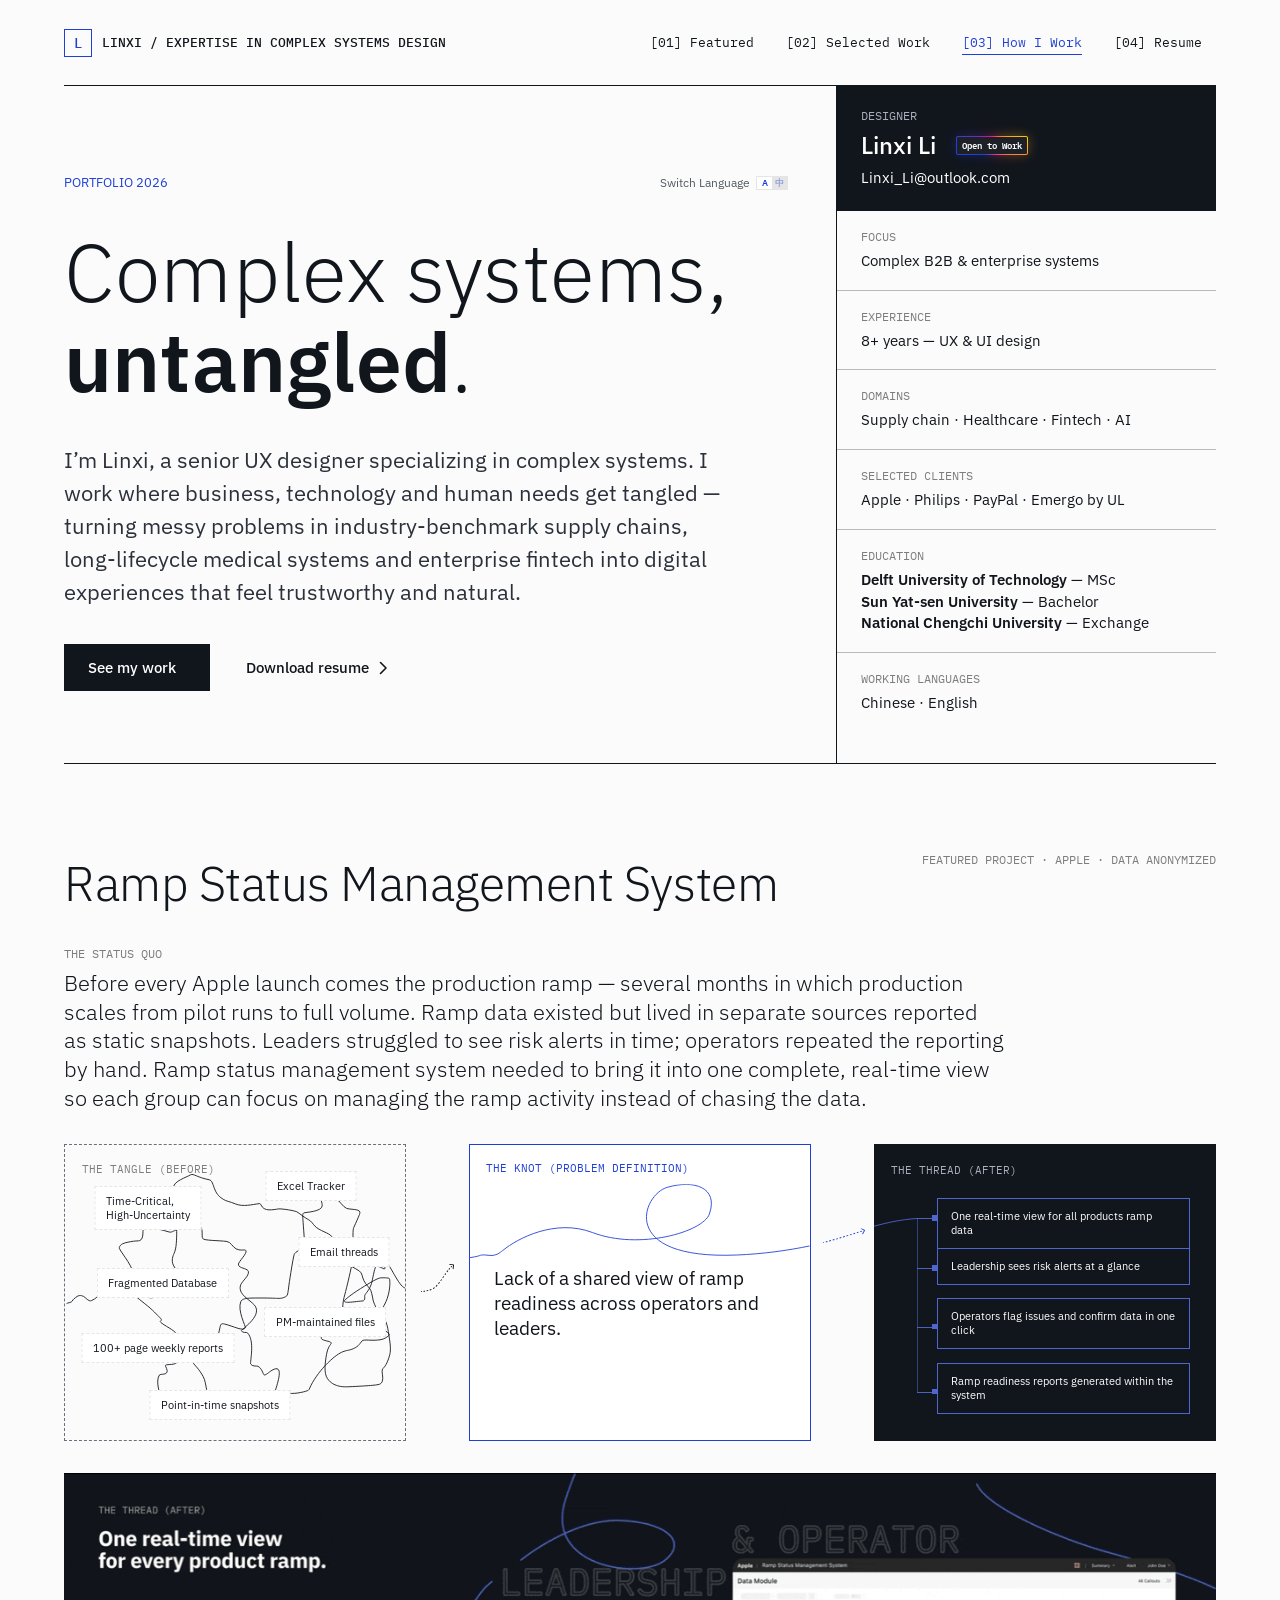
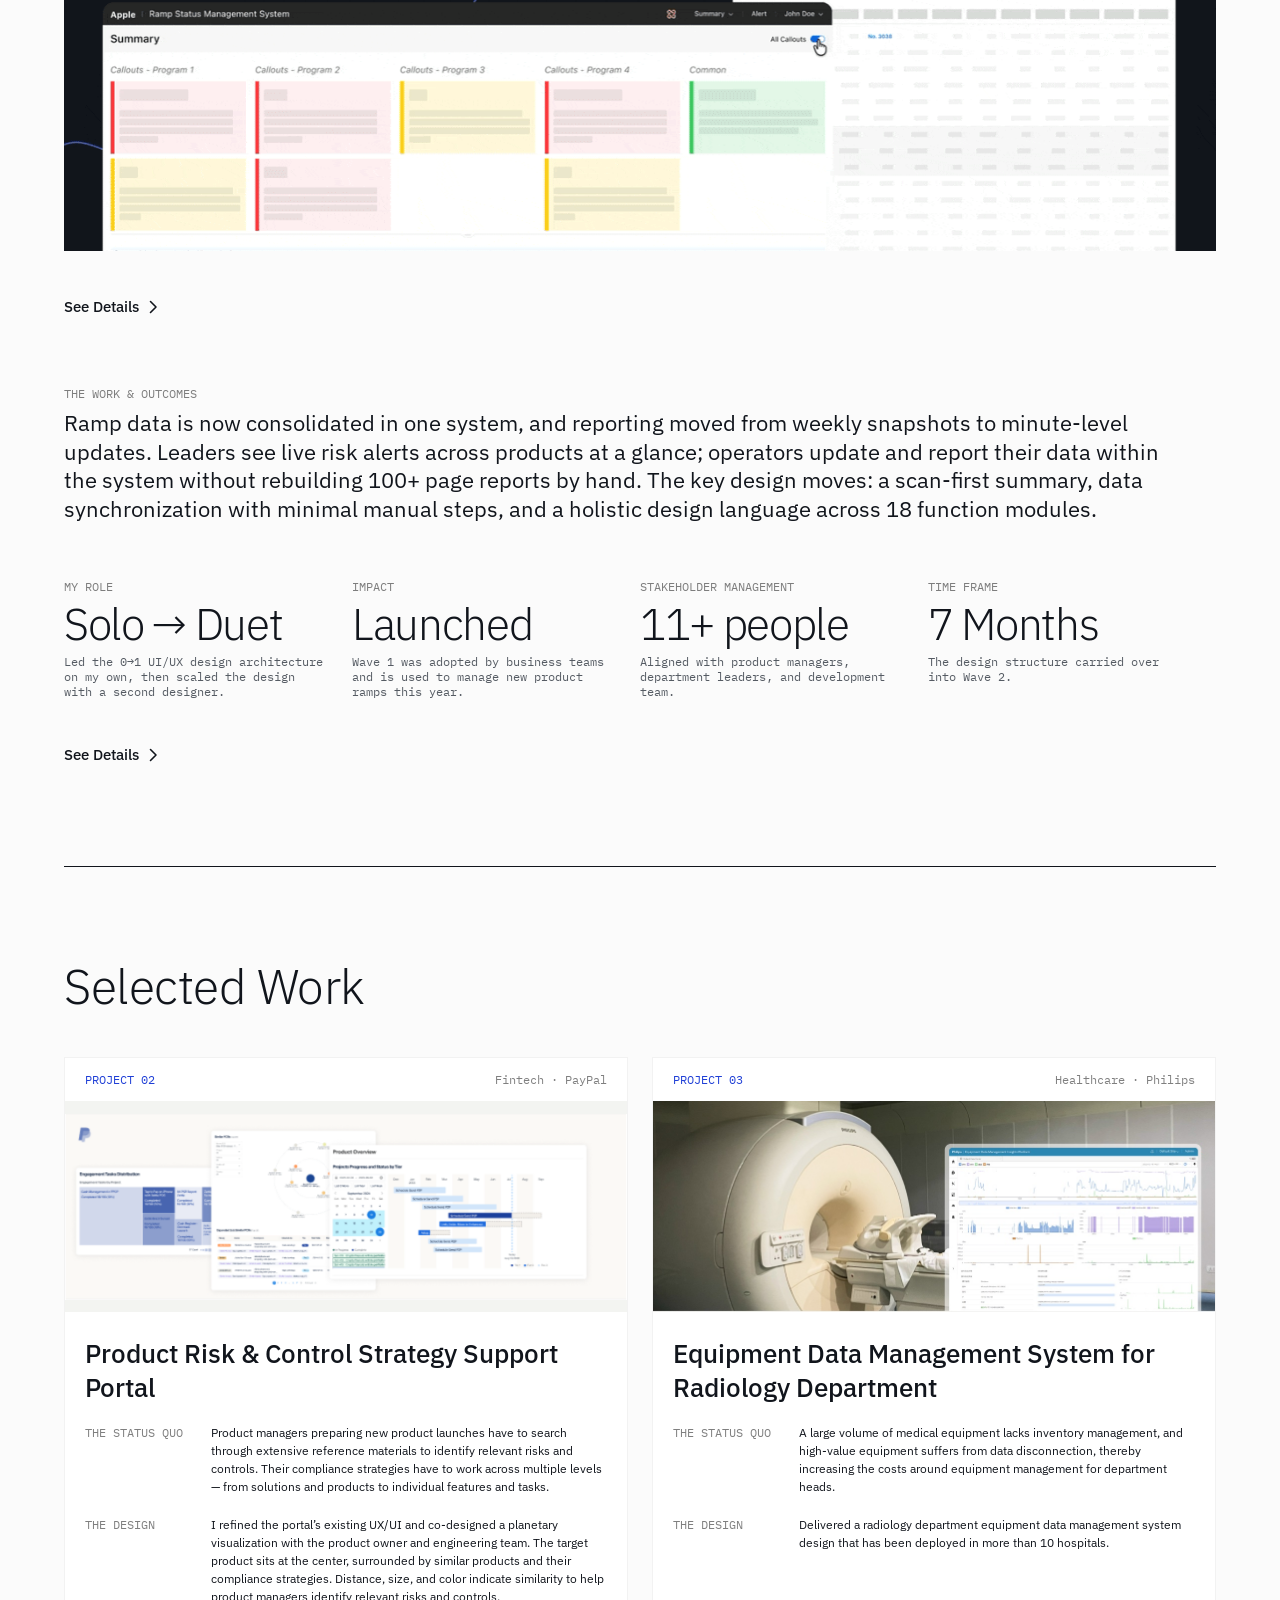
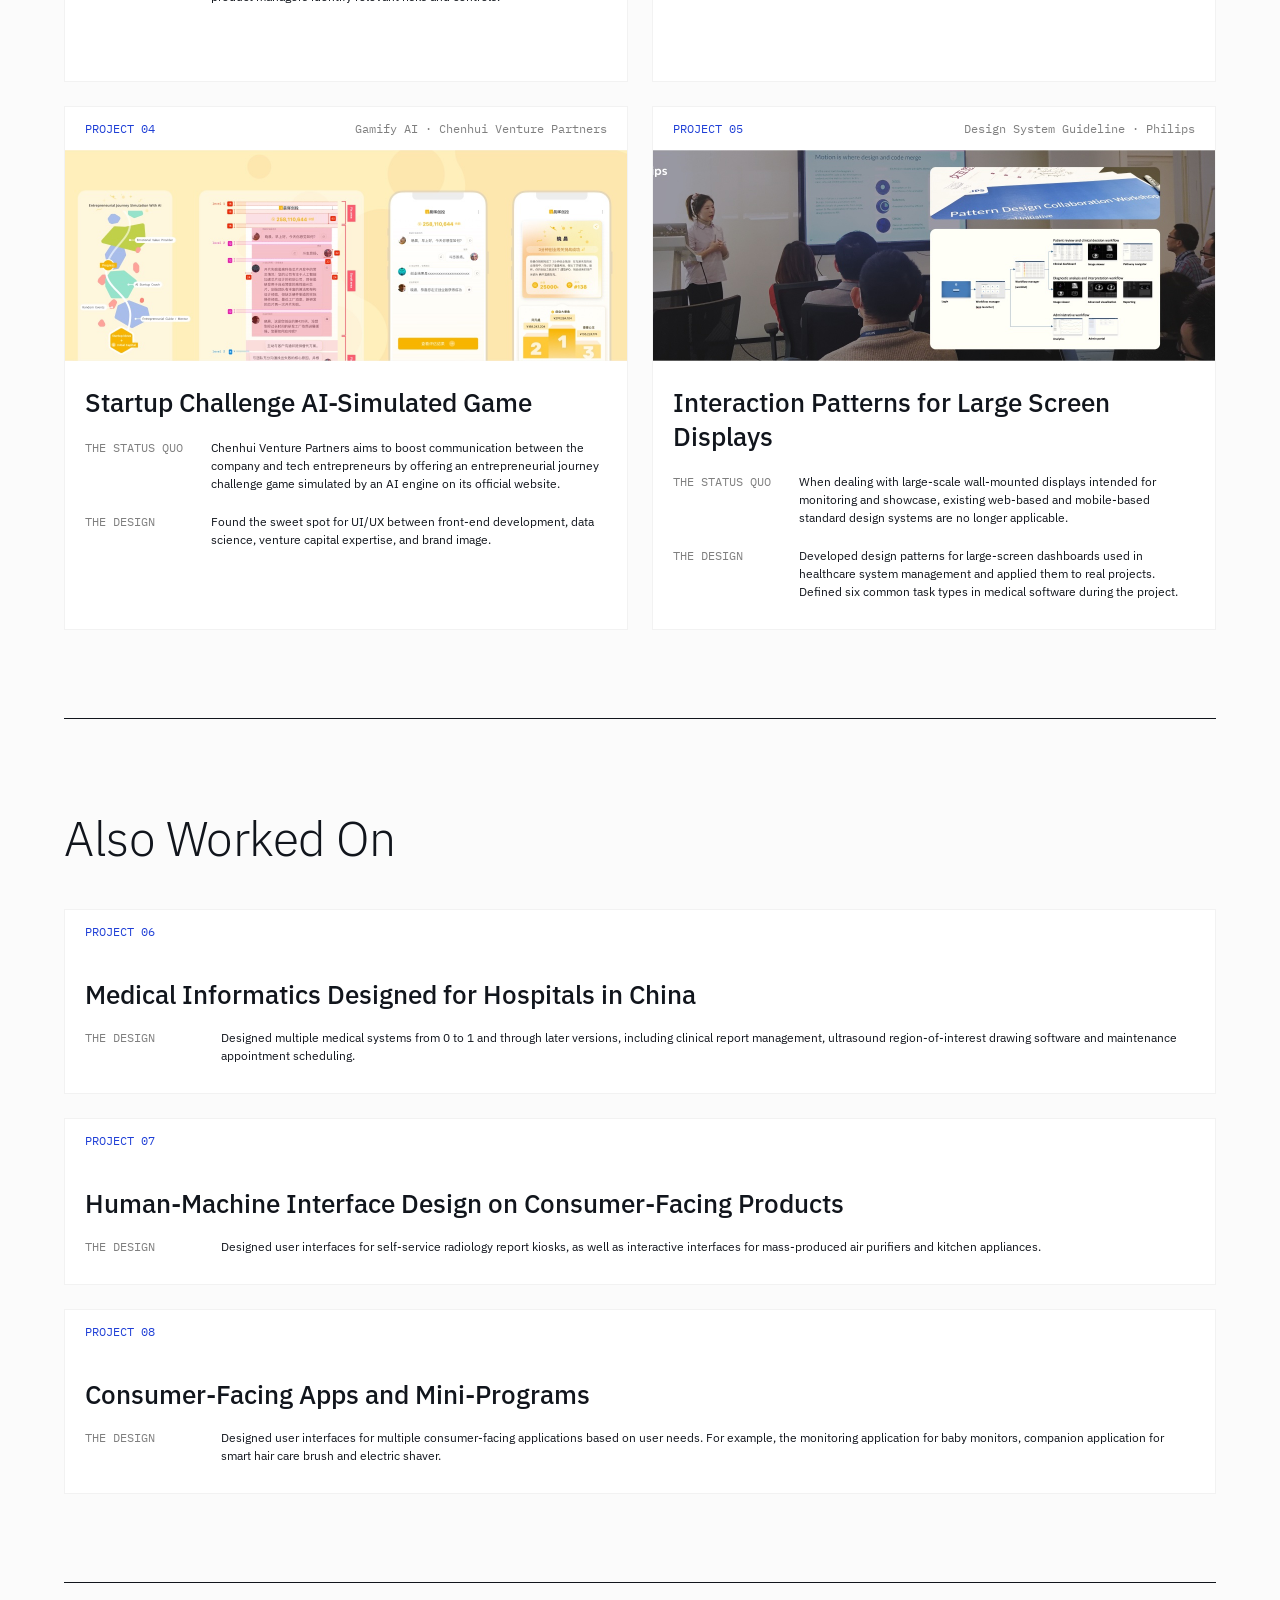
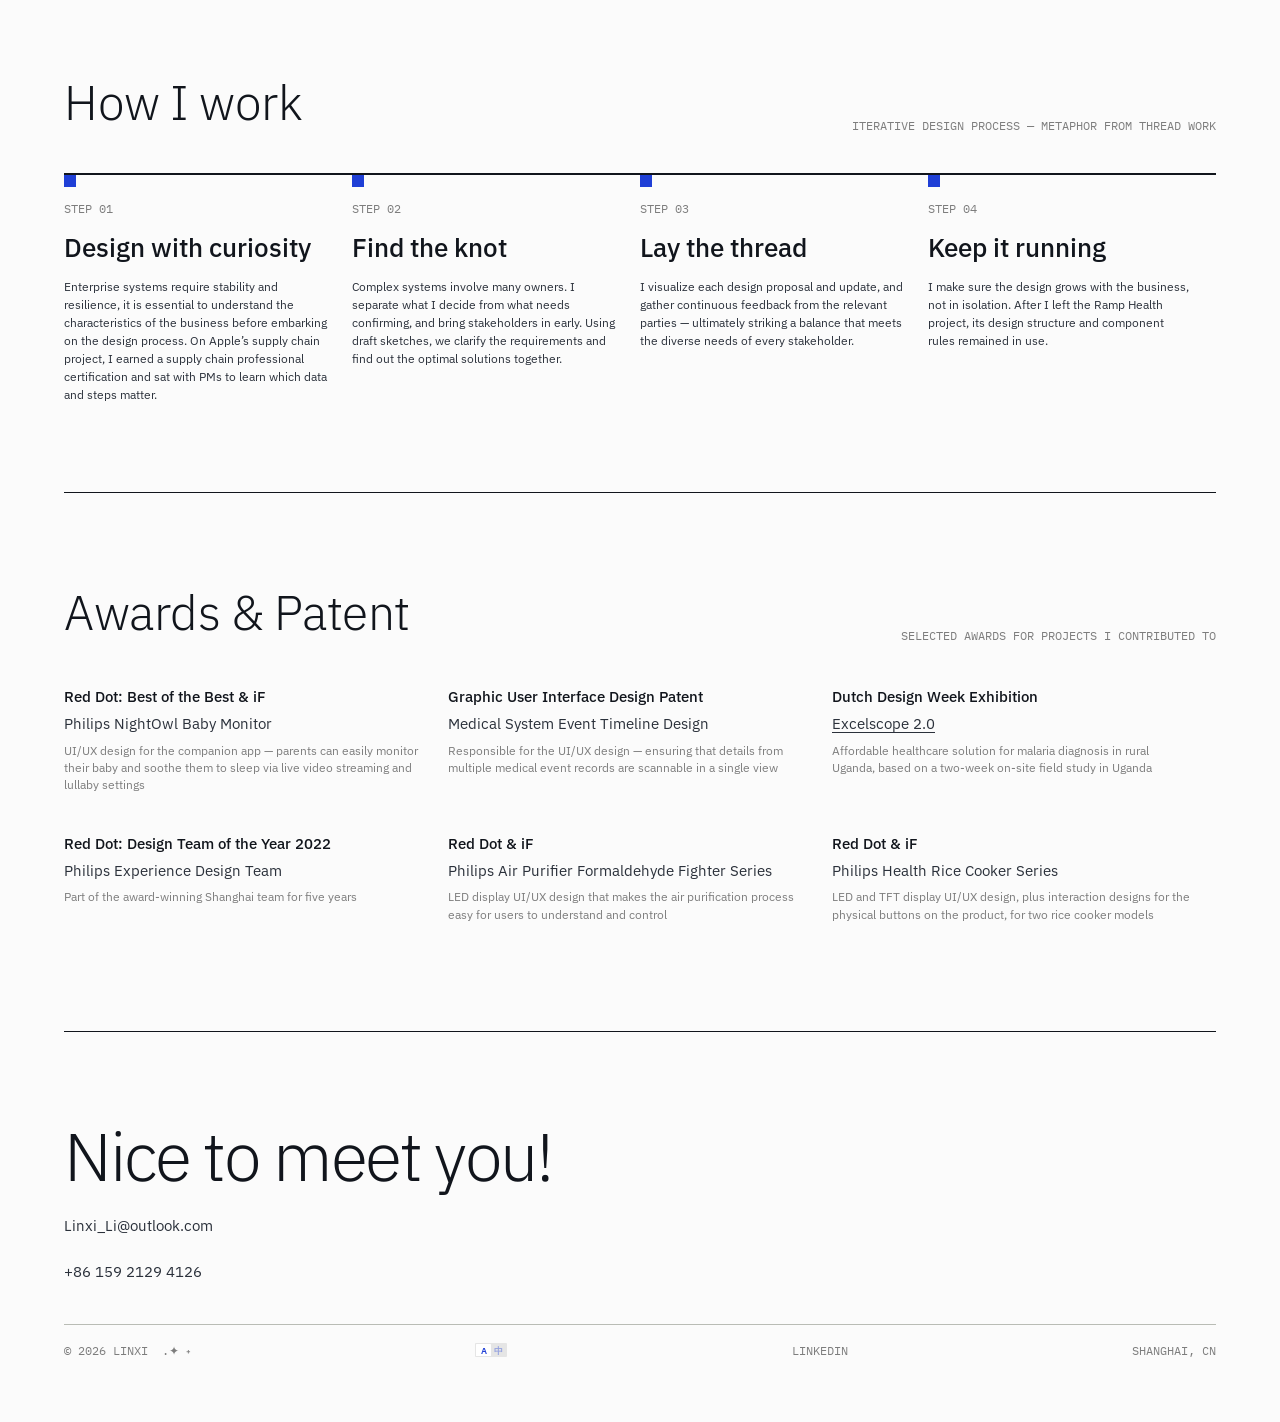
==== commit 2d08dcab: "fix(ui): refine private project presentation Update the bilingual project titles and cover image. Re" ====
--- a/index.html
+++ b/index.html
@@ -45,7 +45,7 @@
   <link rel="preconnect" href="https://fonts.googleapis.com">
   <link rel="preconnect" href="https://fonts.gstatic.com" crossorigin>
   <link href="https://fonts.googleapis.com/css2?family=IBM+Plex+Mono:wght@400;500;600&family=IBM+Plex+Sans:wght@300;400;500;600&display=swap" rel="stylesheet">
-  <link rel="stylesheet" href="assets/css/style.css?v=3d1bd3f">
+  <link rel="stylesheet" href="assets/css/style.css?v=6f0ece6">
   <script>
     document.documentElement.classList.add('js');
     // First visit: open the language the browser asks for. A choice made with the A/中 toggle wins; crawlers stay put.
@@ -250,14 +250,14 @@
       </div>
 
       <div class="cards">
-        <article class="card" id="risk-control" aria-labelledby="risk-control-title" data-reveal>
-          <div class="card__bar">
-            <span class="card__num">PROJECT 02</span>
+        <article class="card card--private" id="risk-control" tabindex="0" aria-labelledby="risk-control-title" aria-describedby="risk-control-notice" data-reveal>
+          <div class="card__bar">
+            <span class="card__num">PROJECT 02 <svg viewBox="0 0 12 12" fill="none" aria-hidden="true"><path d="M2 10 10 2M4 2h6v6" stroke="currentColor" stroke-width="1.4"/></svg></span>
             <span class="card__client">Fintech · PayPal</span>
           </div>
-          <div class="card__media"><img src="assets/img/card-paypal.jpg" alt="" width="1284" height="423" loading="lazy"></div>
-          <div class="card__body">
-            <h3 class="card__title" id="risk-control-title">Assistive Support Risk &amp; Control Portal</h3>
+          <div class="card__media"><img src="assets/img/card-paypal-private.png" alt="" width="642" height="212" loading="lazy"></div>
+          <div class="card__body">
+            <h3 class="card__title" id="risk-control-title">Product Risk &amp; Control Strategy Support Portal</h3>
             <div class="card__details">
               <div class="card__detail">
                 <p class="label">The status quo</p>
@@ -268,7 +268,7 @@
                 <p>I refined the portal’s existing UX/UI and co-designed a planetary visualization with the product owner and engineering team. The target product sits at the center, surrounded by similar products and their compliance strategies. Distance, size, and color indicate similarity to help product managers identify relevant risks and controls.</p>
               </div>
             </div>
-            <p class="card__notice">* To respect confidentiality and intellectual property, project screens and the full case study are not publicly available. Please get in touch to discuss my experience with complex business requirements, information architecture, and interaction design.</p>
+            <p class="card__notice" id="risk-control-notice">* To respect confidentiality and intellectual property, project screens and the full case study are not publicly available. Please get in touch to discuss my experience with complex business requirements, information architecture, and interaction design.</p>
           </div>
         </article>
 
--- a/assets/css/style.css
+++ b/assets/css/style.css
@@ -796,13 +796,22 @@
   min-height: 0;
 }
 
+.cards:not(.cards--stack) {
+  --card-label-width: 110px;
+}
+
+.cards:not(.cards--stack):lang(zh) {
+  --card-label-width: 24px;
+}
+
 .cards:not(.cards--stack) .card__body,
 .cards:not(.cards--stack) .card__details {
   gap: 20px;
 }
 
 /* Lift with `translate`, not `transform`: the scroll reveal owns `transform` */
-a.card:hover {
+.card:hover,
+.card--private:focus-visible {
   translate: 0 -4px;
   border-color: rgba(0, 0, 0, 0.12);
   box-shadow: 0 16px 40px rgba(17, 21, 28, 0.08);
@@ -834,7 +843,8 @@
   transition: opacity 0.3s ease, transform 0.45s var(--ease);
 }
 
-a.card:hover .card__num svg {
+.card:hover .card__num svg,
+.card--private:focus-visible .card__num svg {
   opacity: 1;
   transform: translate(0, 0);
 }
@@ -860,7 +870,8 @@
   transition: transform 1s var(--ease);
 }
 
-a.card:hover .card__media img {
+.card:hover .card__media img,
+.card--private:focus-visible .card__media img {
   transform: scale(1.04);
 }
 
@@ -878,7 +889,8 @@
   transition: color 0.3s ease;
 }
 
-a.card:hover .card__title {
+.card:hover .card__title,
+.card--private:focus-visible .card__title {
   color: var(--blue);
 }
 
@@ -894,7 +906,7 @@
 }
 
 .card__detail .label {
-  flex: 0 0 120px;
+  flex: 0 0 var(--card-label-width, 120px);
 }
 
 .card__detail .label {
@@ -912,6 +924,33 @@
   color: var(--label);
   font-size: 9px;
   line-height: 1.5;
+}
+
+.card--private {
+  cursor: pointer;
+}
+
+.card--private .card__media img {
+  object-fit: contain;
+}
+
+/* Reserve the notice's space so revealing it does not move neighboring cards. */
+.card--private .card__notice {
+  opacity: 0;
+  visibility: hidden;
+  transition: opacity 0.25s ease, visibility 0.25s ease;
+}
+
+.card--private:is(:hover, :focus-visible) .card__notice {
+  opacity: 1;
+  visibility: visible;
+}
+
+@media (hover: none) {
+  .card--private .card__notice {
+    opacity: 1;
+    visibility: visible;
+  }
 }
 
 /* --------------------------------------------------------------------------
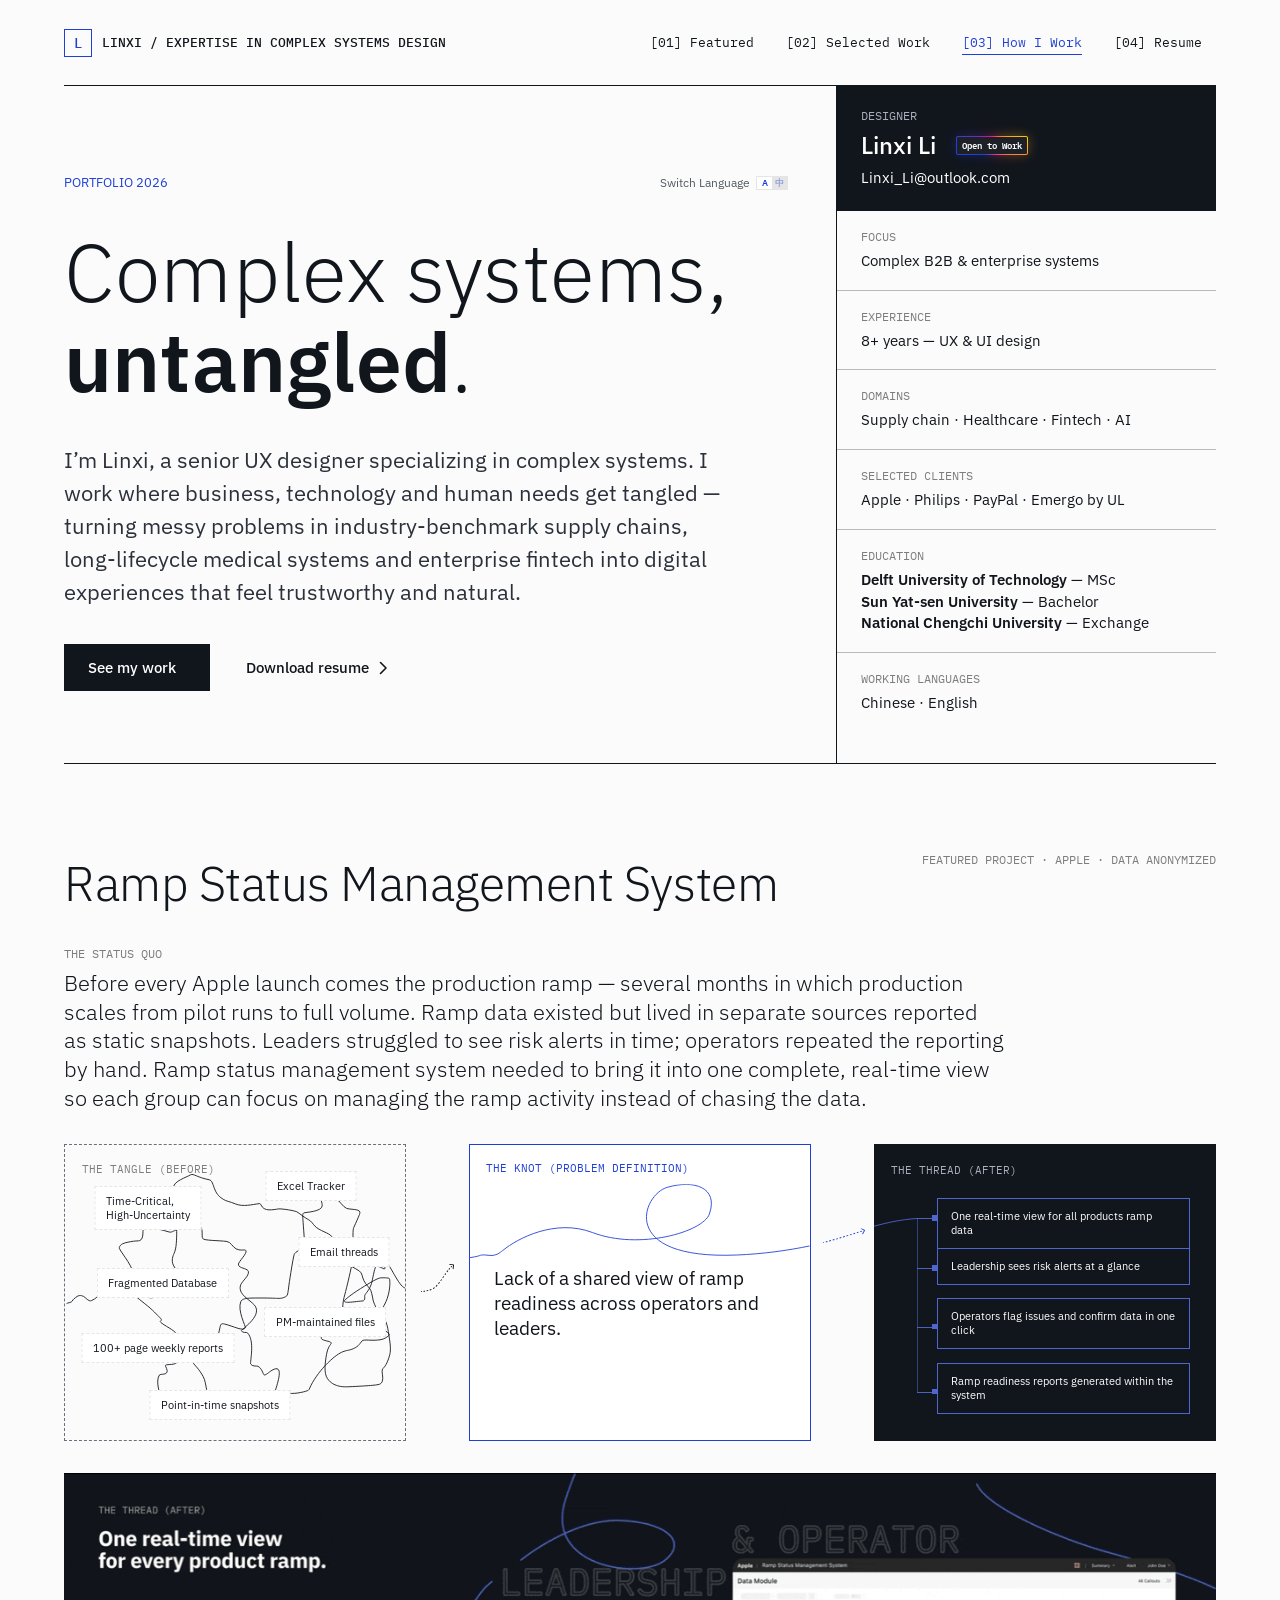
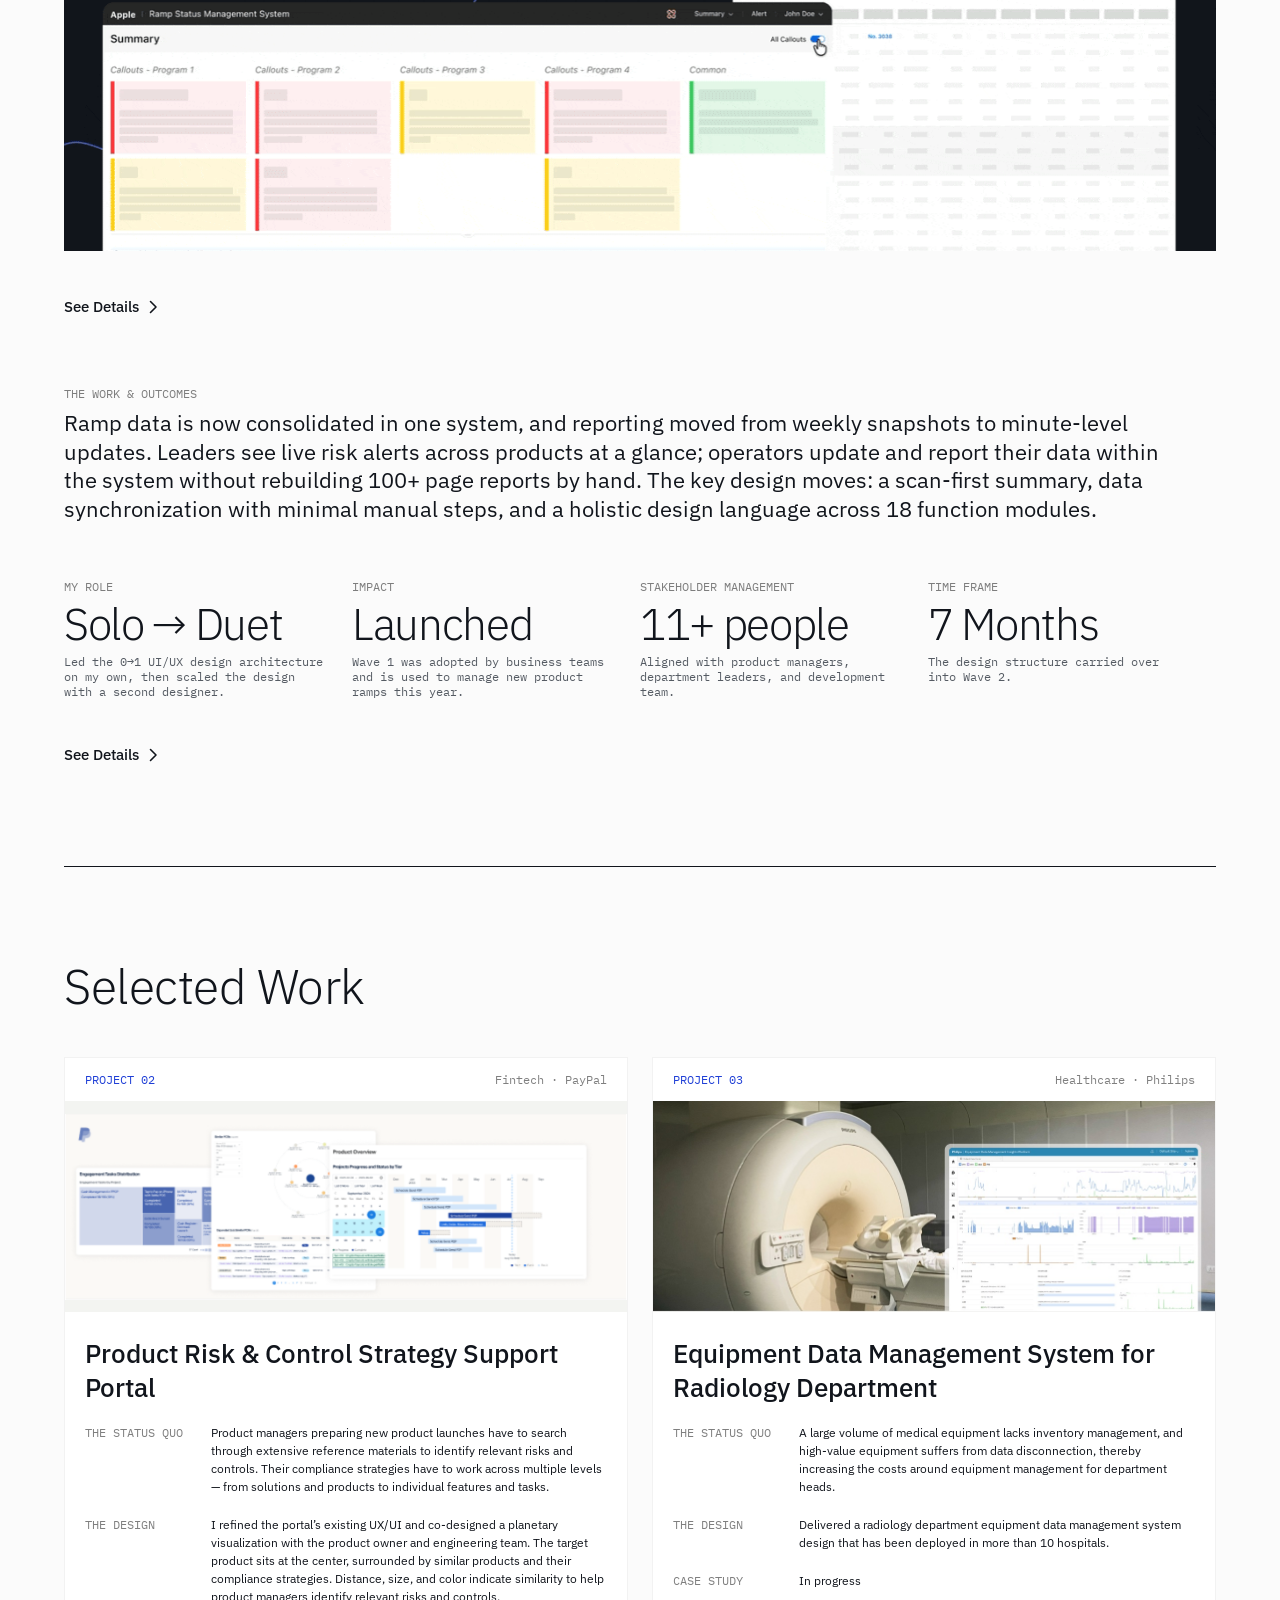
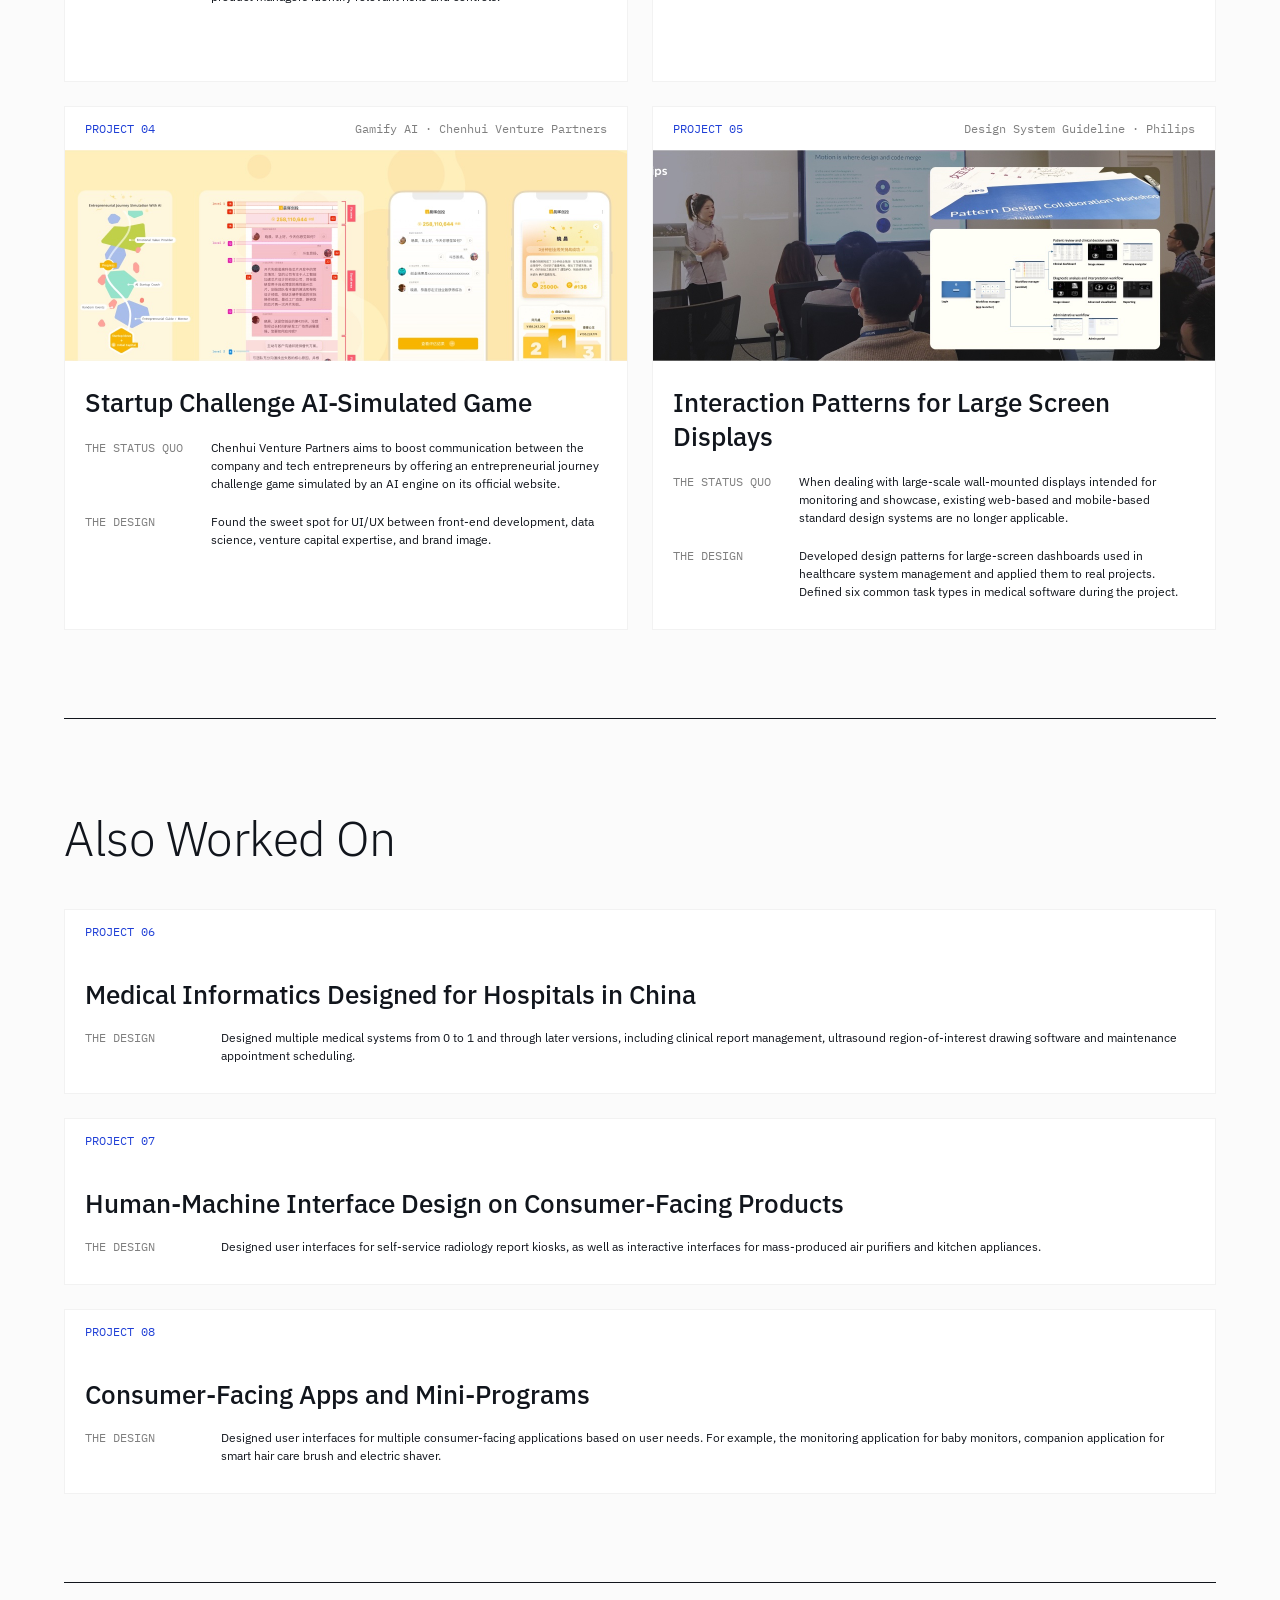
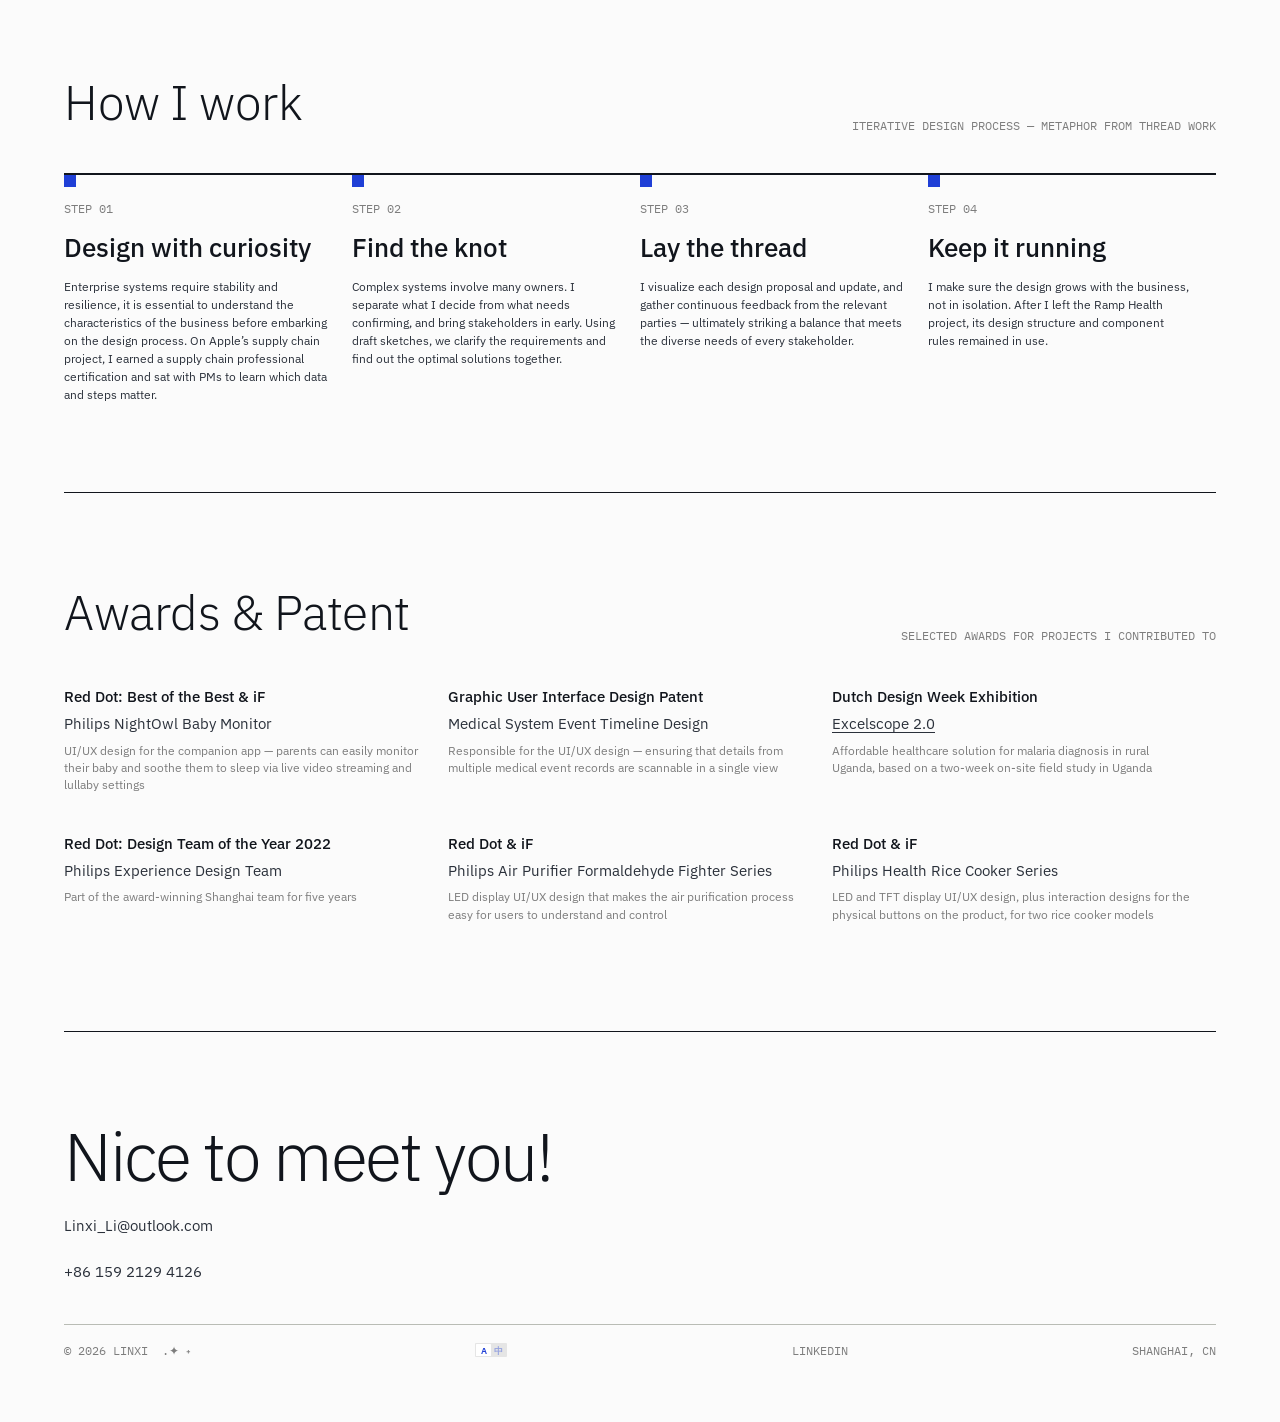
==== commit 272f47a2: "Publish bilingual radiology equipment management case study Add in-progress case pages in English an" ====
--- a/index.html
+++ b/index.html
@@ -272,14 +272,14 @@
           </div>
         </article>
 
-        <a class="card" role="button" tabindex="0" data-soon data-reveal style="--delay:.1s">
+        <a class="card" href="equipment-management/" aria-labelledby="equipment-management-title" data-reveal style="--delay:.1s">
           <div class="card__bar">
             <span class="card__num">PROJECT 03 <svg viewBox="0 0 12 12" fill="none" aria-hidden="true"><path d="M2 10 10 2M4 2h6v6" stroke="currentColor" stroke-width="1.4"/></svg></span>
             <span class="card__client">Healthcare · Philips</span>
           </div>
           <div class="card__media"><img src="assets/img/card-philips-radiology.jpg" alt="" width="1284" height="423" loading="lazy"></div>
           <div class="card__body">
-            <h3 class="card__title">Equipment Data Management System for Radiology Department</h3>
+            <h3 class="card__title" id="equipment-management-title">Equipment Data Management System for Radiology Department</h3>
             <div class="card__details">
               <div class="card__detail">
                 <p class="label">The status quo</p>
@@ -289,11 +289,15 @@
                 <p class="label">The design</p>
                 <p>Delivered a radiology department equipment data management system design that has been deployed in more than 10 hospitals.</p>
               </div>
-            </div>
-          </div>
-        </a>
-
-        <a class="card" role="button" tabindex="0" data-soon data-reveal>
+              <div class="card__detail">
+                <p class="label">Case study</p>
+                <p>In progress</p>
+              </div>
+            </div>
+          </div>
+        </a>
+
+        <a class="card" id="startup-challenge" role="button" tabindex="0" data-soon data-reveal>
           <div class="card__bar">
             <span class="card__num">PROJECT 04 <svg viewBox="0 0 12 12" fill="none" aria-hidden="true"><path d="M2 10 10 2M4 2h6v6" stroke="currentColor" stroke-width="1.4"/></svg></span>
             <span class="card__client">Gamify AI · Chenhui Venture Partners</span>
@@ -484,7 +488,7 @@
 
   </main>
 
-  <!-- Case studies aren't online yet: their links show this toast instead -->
+  <!-- Toast for unpublished case studies -->
   <div class="toast" role="status" aria-live="polite">
     <div class="toast__inner">
       <p class="toast__title">Coming soon.</p>
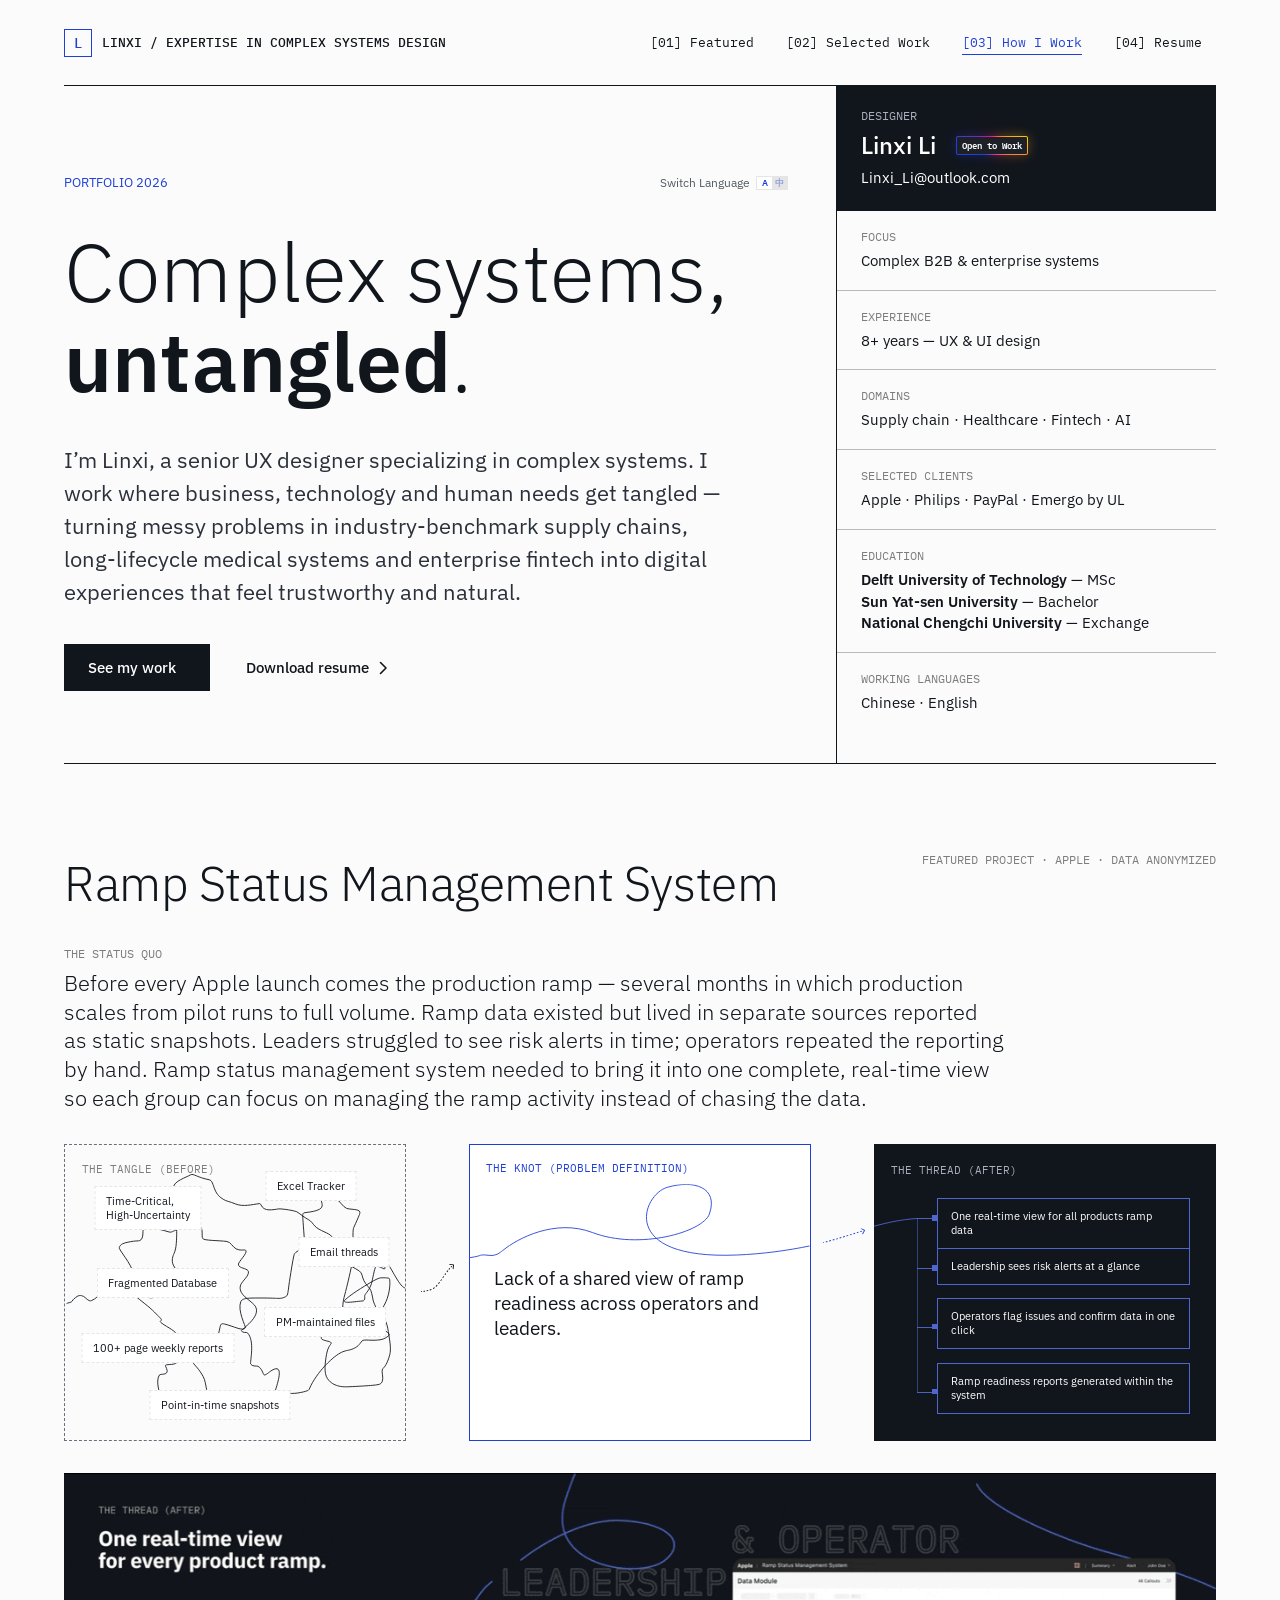
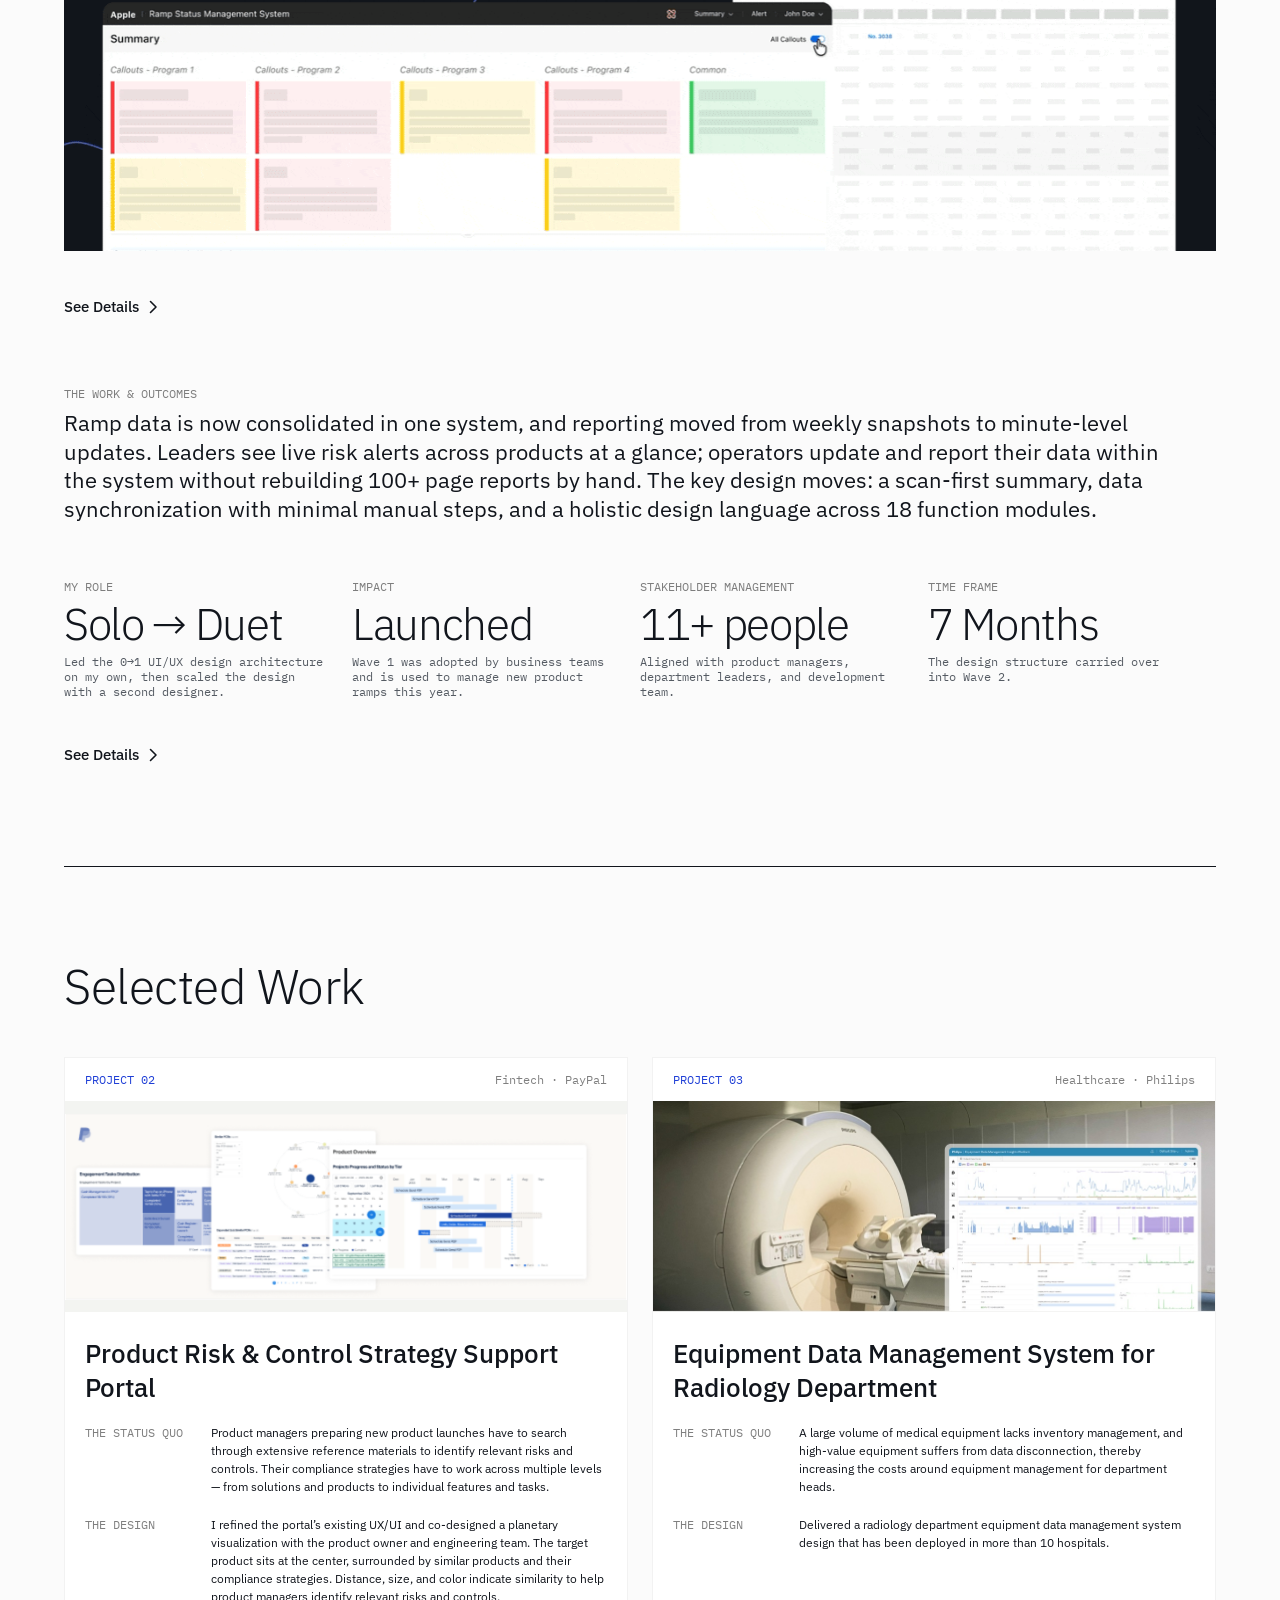
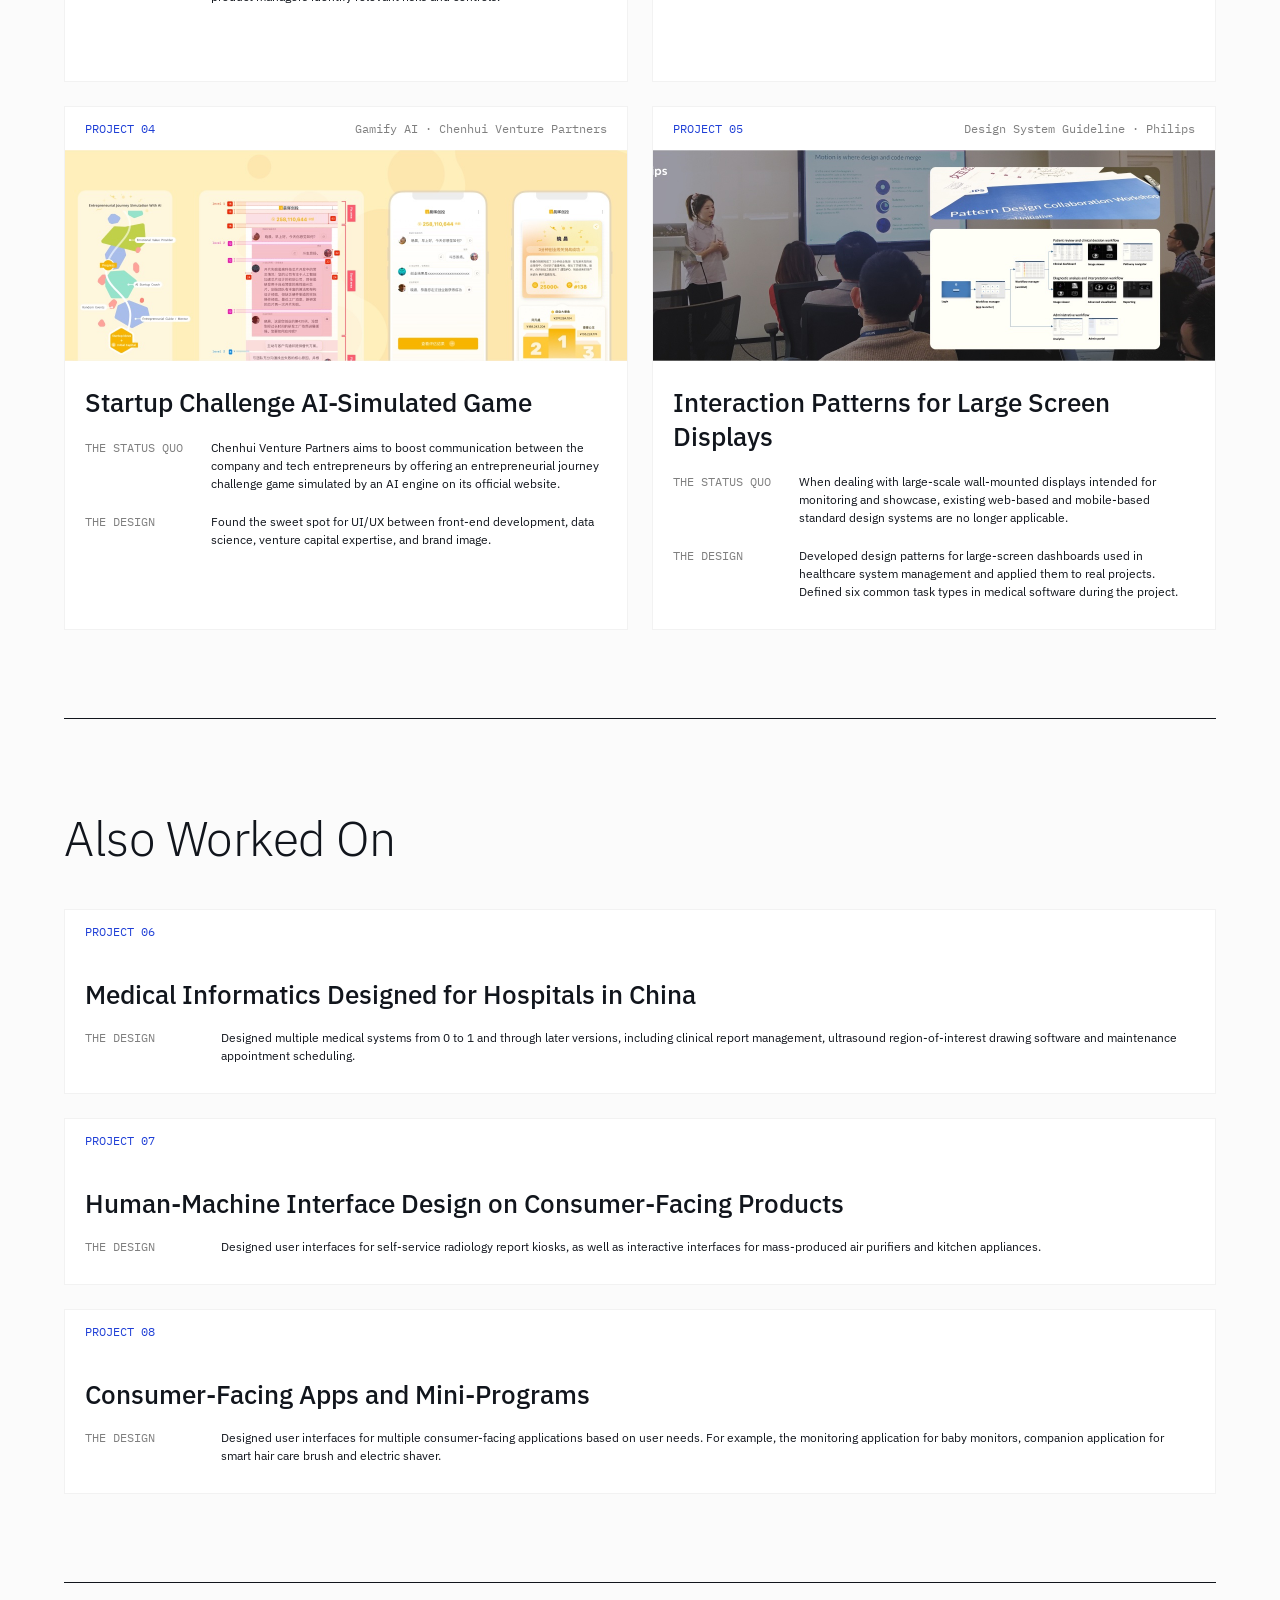
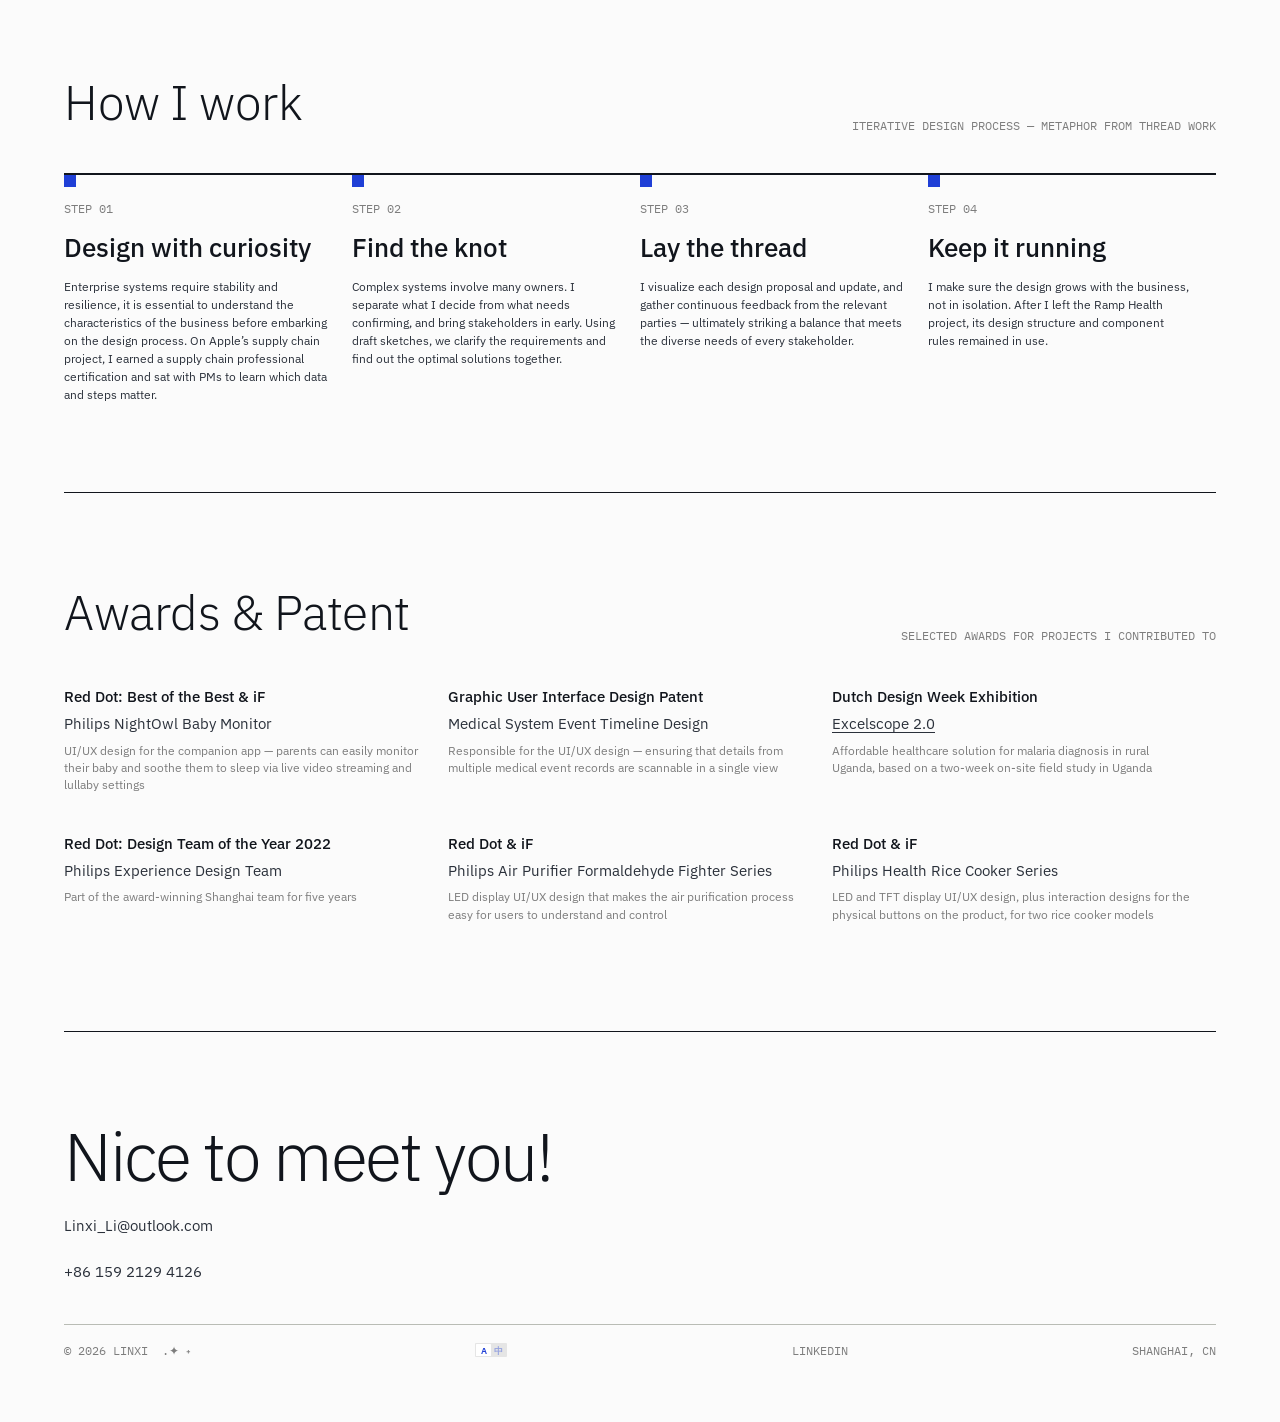
==== commit b72c6d23: "Remove outdated Philips case study status" ====
--- a/index.html
+++ b/index.html
@@ -289,10 +289,6 @@
                 <p class="label">The design</p>
                 <p>Delivered a radiology department equipment data management system design that has been deployed in more than 10 hospitals.</p>
               </div>
-              <div class="card__detail">
-                <p class="label">Case study</p>
-                <p>In progress</p>
-              </div>
             </div>
           </div>
         </a>
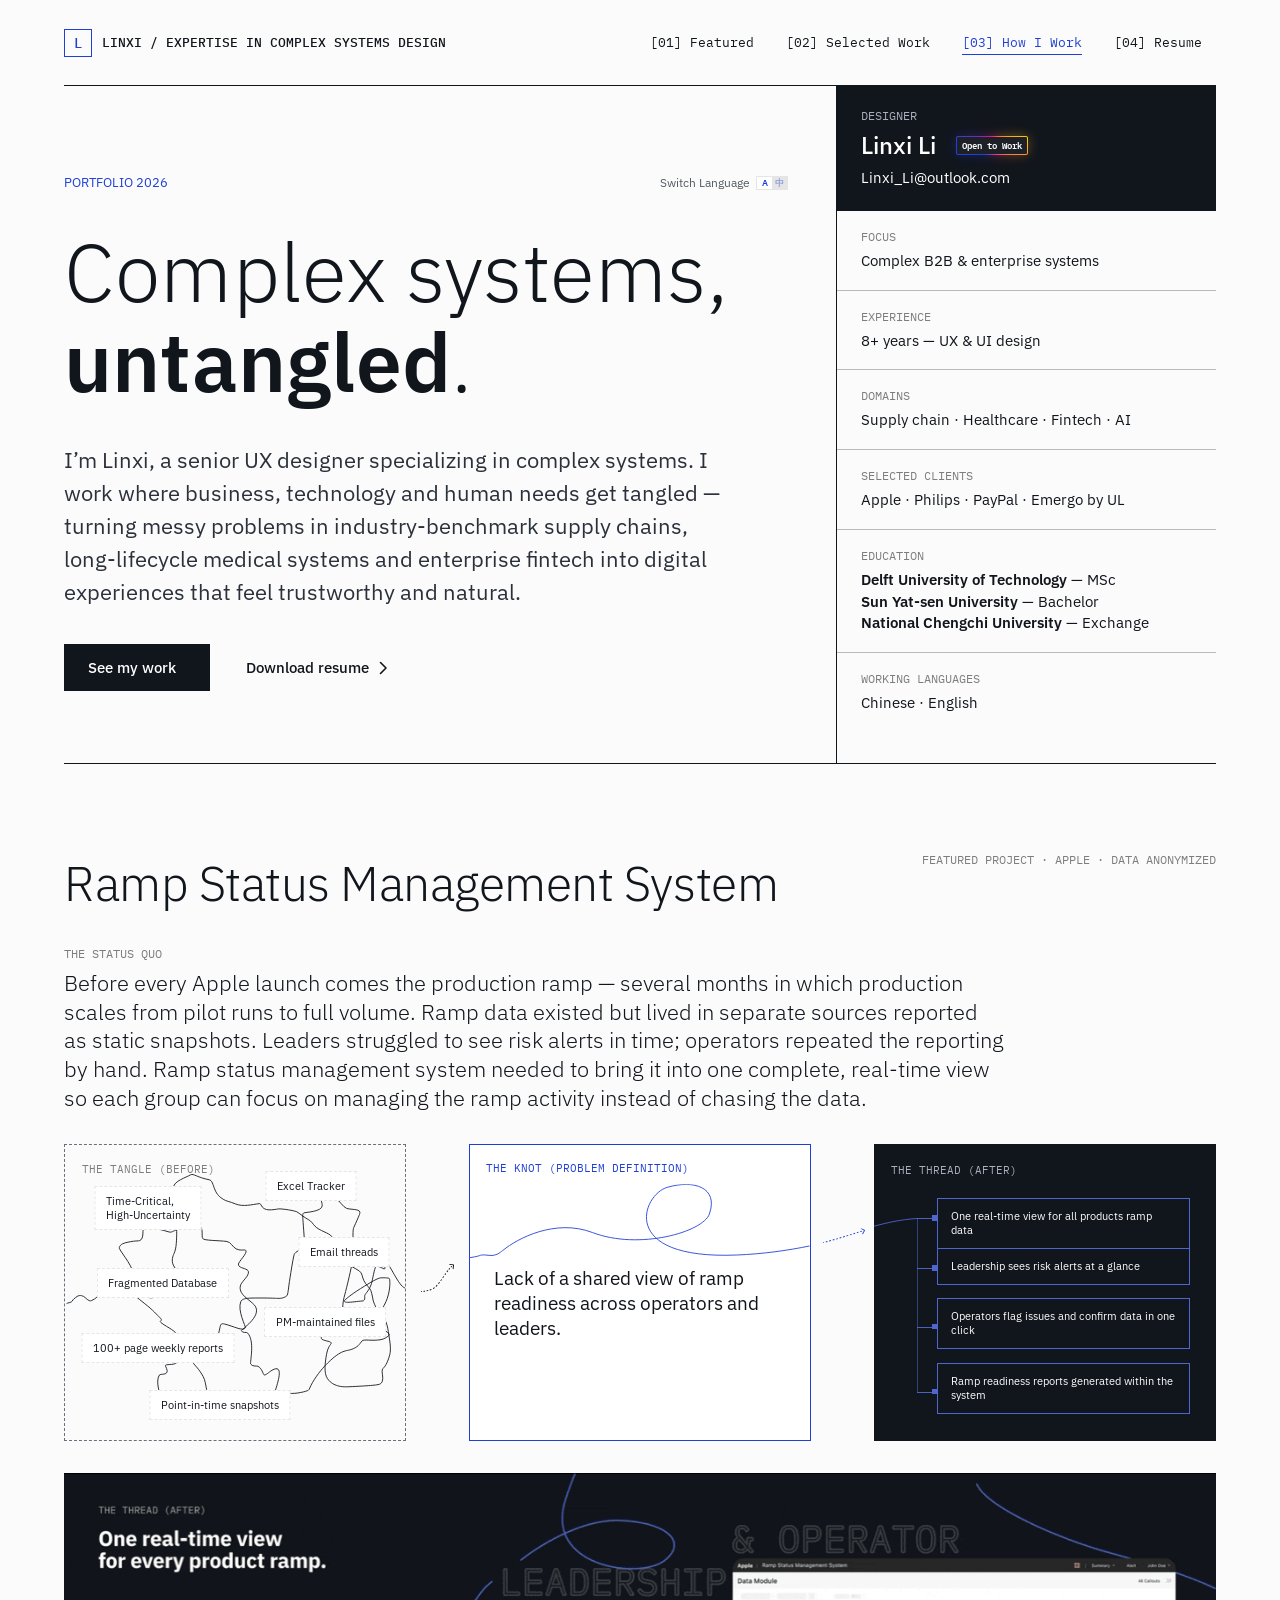
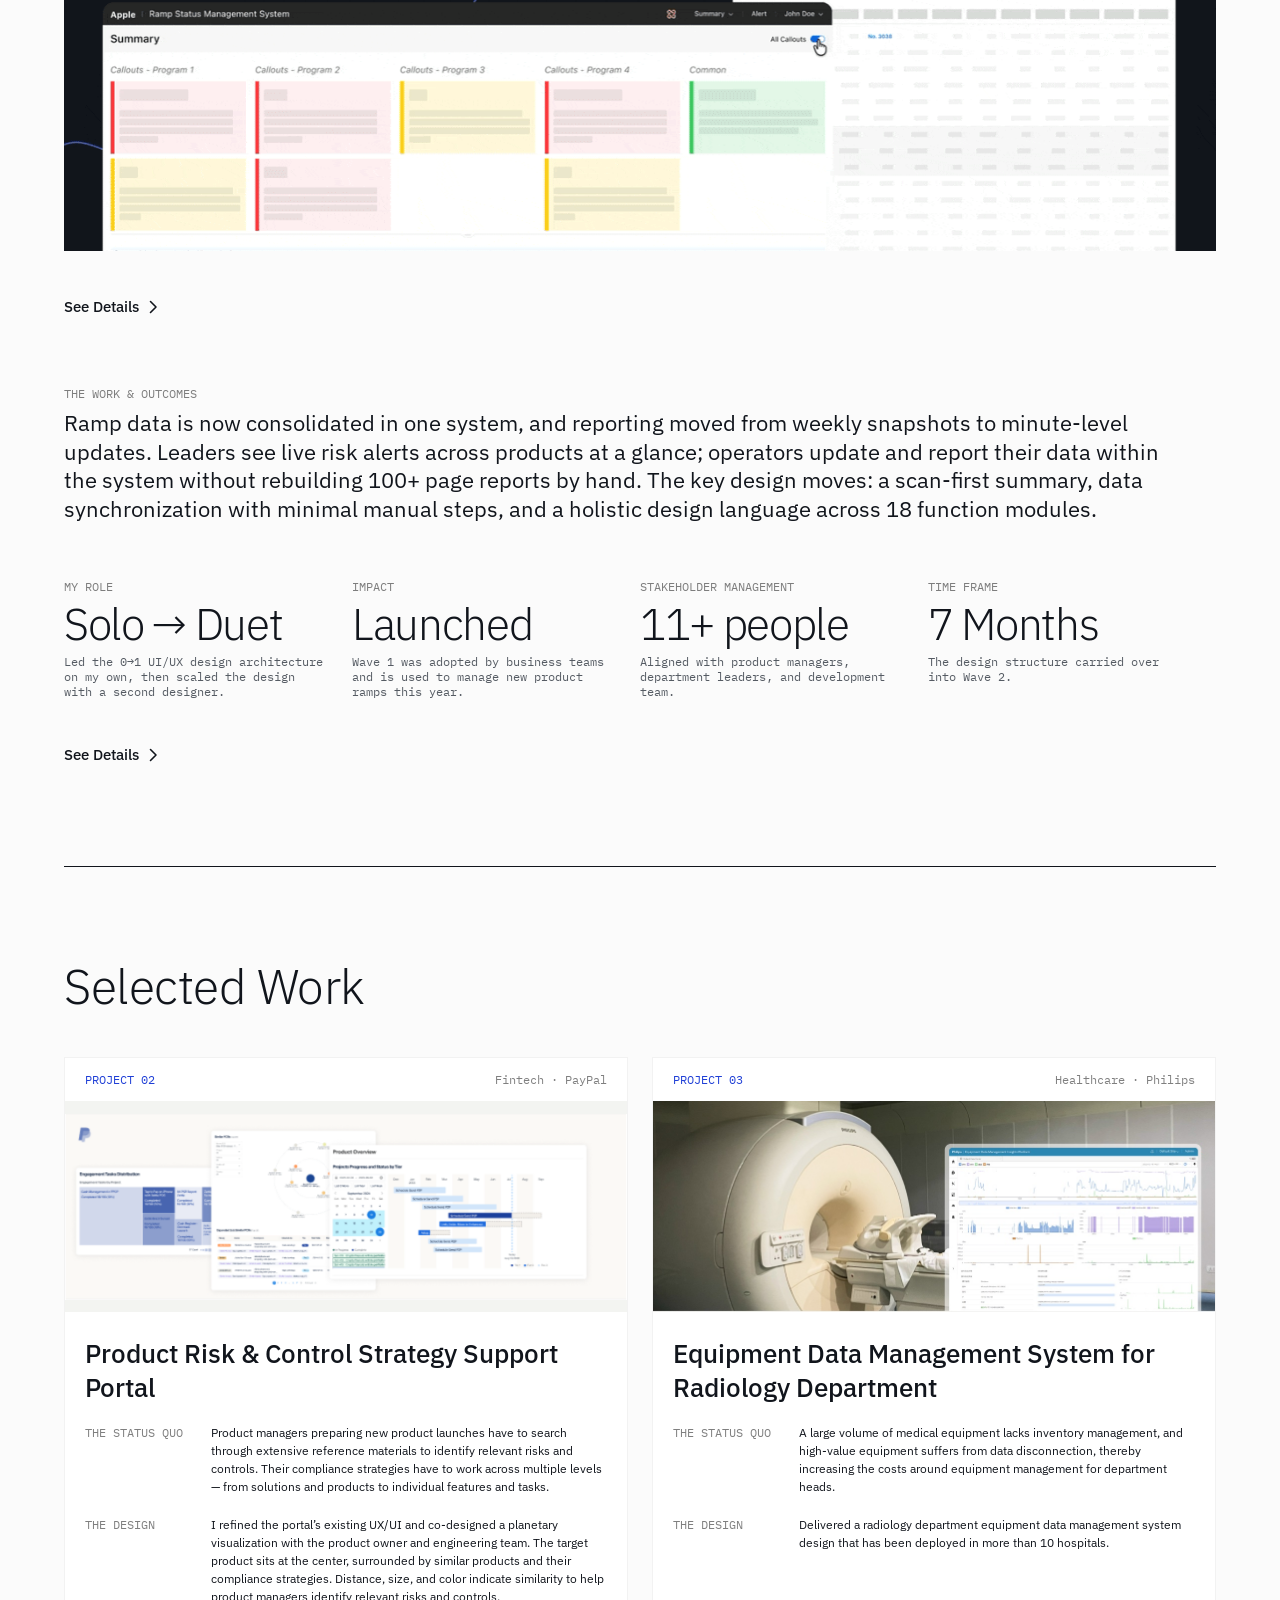
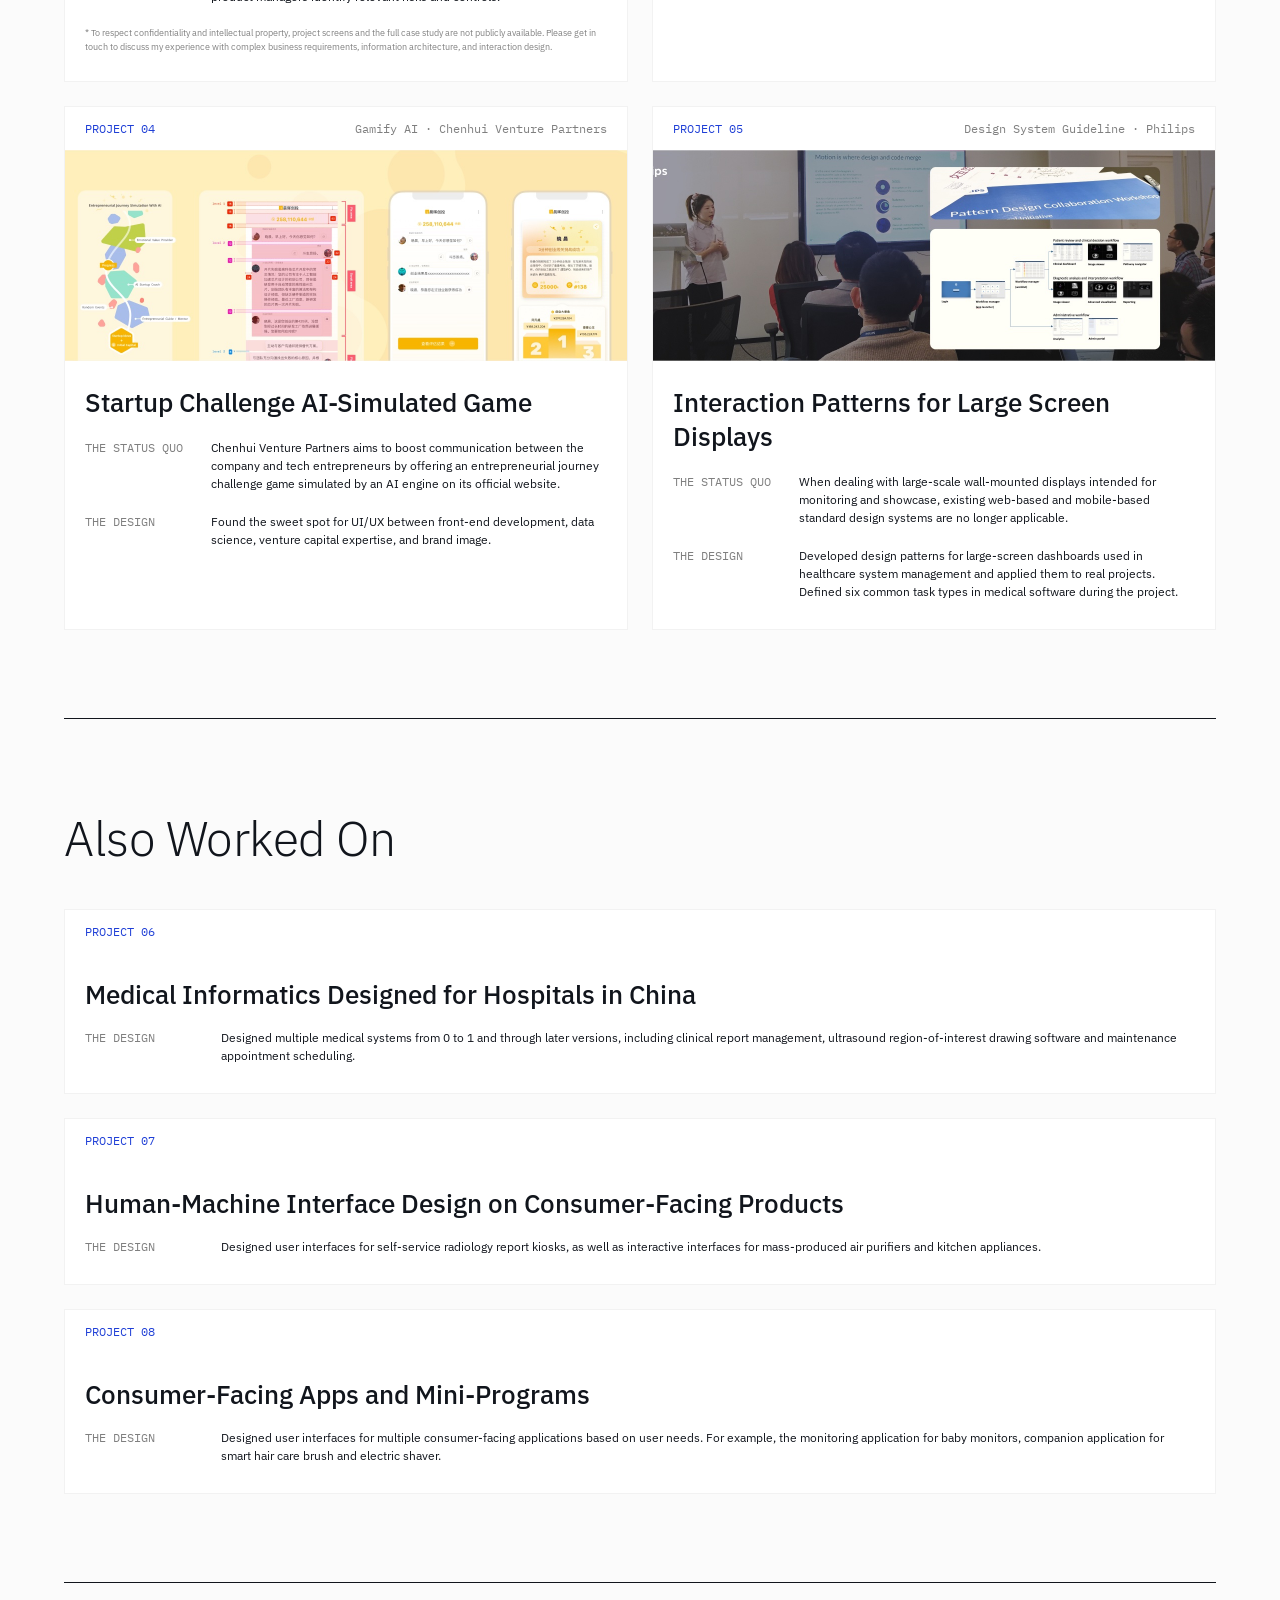
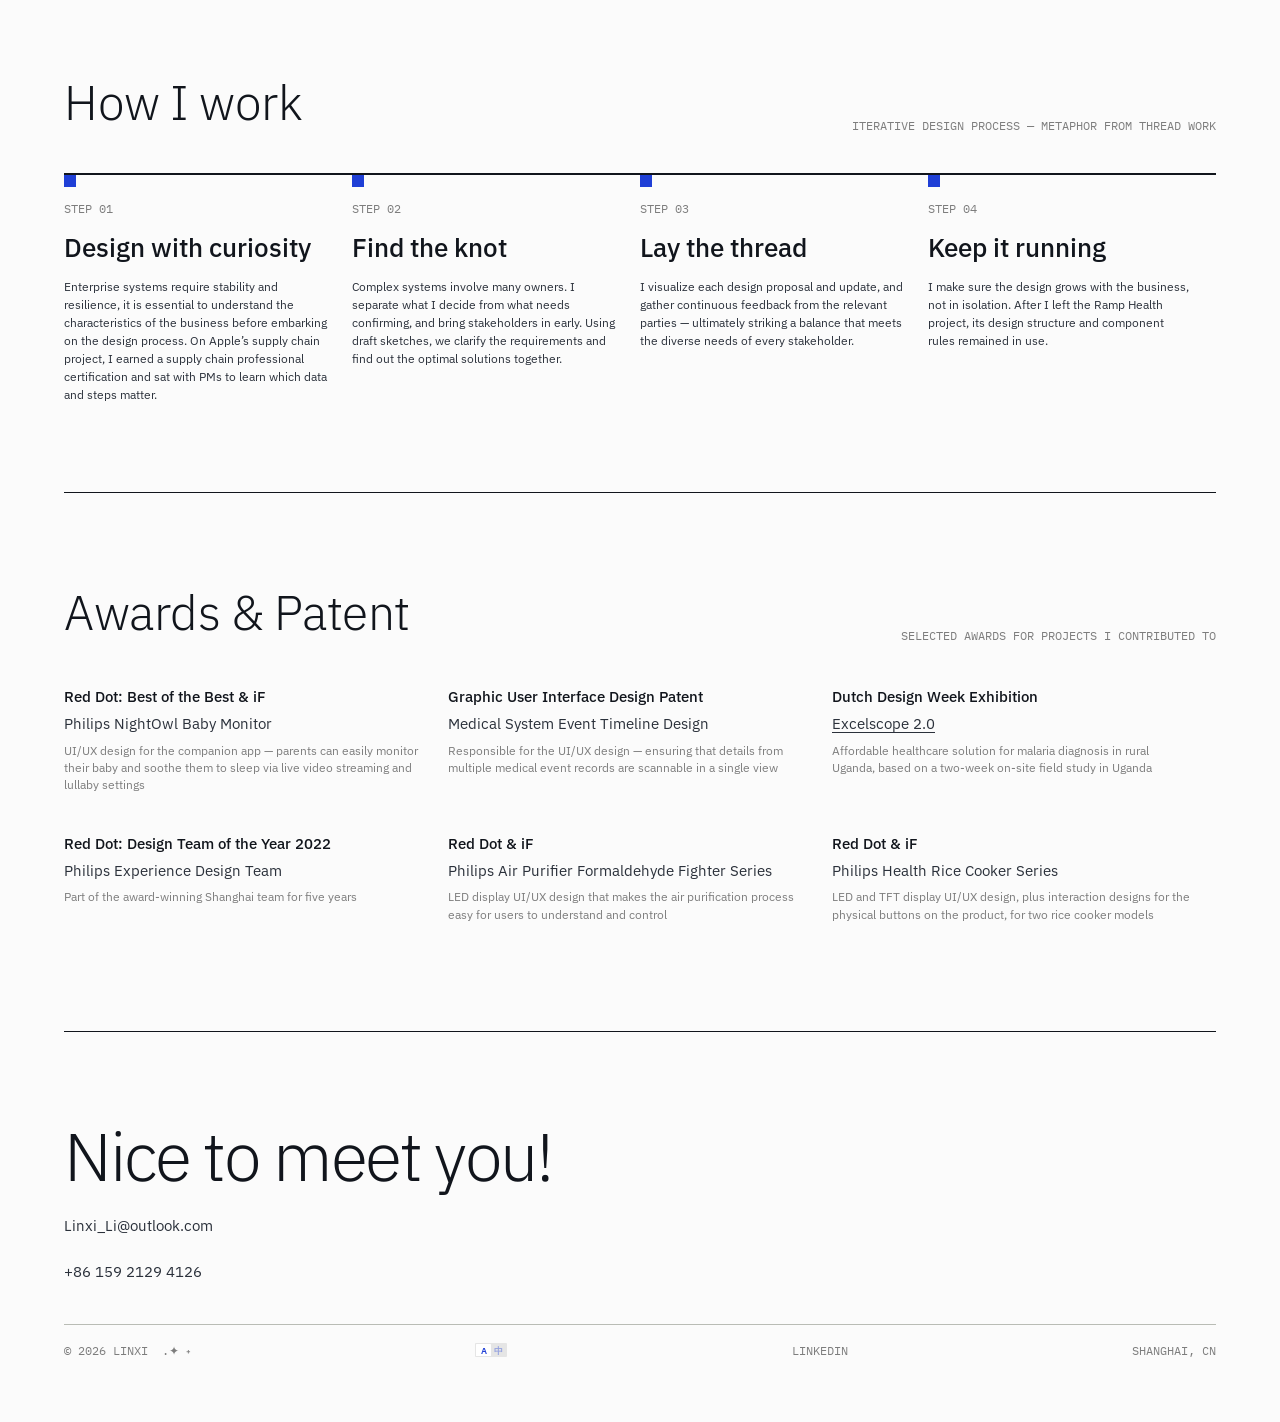
==== commit 25000797: "Remove hover effects from bilingual PayPal project cards" ====
--- a/index.html
+++ b/index.html
@@ -45,7 +45,7 @@
   <link rel="preconnect" href="https://fonts.googleapis.com">
   <link rel="preconnect" href="https://fonts.gstatic.com" crossorigin>
   <link href="https://fonts.googleapis.com/css2?family=IBM+Plex+Mono:wght@400;500;600&family=IBM+Plex+Sans:wght@300;400;500;600&display=swap" rel="stylesheet">
-  <link rel="stylesheet" href="assets/css/style.css?v=6f0ece6">
+  <link rel="stylesheet" href="assets/css/style.css?v=30eb5d8">
   <script>
     document.documentElement.classList.add('js');
     // First visit: open the language the browser asks for. A choice made with the A/中 toggle wins; crawlers stay put.
@@ -250,9 +250,9 @@
       </div>
 
       <div class="cards">
-        <article class="card card--private" id="risk-control" tabindex="0" aria-labelledby="risk-control-title" aria-describedby="risk-control-notice" data-reveal>
-          <div class="card__bar">
-            <span class="card__num">PROJECT 02 <svg viewBox="0 0 12 12" fill="none" aria-hidden="true"><path d="M2 10 10 2M4 2h6v6" stroke="currentColor" stroke-width="1.4"/></svg></span>
+        <article class="card card--private" id="risk-control" aria-labelledby="risk-control-title" data-reveal>
+          <div class="card__bar">
+            <span class="card__num">PROJECT 02</span>
             <span class="card__client">Fintech · PayPal</span>
           </div>
           <div class="card__media"><img src="assets/img/card-paypal-private.png" alt="" width="642" height="212" loading="lazy"></div>
@@ -268,7 +268,7 @@
                 <p>I refined the portal’s existing UX/UI and co-designed a planetary visualization with the product owner and engineering team. The target product sits at the center, surrounded by similar products and their compliance strategies. Distance, size, and color indicate similarity to help product managers identify relevant risks and controls.</p>
               </div>
             </div>
-            <p class="card__notice" id="risk-control-notice">* To respect confidentiality and intellectual property, project screens and the full case study are not publicly available. Please get in touch to discuss my experience with complex business requirements, information architecture, and interaction design.</p>
+            <p class="card__notice">* To respect confidentiality and intellectual property, project screens and the full case study are not publicly available. Please get in touch to discuss my experience with complex business requirements, information architecture, and interaction design.</p>
           </div>
         </article>
 
--- a/assets/css/style.css
+++ b/assets/css/style.css
@@ -810,8 +810,7 @@
 }
 
 /* Lift with `translate`, not `transform`: the scroll reveal owns `transform` */
-.card:hover,
-.card--private:focus-visible {
+a.card:hover {
   translate: 0 -4px;
   border-color: rgba(0, 0, 0, 0.12);
   box-shadow: 0 16px 40px rgba(17, 21, 28, 0.08);
@@ -843,8 +842,7 @@
   transition: opacity 0.3s ease, transform 0.45s var(--ease);
 }
 
-.card:hover .card__num svg,
-.card--private:focus-visible .card__num svg {
+a.card:hover .card__num svg {
   opacity: 1;
   transform: translate(0, 0);
 }
@@ -870,8 +868,7 @@
   transition: transform 1s var(--ease);
 }
 
-.card:hover .card__media img,
-.card--private:focus-visible .card__media img {
+a.card:hover .card__media img {
   transform: scale(1.04);
 }
 
@@ -889,8 +886,7 @@
   transition: color 0.3s ease;
 }
 
-.card:hover .card__title,
-.card--private:focus-visible .card__title {
+a.card:hover .card__title {
   color: var(--blue);
 }
 
@@ -926,31 +922,8 @@
   line-height: 1.5;
 }
 
-.card--private {
-  cursor: pointer;
-}
-
 .card--private .card__media img {
   object-fit: contain;
-}
-
-/* Reserve the notice's space so revealing it does not move neighboring cards. */
-.card--private .card__notice {
-  opacity: 0;
-  visibility: hidden;
-  transition: opacity 0.25s ease, visibility 0.25s ease;
-}
-
-.card--private:is(:hover, :focus-visible) .card__notice {
-  opacity: 1;
-  visibility: visible;
-}
-
-@media (hover: none) {
-  .card--private .card__notice {
-    opacity: 1;
-    visibility: visible;
-  }
 }
 
 /* --------------------------------------------------------------------------
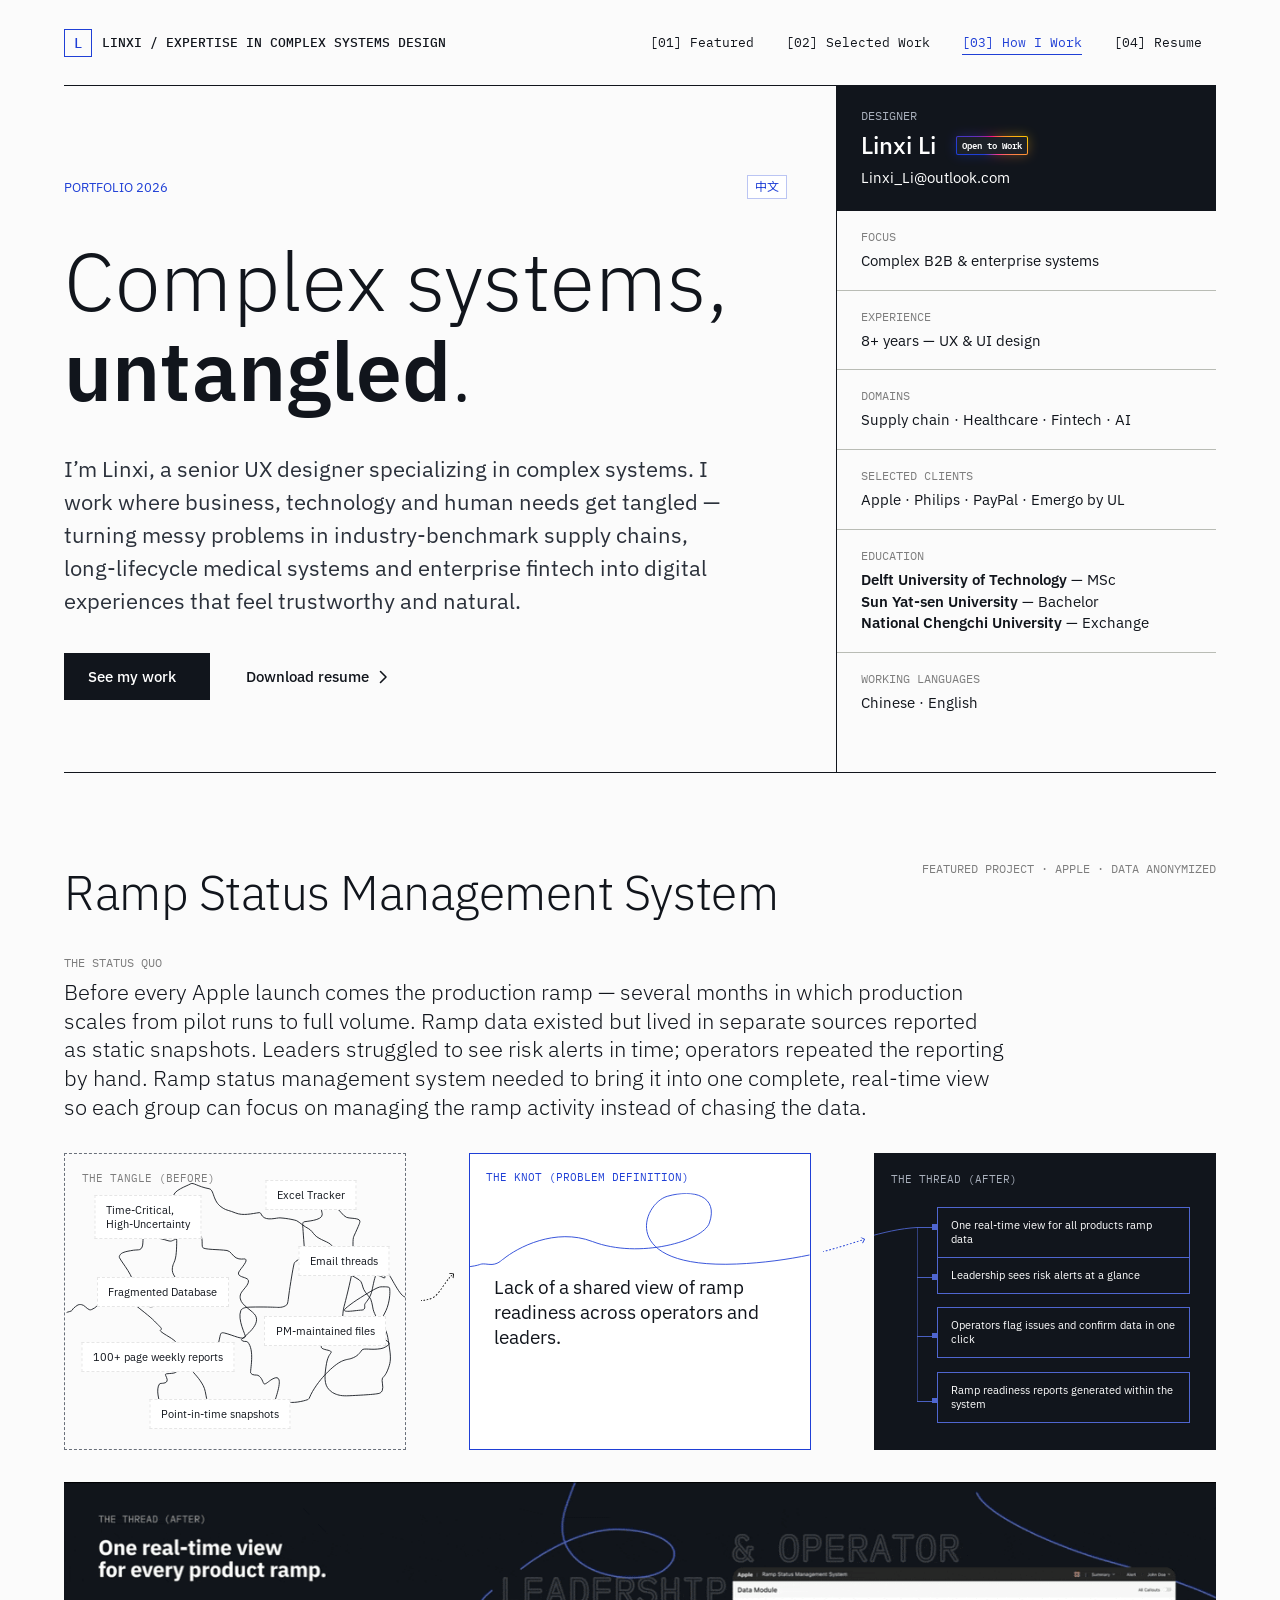
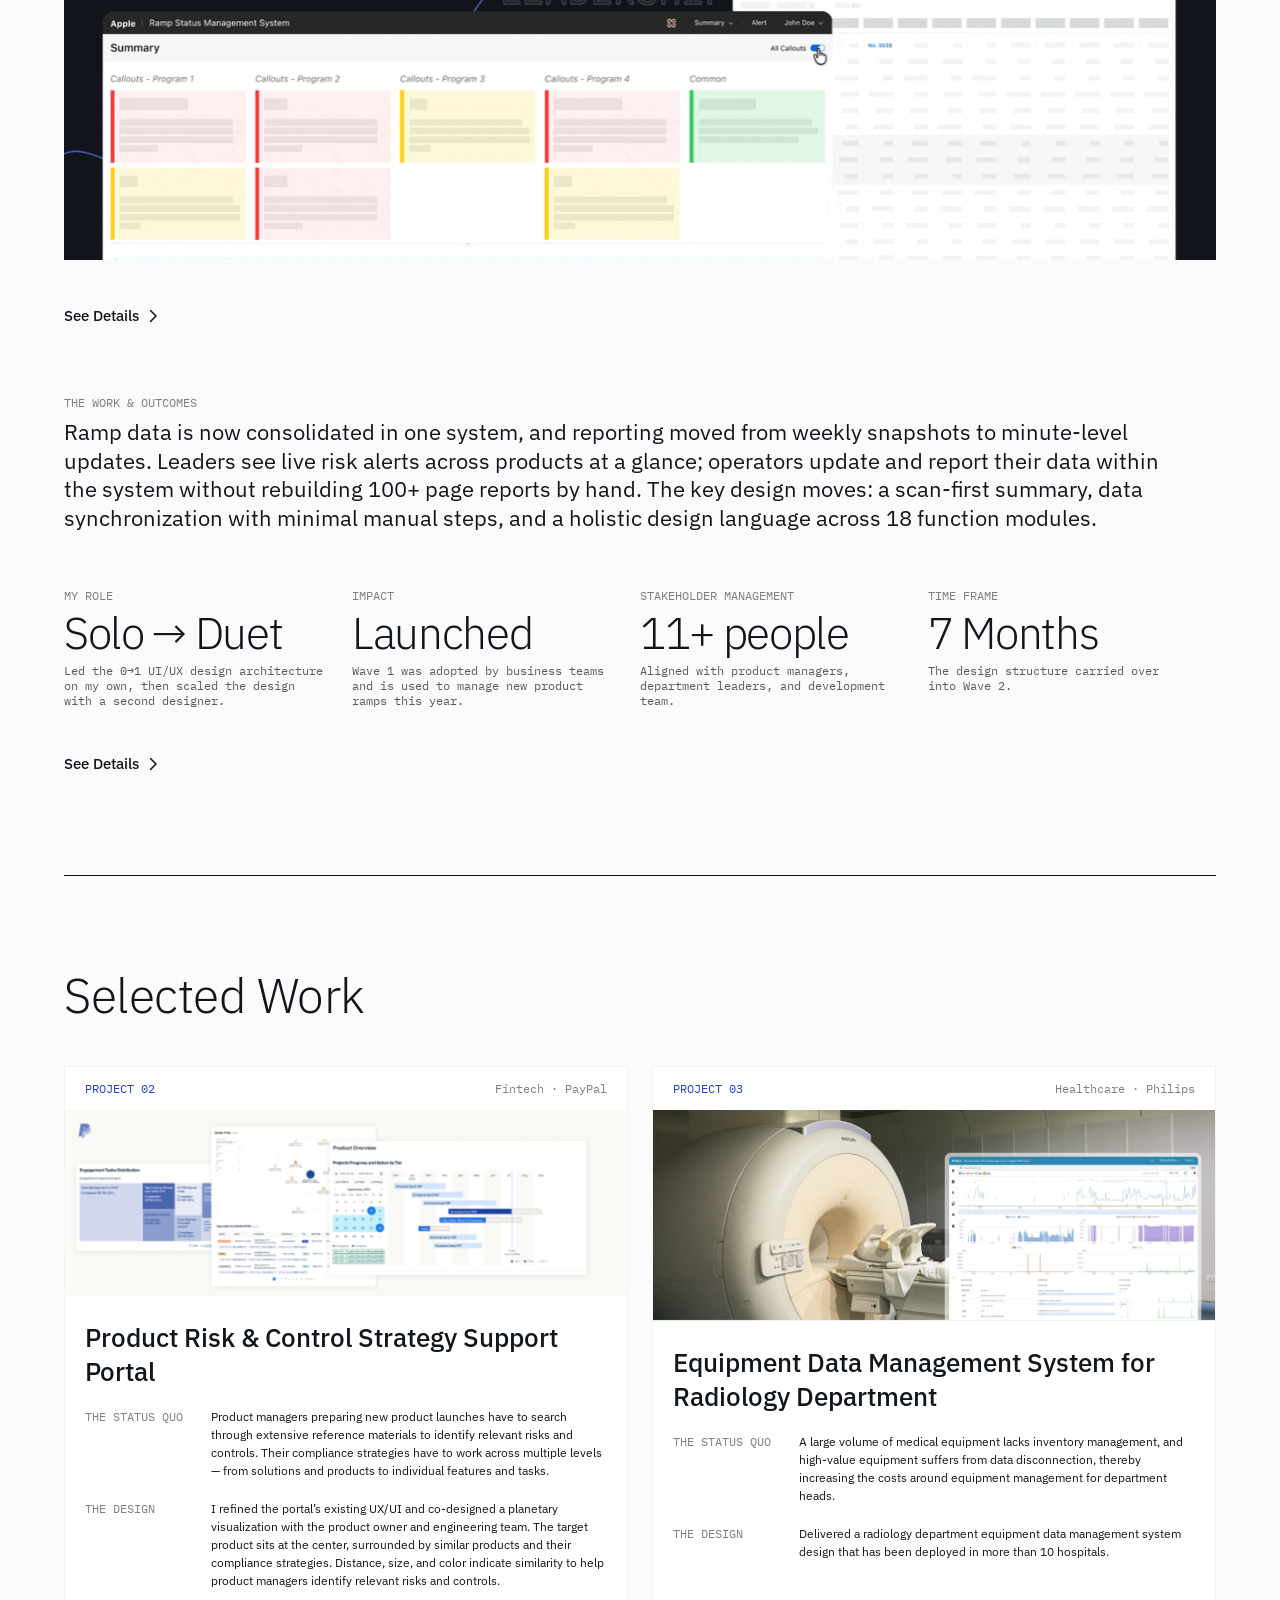
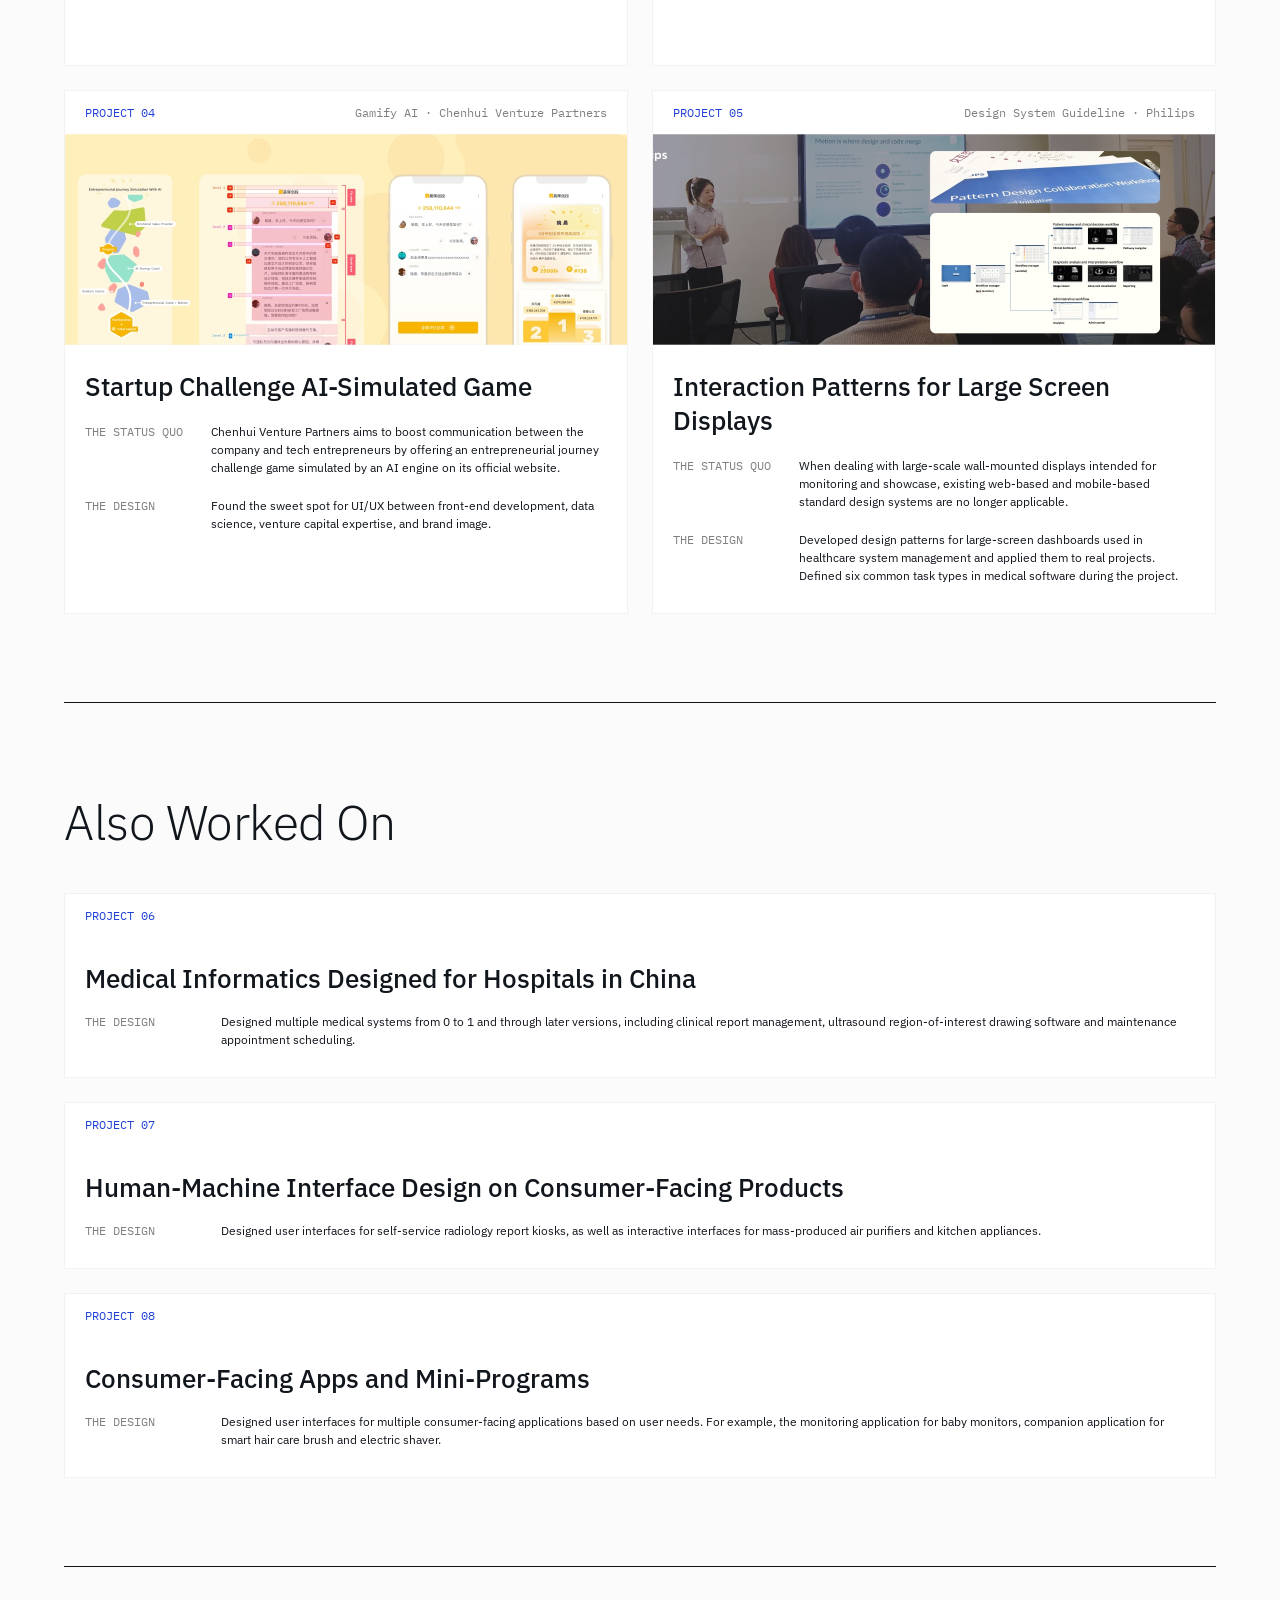
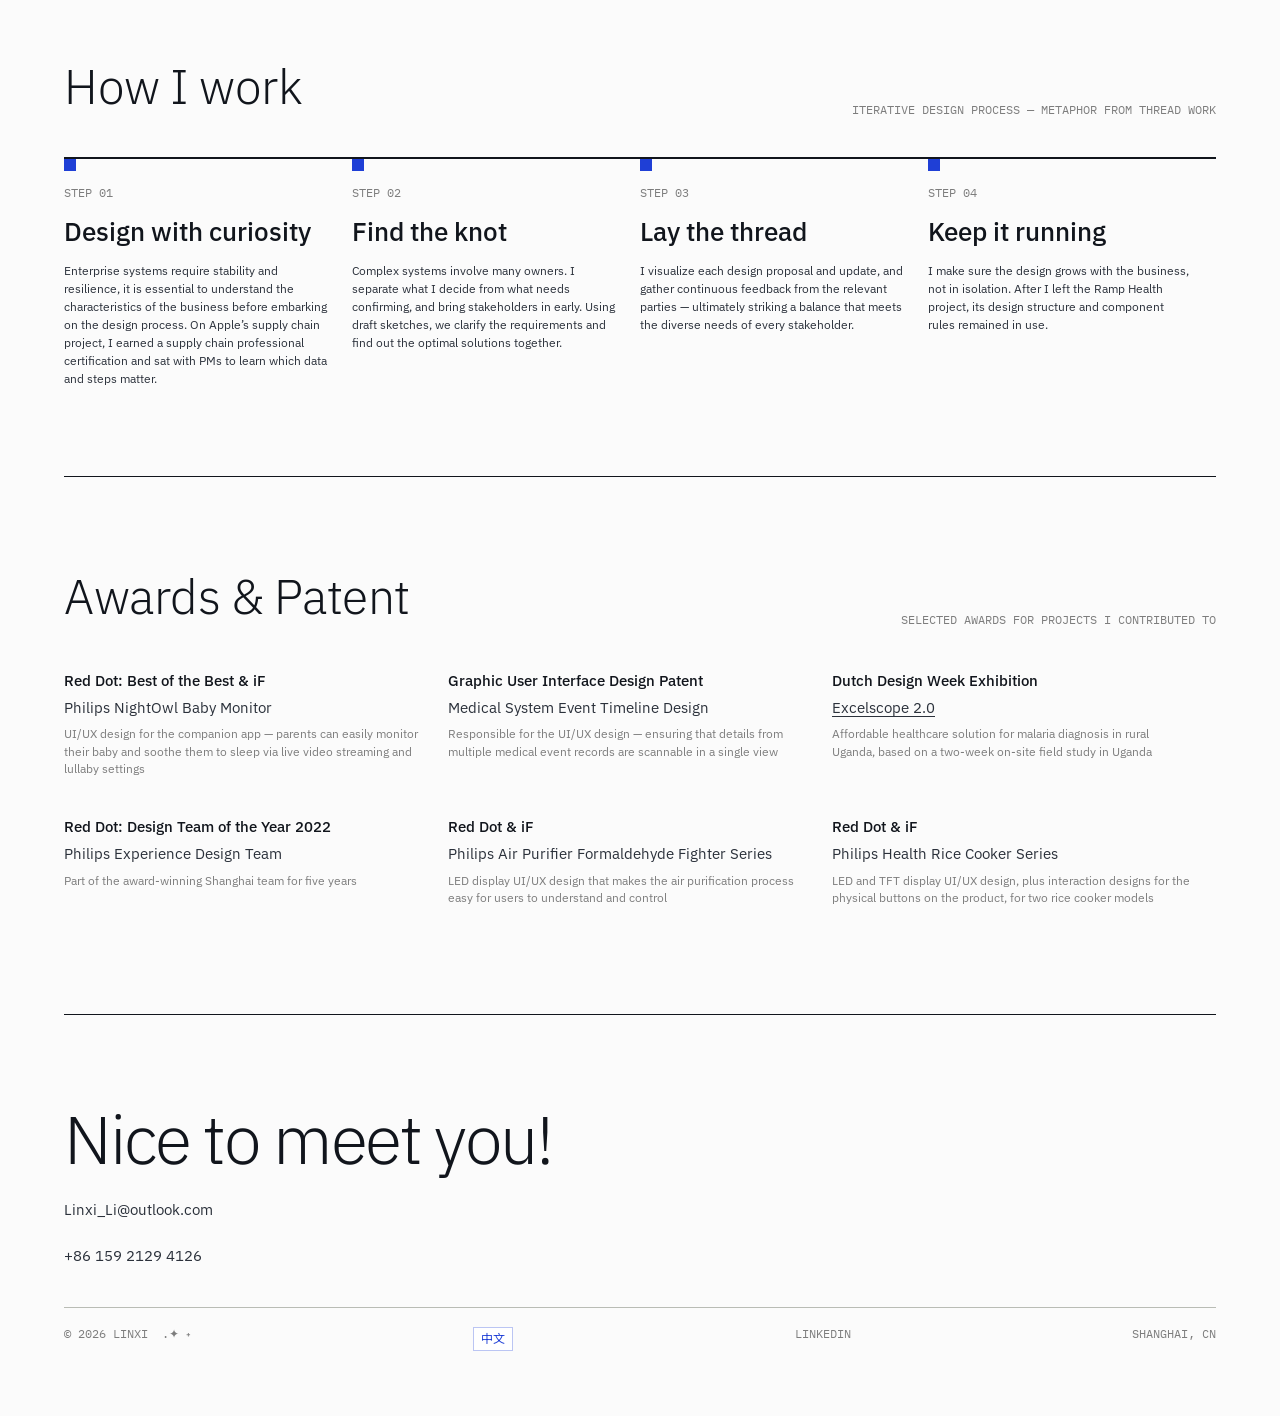
==== commit cdeebbb1: "Update bilingual portfolio language switchers and Project 02 hover" ====
--- a/index.html
+++ b/index.html
@@ -45,10 +45,10 @@
   <link rel="preconnect" href="https://fonts.googleapis.com">
   <link rel="preconnect" href="https://fonts.gstatic.com" crossorigin>
   <link href="https://fonts.googleapis.com/css2?family=IBM+Plex+Mono:wght@400;500;600&family=IBM+Plex+Sans:wght@300;400;500;600&display=swap" rel="stylesheet">
-  <link rel="stylesheet" href="assets/css/style.css?v=30eb5d8">
+  <link rel="stylesheet" href="assets/css/style.css?v=8e1fb5c">
   <script>
     document.documentElement.classList.add('js');
-    // First visit: open the language the browser asks for. A choice made with the A/中 toggle wins; crawlers stay put.
+    // First visit: use the browser language unless the visitor has already chosen one. Crawlers stay put.
     (function () {
       try {
         if (localStorage.getItem('lang') || /bot|crawl|spider|slurp|lighthouse/i.test(navigator.userAgent)) return;
@@ -84,11 +84,7 @@
       <div class="hero__intro">
         <div class="hero__top" data-reveal>
           <p class="hero__eyebrow">PORTFOLIO 2026</p>
-          <a class="lang-switch" href="zh/" hreflang="zh-CN" data-lang-switch>
-            <span class="lang-switch__label">Switch Language</span>
-            <span class="lang-toggle" aria-hidden="true"><span class="is-on">A</span><span lang="zh-CN">中</span></span>
-            <span class="visually-hidden" lang="zh-CN">（切换到中文）</span>
-          </a>
+          <a class="lang-switch" data-lang-switch href="zh/" hreflang="zh-CN" lang="zh-CN" aria-label="中文 — 切换到简体中文">中文</a>
         </div>
         <h1 class="hero__title" data-reveal style="--delay:.08s">Complex systems, <strong>untangled</strong>.</h1>
         <p class="hero__lede" data-reveal style="--delay:.16s">I’m Linxi, a senior UX designer specializing in complex systems. I work where business, technology and human needs get tangled — turning messy problems in industry-benchmark supply chains, long-lifecycle medical systems and enterprise fintech into digital experiences that feel trustworthy and natural.</p>
@@ -250,7 +246,7 @@
       </div>
 
       <div class="cards">
-        <article class="card card--private" id="risk-control" aria-labelledby="risk-control-title" data-reveal>
+        <article class="card card--private" id="risk-control" tabindex="0" aria-labelledby="risk-control-title" aria-describedby="risk-control-notice" data-reveal>
           <div class="card__bar">
             <span class="card__num">PROJECT 02</span>
             <span class="card__client">Fintech · PayPal</span>
@@ -268,7 +264,7 @@
                 <p>I refined the portal’s existing UX/UI and co-designed a planetary visualization with the product owner and engineering team. The target product sits at the center, surrounded by similar products and their compliance strategies. Distance, size, and color indicate similarity to help product managers identify relevant risks and controls.</p>
               </div>
             </div>
-            <p class="card__notice">* To respect confidentiality and intellectual property, project screens and the full case study are not publicly available. Please get in touch to discuss my experience with complex business requirements, information architecture, and interaction design.</p>
+            <p class="card__notice" id="risk-control-notice">* To respect confidentiality and intellectual property, project screens and the full case study are not publicly available. Please get in touch to discuss my experience with complex business requirements, information architecture, and interaction design.</p>
           </div>
         </article>
 
@@ -476,7 +472,7 @@
       </div>
       <div class="legal">
         <p>© 2026 LINXI&nbsp;&nbsp;.✦ ˖</p>
-        <a class="lang-toggle" href="zh/" hreflang="zh-CN" data-lang-switch aria-label="切换到中文 (Switch to Chinese)" lang="zh-CN"><span class="is-on" lang="en">A</span><span>中</span></a>
+        <a class="lang-switch" data-lang-switch href="zh/" hreflang="zh-CN" lang="zh-CN" aria-label="中文 — 切换到简体中文">中文</a>
         <a href="https://www.linkedin.com/in/lilinxi/" target="_blank" rel="noopener">LINKEDIN</a>
         <p>SHANGHAI, CN</p>
       </div>
@@ -492,6 +488,6 @@
     </div>
   </div>
 
-  <script src="assets/js/main.js"></script>
+  <script src="assets/js/main.js?v=241c183"></script>
 </body>
 </html>
--- a/assets/css/style.css
+++ b/assets/css/style.css
@@ -810,7 +810,8 @@
 }
 
 /* Lift with `translate`, not `transform`: the scroll reveal owns `transform` */
-a.card:hover {
+a.card:hover,
+.card--private:is(:hover, :focus-visible) {
   translate: 0 -4px;
   border-color: rgba(0, 0, 0, 0.12);
   box-shadow: 0 16px 40px rgba(17, 21, 28, 0.08);
@@ -886,7 +887,8 @@
   transition: color 0.3s ease;
 }
 
-a.card:hover .card__title {
+a.card:hover .card__title,
+.card--private:is(:hover, :focus-visible) .card__title {
   color: var(--blue);
 }
 
@@ -917,13 +919,32 @@
 }
 
 .card__notice {
-  color: var(--label);
+  color: var(--muted);
   font-size: 9px;
   line-height: 1.5;
 }
 
+.card--private {
+  cursor: default;
+}
+
+.card--private .card__media,
 .card--private .card__media img {
-  object-fit: contain;
+  height: auto;
+}
+
+@media (hover: hover) {
+  /* Keep the notice in the layout so showing it doesn't shift the cards. */
+  .card--private .card__notice {
+    opacity: 0;
+    visibility: hidden;
+    transition: opacity 0.25s ease, visibility 0.25s ease;
+  }
+
+  .card--private:is(:hover, :focus-visible) .card__notice {
+    opacity: 1;
+    visibility: visible;
+  }
 }
 
 /* --------------------------------------------------------------------------
@@ -1087,94 +1108,45 @@
   color: var(--label);
 }
 
-.legal a:hover {
+.legal a:not(.lang-switch):hover {
   color: var(--blue);
 }
 
-/* --------------------------------------------------------------------------
-   Language switch — A / 中 toggle (Figma "LanguageSwitch")
-   -------------------------------------------------------------------------- */
+/* The 1px margin preserves the Figma component's 42 × 26 frame. */
+@font-face {
+  font-family: "Language Switch Noto";
+  src: url("../radiology-case-study/fonts/noto-sans-sc-switch.ttf") format("truetype");
+  font-weight: 400;
+  font-display: swap;
+  unicode-range: U+4E2D, U+6587;
+}
 
 .lang-switch {
   display: inline-flex;
-  align-items: center;
-  gap: 6px;
-  font-size: 12px;
-  color: var(--muted);
-  transition: color 0.3s ease;
-}
-
-.lang-switch:hover {
-  color: var(--blue);
-}
-
-.lang-toggle {
-  position: relative;
-  display: inline-flex;
-  flex-shrink: 0;
-  width: 32px;
-  height: 14px;
-  padding: 1px;
-  background: #e5e5e5;
-  border-radius: 1px;
-}
-
-/* the white pill marks the current language and slides over on switch */
-.lang-toggle::before {
-  content: "";
-  position: absolute;
-  top: 1px;
-  left: 1px;
-  width: 15px;
-  height: 12px;
-  background: var(--white);
-  border-radius: 0.6px;
-  transition: transform 0.3s var(--ease);
-}
-
-.lang-toggle > span {
-  position: relative;
-  display: flex;
-  flex: 1;
+  flex: none;
+  align-self: center;
   align-items: center;
   justify-content: center;
-  font-family: var(--sans);
-  font-weight: 600;
-  font-size: 9px;
-  line-height: 1;
+  width: 40px;
+  height: 24px;
+  margin: 1px;
+  border: 0.5px solid rgba(31, 63, 214, 0.3);
+  background: var(--white);
   color: var(--blue);
-  opacity: 0.4;
-  transition: opacity 0.3s ease;
-}
-
-.lang-toggle > span.is-on {
-  opacity: 1;
-}
-
-:root:lang(zh) .lang-toggle::before {
-  transform: translateX(15px);
-}
-
-.lang-toggle.is-switching::before {
-  transform: translateX(15px);
-}
-
-:root:lang(zh) .lang-toggle.is-switching::before {
-  transform: none;
-}
-
-.lang-switch:hover .lang-toggle > span:not(.is-on),
-a.lang-toggle:hover > span:not(.is-on),
-.lang-toggle.is-switching > span {
-  opacity: 1;
-}
-
-.lang-toggle.is-switching > span.is-on {
-  opacity: 0.4;
-}
-
-.legal .lang-toggle {
-  align-self: center;
+  font: 400 12px/1 var(--sans);
+  white-space: nowrap;
+  transition: background-color 160ms ease, color 160ms ease, border-color 160ms ease;
+}
+
+.lang-switch:lang(zh) {
+  font-family: "Language Switch Noto", var(--sans);
+}
+
+.lang-switch:hover,
+.lang-switch:focus-visible {
+  border-color: var(--blue);
+  background: var(--blue);
+  color: var(--white);
 }
 
 /* --------------------------------------------------------------------------
